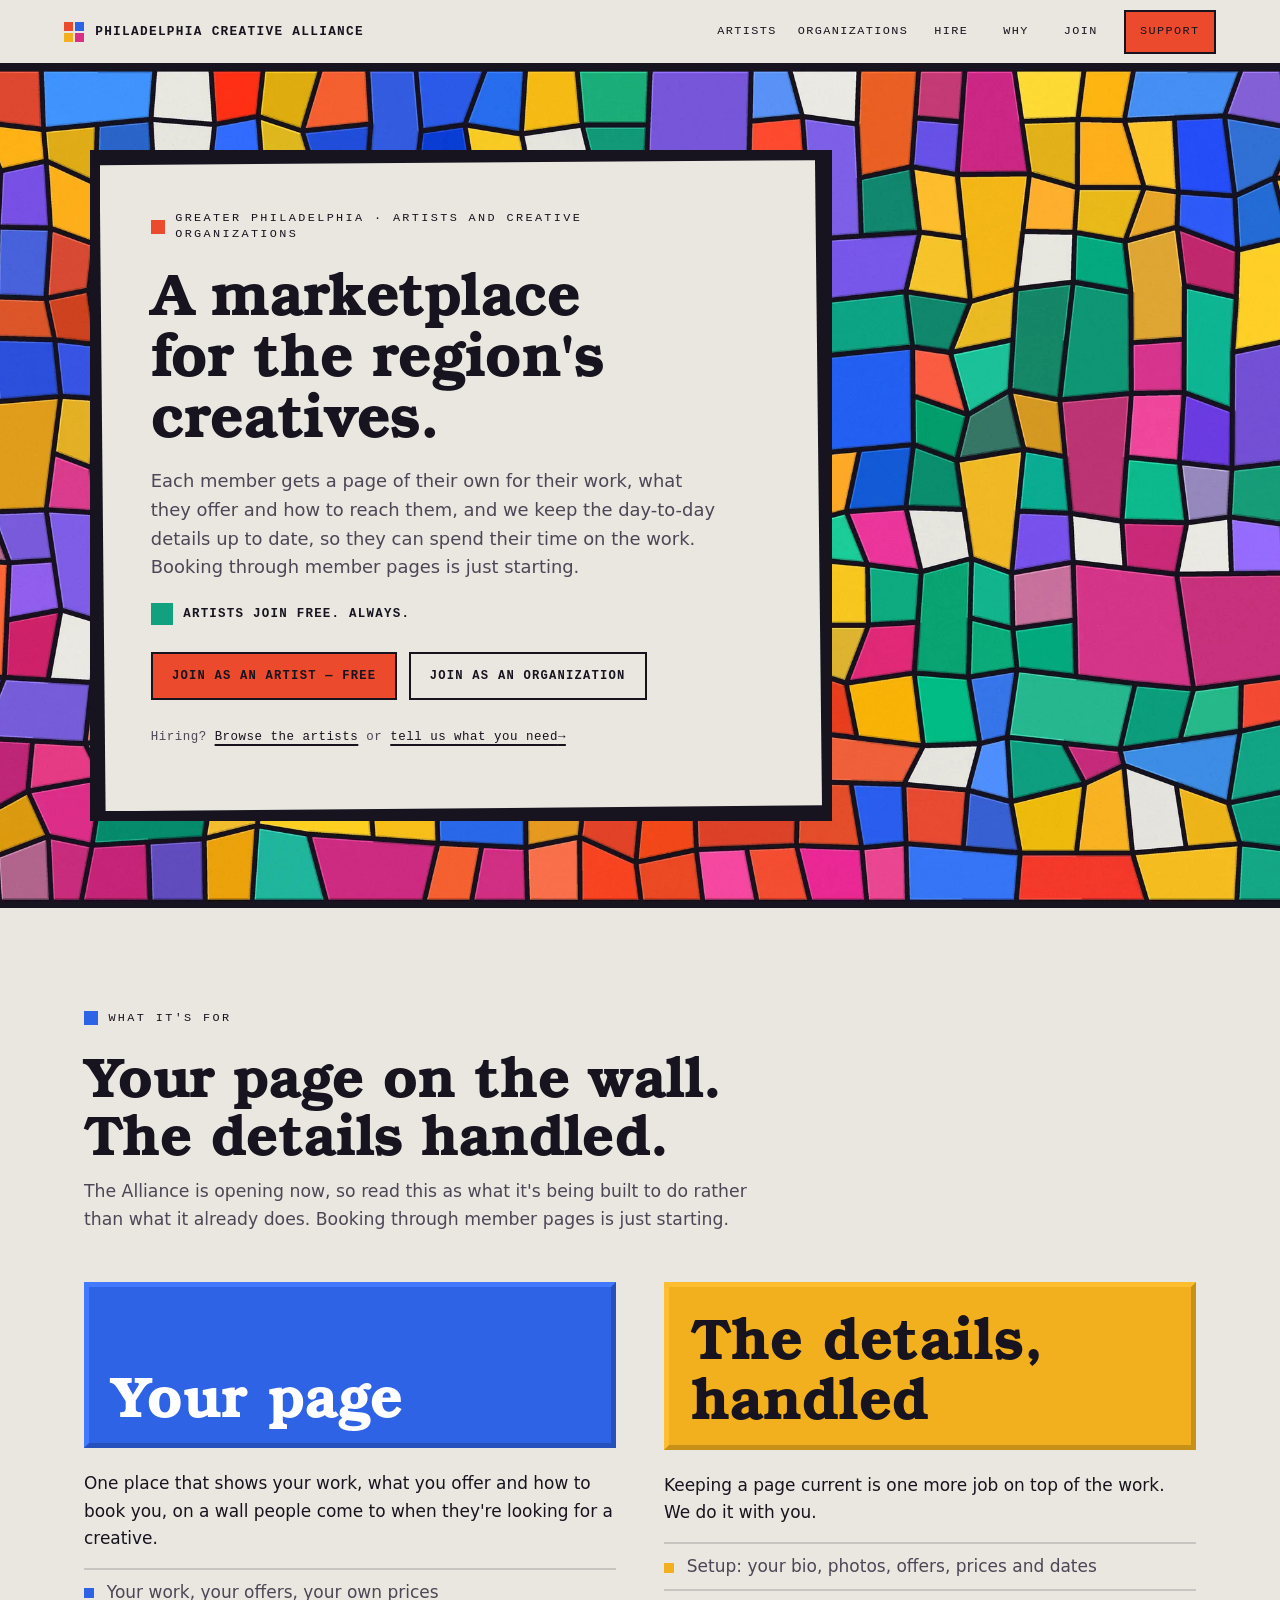
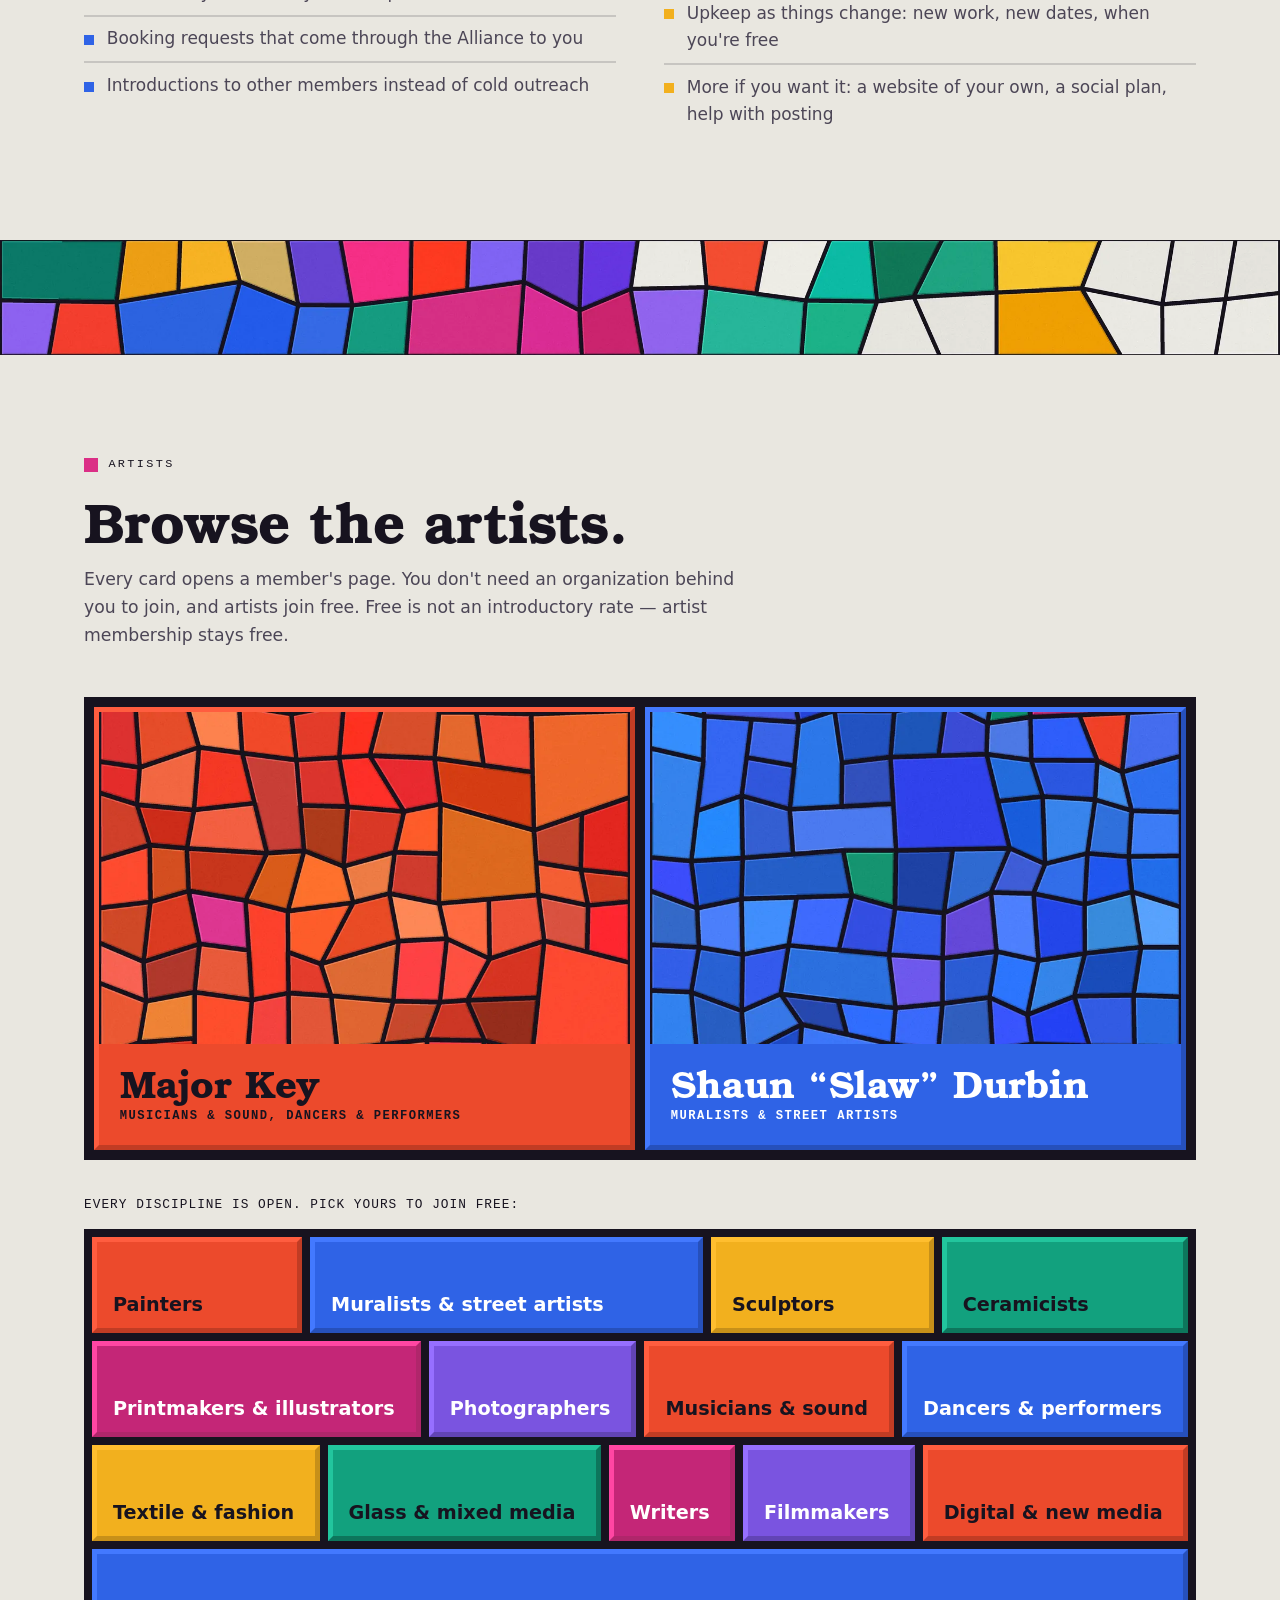
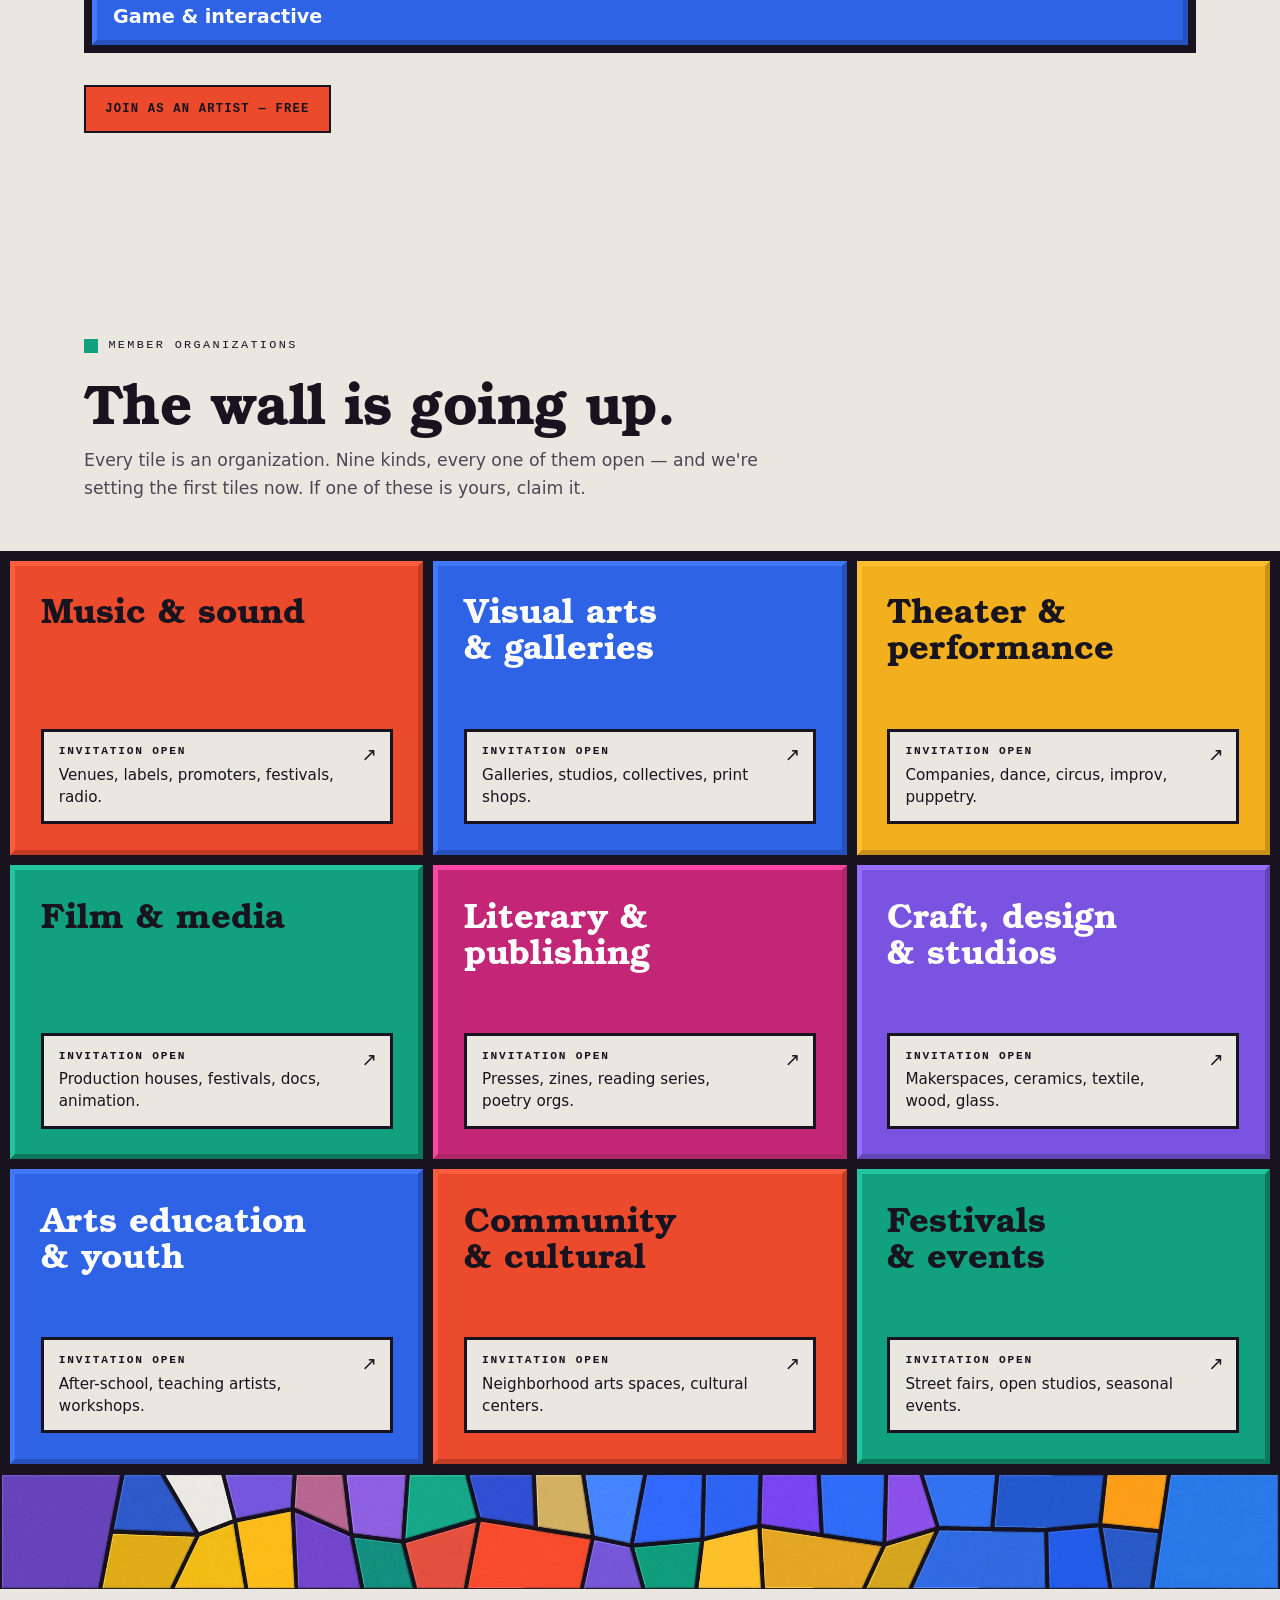
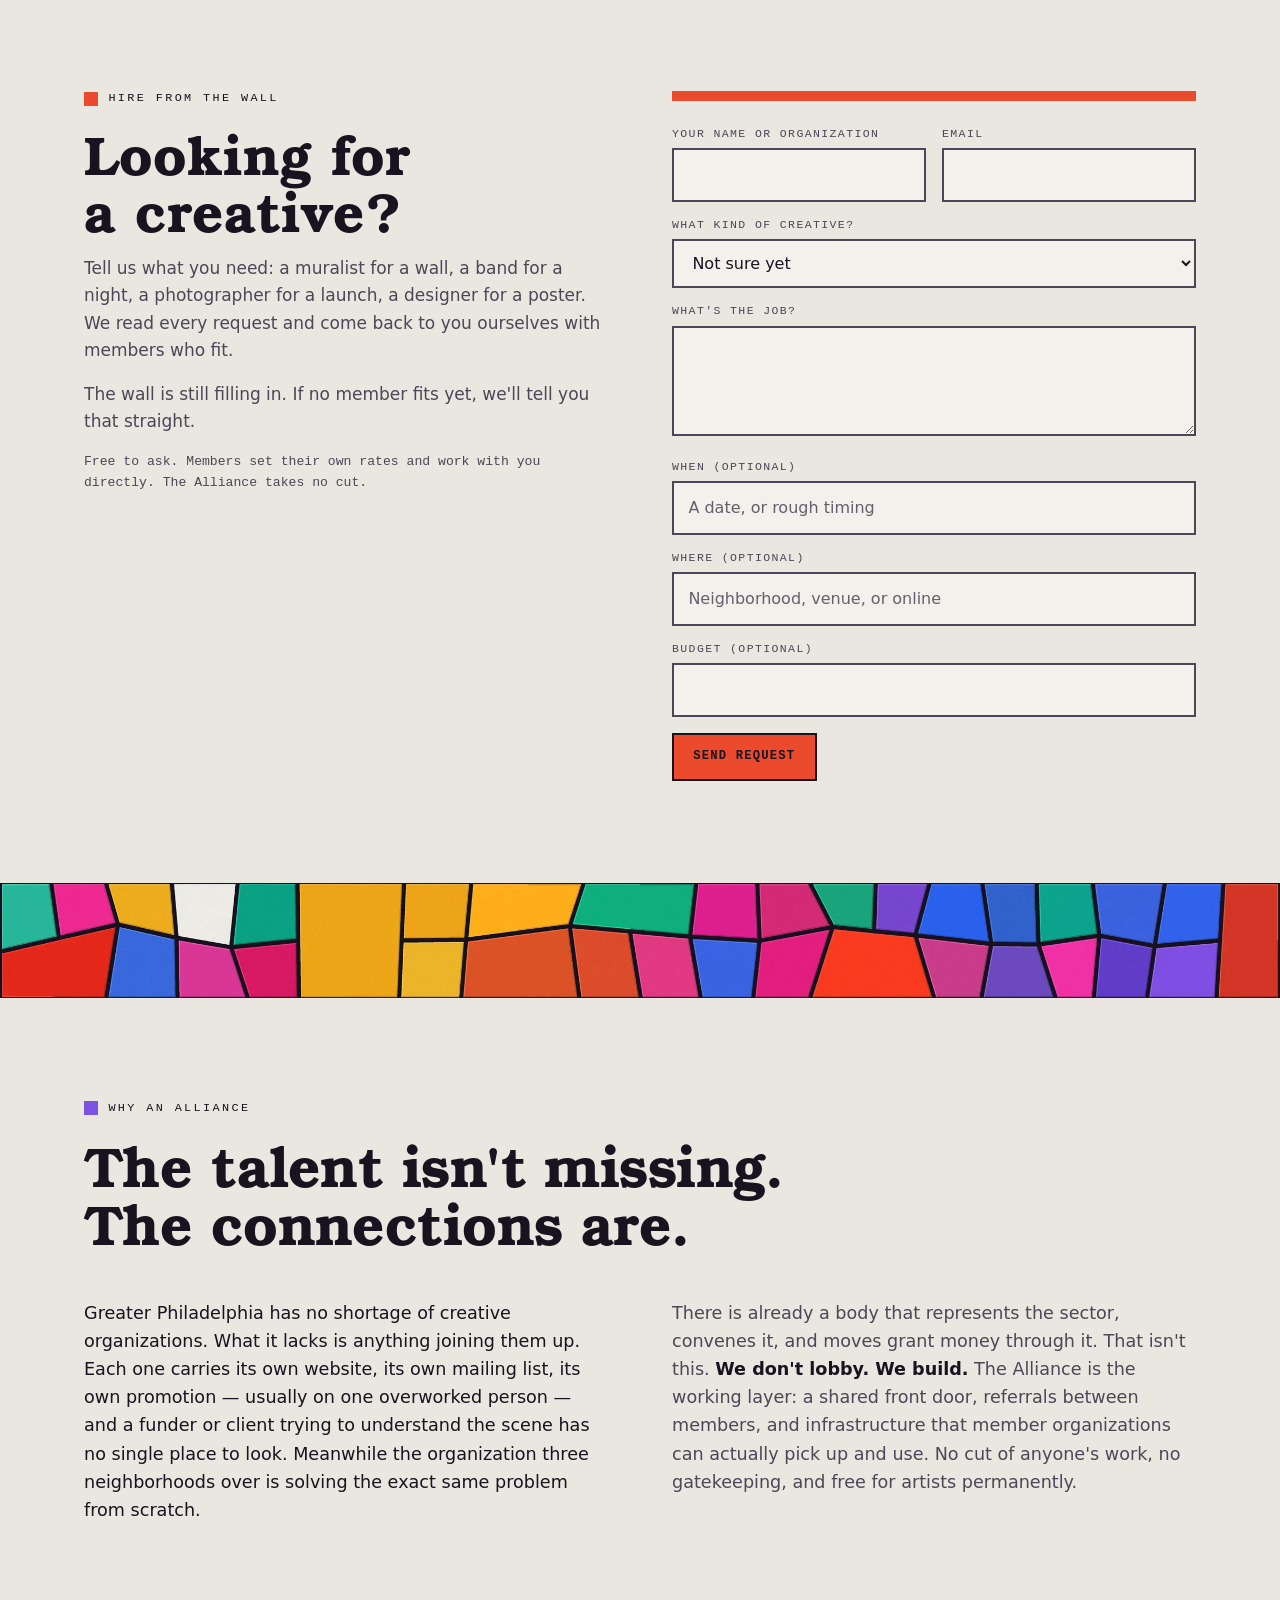
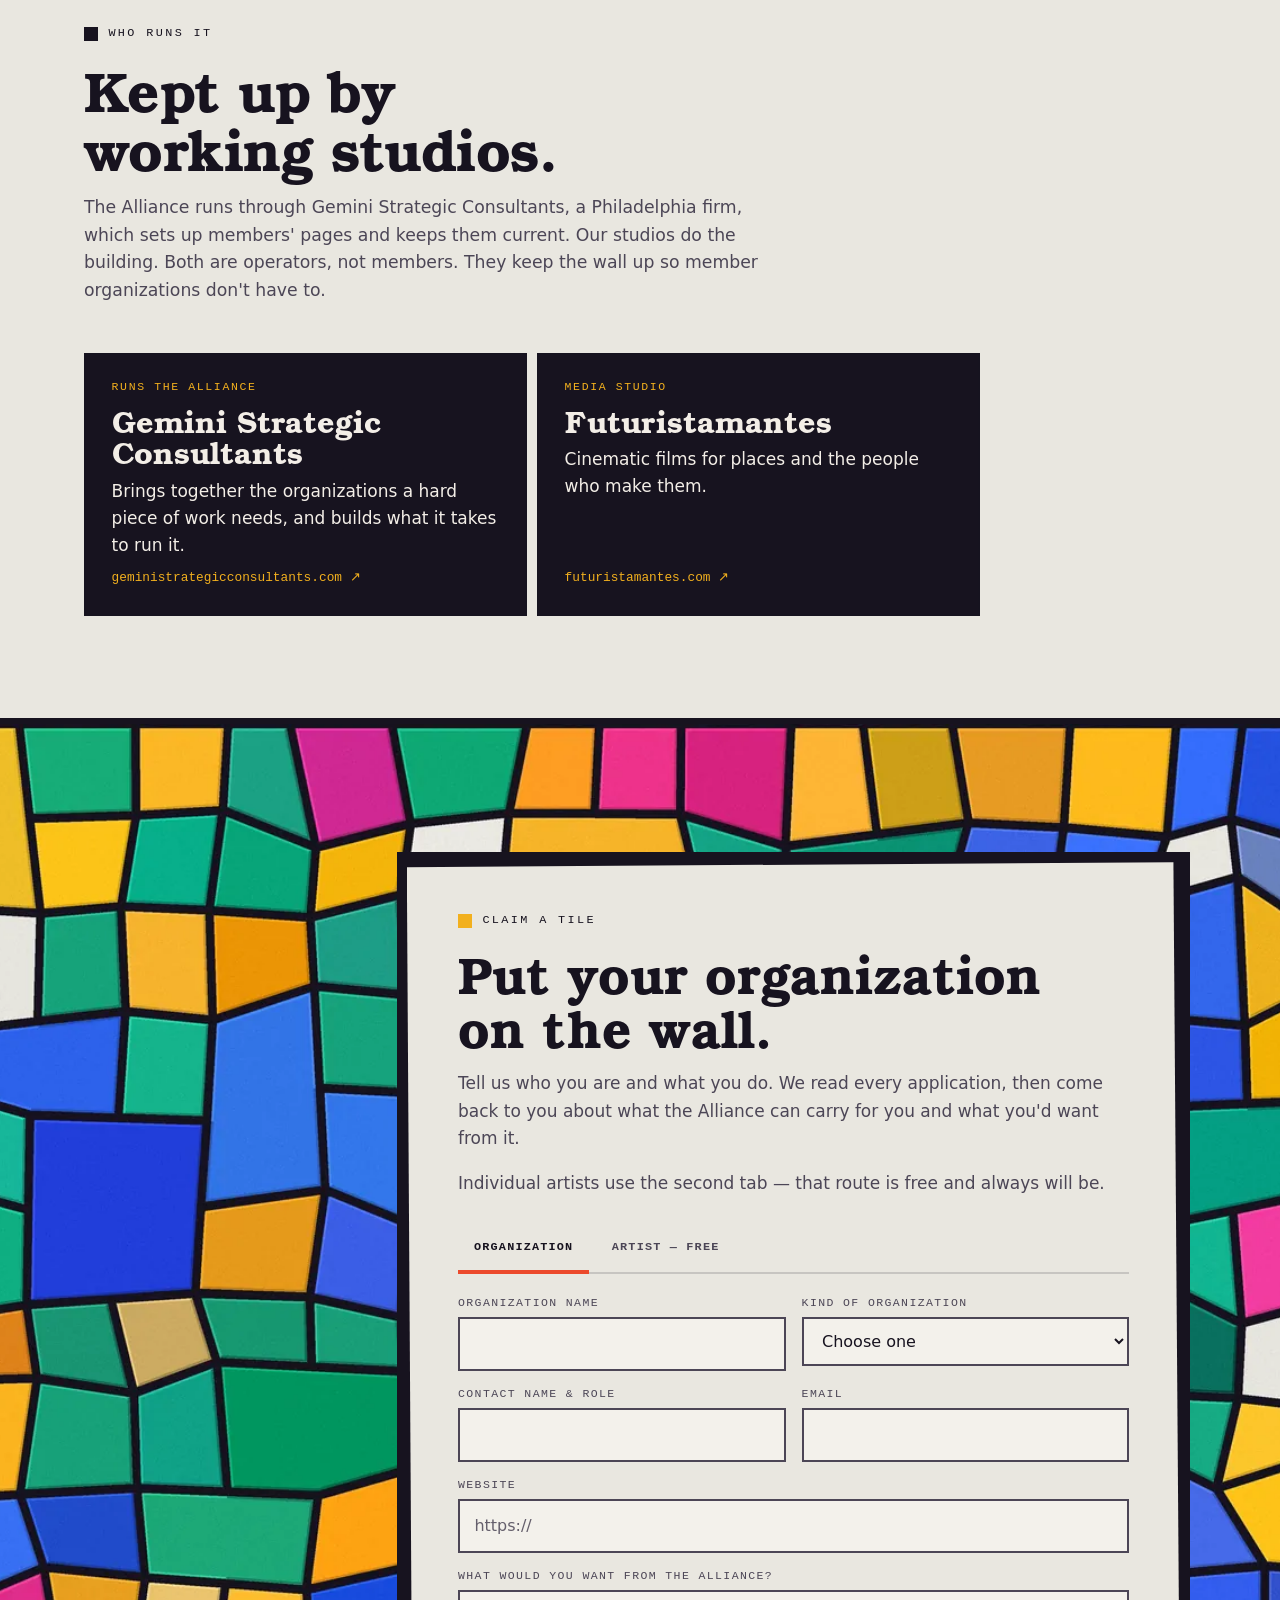
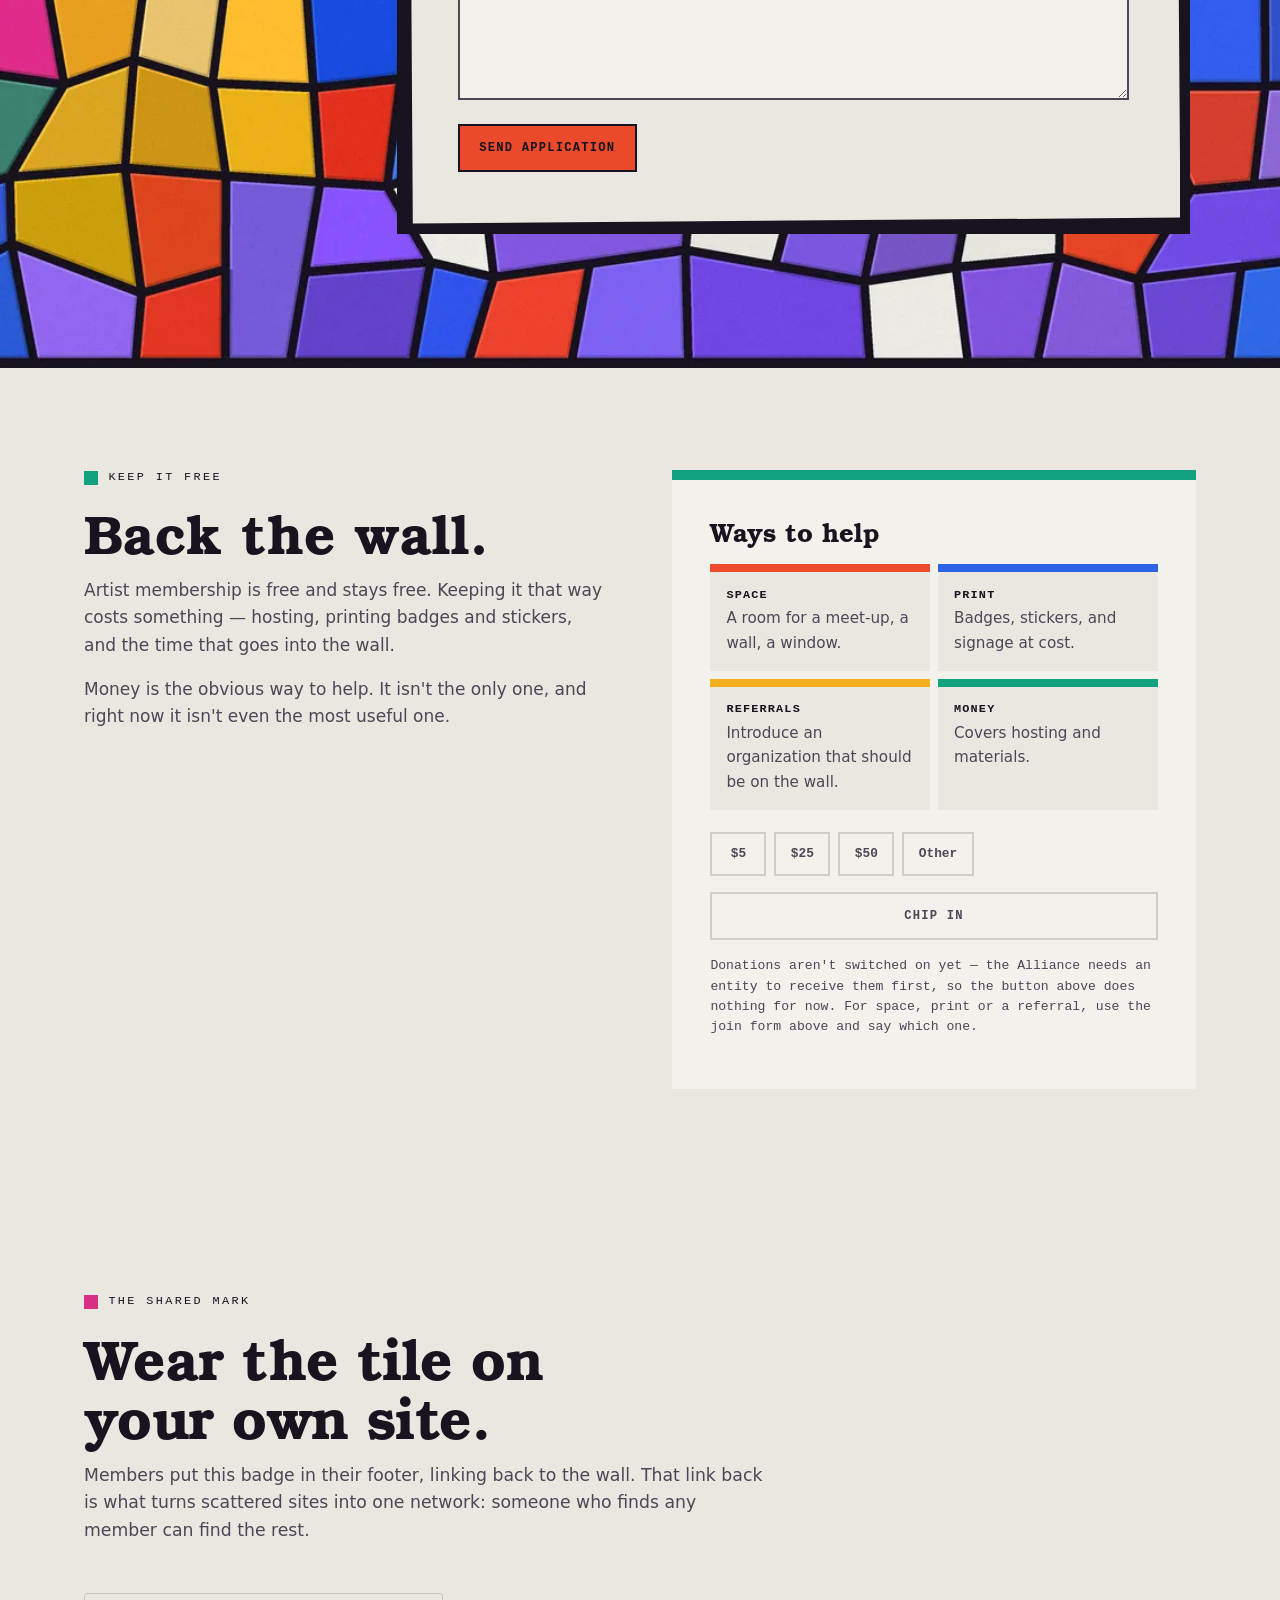
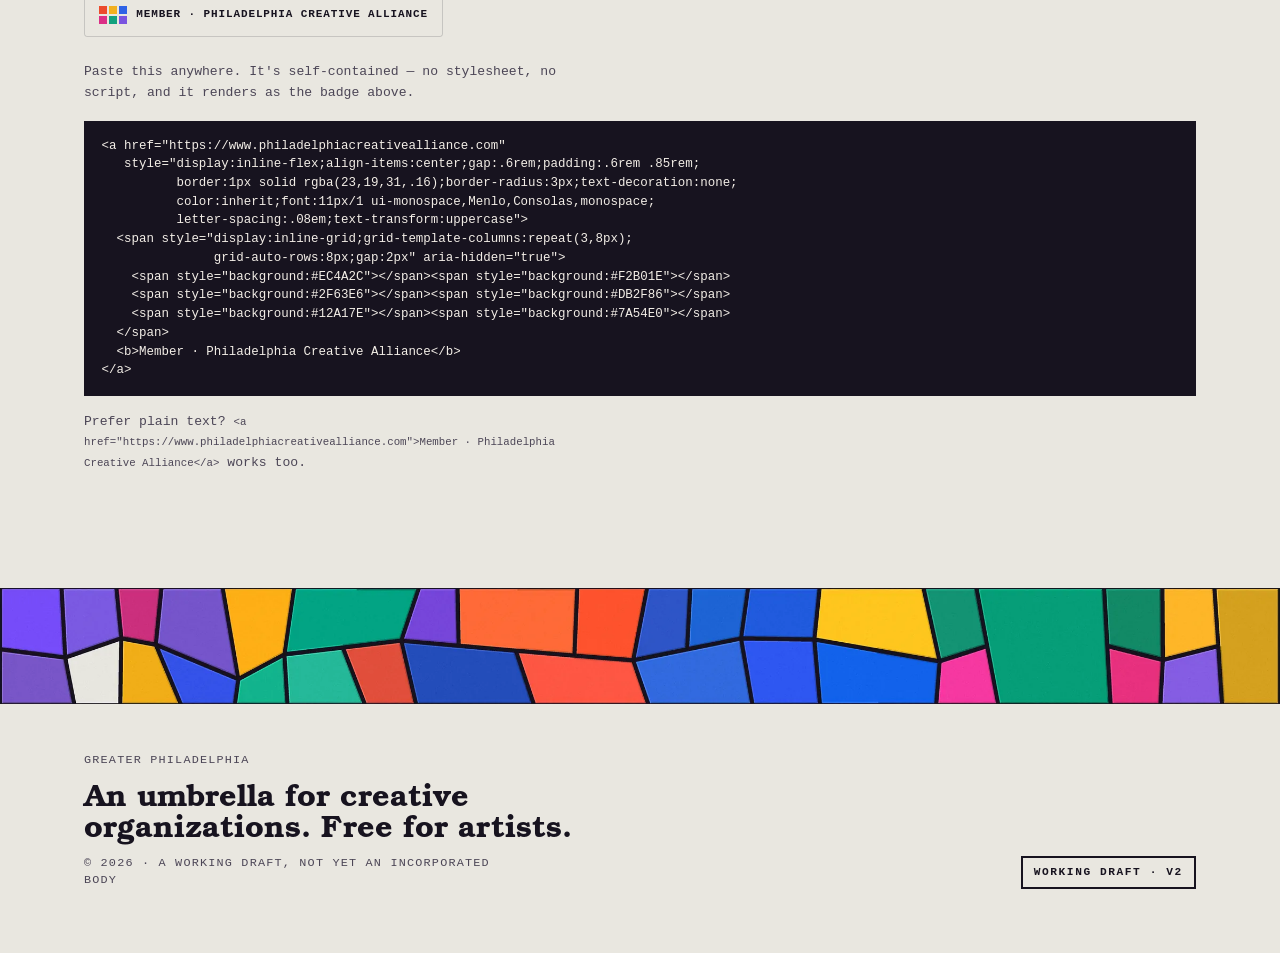
==== index.html @ 89ae6108 "Offers: no preselected offer, explicit option values, collapsed whitespace, reserved catch-all, unkn" ====
<!DOCTYPE html>
<html lang="en">
<head>
<meta charset="utf-8">
<meta name="viewport" content="width=device-width, initial-scale=1">
<meta name="robots" content="noindex, nofollow">
<title>Philadelphia Creative Alliance — a marketplace for the region's creatives</title>
<meta name="description" content="A marketplace for artists and creative organizations across Greater Philadelphia: each member's work, what they offer and how to book them, with the day-to-day details kept up for them. Artists join free.">
<link rel="canonical" href="https://www.philadelphiacreativealliance.com/">
<meta name="theme-color" content="#E9E7E0" media="(prefers-color-scheme: light)">
<meta name="theme-color" content="#141019" media="(prefers-color-scheme: dark)">
<meta property="og:type" content="website">
<meta property="og:site_name" content="Philadelphia Creative Alliance">
<meta property="og:title" content="Philadelphia Creative Alliance">
<meta property="og:description" content="A marketplace for the region's creatives: their work, what they offer and how to book them. Artists join free.">
<meta property="og:url" content="https://www.philadelphiacreativealliance.com/">
<meta property="og:image" content="https://www.philadelphiacreativealliance.com/og.png">
<meta property="og:image:width" content="1200">
<meta property="og:image:height" content="630">
<meta property="og:image:alt" content="A mosaic of irregular colored tiles set in dark grout, above the words Philadelphia Creative Alliance.">
<meta name="twitter:card" content="summary_large_image">
<meta name="twitter:title" content="Philadelphia Creative Alliance">
<meta name="twitter:description" content="A marketplace for the region's creatives: their work, what they offer and how to book them.">
<meta name="twitter:image" content="https://www.philadelphiacreativealliance.com/og.png">
<meta name="twitter:image:alt" content="A mosaic of irregular colored tiles set in dark grout, above the words Philadelphia Creative Alliance.">
<link rel="icon" href="data:image/svg+xml,%3Csvg xmlns='http://www.w3.org/2000/svg' viewBox='0 0 32 32'%3E%3Crect width='16' height='16' fill='%23EC4A2C'/%3E%3Crect x='16' width='16' height='16' fill='%232F63E6'/%3E%3Crect y='16' width='16' height='16' fill='%23F2B01E'/%3E%3Crect x='16' y='16' width='16' height='16' fill='%23DB2F86'/%3E%3C/svg%3E">
<link rel="preload" href="fonts/bonum-bold.woff2" as="font" type="font/woff2" crossorigin>
<link rel="preload" href="img/wall-hero-wide.webp" as="image" media="(min-width: 761px)">
<link rel="preload" href="img/wall-hero-tall.webp" as="image" media="(max-width: 760px)">
<style>
  /* Look B, "The wall" (10 Nov 2026). The page is a mosaic wall going up: the
     hero and the join section are full-bleed generated walls (tools/mosaic.py)
     with a plaster "missing tile" cut into them; organizations and disciplines
     are big flat tiles in ink grout; the reading sections stay on plaster. */
  @font-face { font-family: "Bonum PCA"; src: url("fonts/bonum-bold.woff2") format("woff2"); font-weight: 700; font-style: normal; font-display: swap; }
  @font-face { font-family: "Bonum PCA"; src: url("fonts/bonum-italic.woff2") format("woff2"); font-weight: 400; font-style: italic; font-display: swap; }

  :root {
    /* light is the base; dark redefines the page tokens below */
    --ground:   #E9E7E0;   /* plaster: the reading ground */
    --ground-2: #F3F1EB;   /* raised plaster: inputs, cards */
    --text:     #17131F;
    --text-soft:#4C4656;
    --rule:     rgba(23,19,31,.16);
    --grout:    #17131F;   /* the lines between tiles */
    --accent-text: #BD3822; /* vermilion, for small text on the ground: 4.5:1+ */
    --ok-text:  #0A7058;   /* jade, for small text: 4.9:1 */

    /* the six tile hues: the artwork, the same in both themes */
    --t1:#EC4A2C; --t1-lit:#FF5D3F; --t1-sh:#C13C24;   /* vermilion */
    --t2:#2F63E6; --t2-lit:#4379FF; --t2-sh:#2650BB;   /* cobalt    */
    --t3:#F2B01E; --t3-lit:#FFBE2F; --t3-sh:#C79019;   /* marigold  */
    --t4:#12A17E; --t4-lit:#22C59D; --t4-sh:#0D765C;   /* jade      */
    --t5:#DB2F86; --t5-lit:#FF46A3; --t5-sh:#B0266B;   /* fuchsia   */
    --t6:#7A54E0; --t6-lit:#966FFF; --t6-sh:#6244B5;   /* violet    */
    --ink:  #17131F;       /* fixed dark: labels on light tiles and buttons */
    --plaster: #E9E7E0;    /* fixed light: the missing-tile panel */

    --display: "Bonum PCA", "Bookman Old Style", "URW Bookman", Bookman, Georgia, serif;
    --sans: system-ui, -apple-system, "Segoe UI", Roboto, Helvetica, Arial, sans-serif;
    --mono: ui-monospace, "SF Mono", "Cascadia Code", Menlo, Consolas, monospace;

    --gap: 10px;
    --wrap: 1240px;
    --gutter: clamp(16px, 5vw, 64px);
  }
  @media (prefers-color-scheme: dark) {
    :root {
      --ground:#141019; --ground-2:#1D1826; --text:#F3EEE7; --text-soft:#B4AAC2;
      --rule:rgba(243,238,231,.15); --grout:#0B0910; --accent-text:#F5573B; --ok-text:#12A17E;
    }
  }
  :root[data-theme="dark"] {
    --ground:#141019; --ground-2:#1D1826; --text:#F3EEE7; --text-soft:#B4AAC2;
    --rule:rgba(243,238,231,.15); --grout:#0B0910; --accent-text:#F5573B; --ok-text:#12A17E;
  }
  :root[data-theme="light"] {
    --ground:#E9E7E0; --ground-2:#F3F1EB; --text:#17131F; --text-soft:#4C4656;
    --rule:rgba(23,19,31,.16); --grout:#17131F; --accent-text:#BD3822; --ok-text:#0A7058;
  }

  * { box-sizing: border-box; }
  @media (prefers-reduced-motion: no-preference) { html { scroll-behavior: smooth; } }
  body { margin: 0; background: var(--ground); color: var(--text); font: 17px/1.6 var(--sans); -webkit-font-smoothing: antialiased; overflow-wrap: break-word; }
  img { display: block; max-width: 100%; }
  a { color: inherit; }
  h1, h2, h3 { font-family: var(--display); font-weight: 700; line-height: 1.04; margin: 0; text-wrap: balance; }
  p { max-width: 62ch; }
  .wrap { max-width: var(--wrap); margin-inline: auto; padding-inline: var(--gutter); }
  :focus-visible { outline: 3px solid var(--text); outline-offset: 3px; }
  section[id] { scroll-margin-top: 72px; }

  .skip { position: absolute; left: -9999px; top: 0; z-index: 100; min-height: 44px; display: inline-flex; align-items: center; background: var(--t1); color: var(--ink); font: 700 .75rem/1 var(--mono); letter-spacing: .08em; text-transform: uppercase; padding: .7rem 1rem; text-decoration: none; }
  .skip:focus { left: 12px; top: 12px; }
  .noscript-note { background: var(--t1); color: var(--ink); padding: 1rem var(--gutter); font-size: .92rem; }
  .noscript-note a { color: inherit; }

  /* eyebrow: mono label led by one tessera in the section's hue */
  .eyebrow { display: flex; align-items: center; gap: .65rem; font: .74rem/1.3 var(--mono); letter-spacing: .2em; text-transform: uppercase; color: var(--text); margin: 0 0 1.1rem; }
  .eyebrow::before { content: ""; flex: none; width: 14px; height: 14px; background: var(--sq, var(--t1)); }
  .sq1 { --sq: var(--t1); } .sq2 { --sq: var(--t2); } .sq3 { --sq: var(--t3); }
  .sq4 { --sq: var(--t4); } .sq5 { --sq: var(--t5); } .sq6 { --sq: var(--t6); } .sq0 { --sq: var(--text); }

  /* ---------- header: the top course of grout ---------- */
  .top { position: sticky; top: 0; z-index: 40; display: flex; align-items: center; justify-content: space-between; gap: 1rem; padding: .6rem var(--gutter); background: var(--ground); border-bottom: 6px solid var(--grout); }
  .brand { display: flex; align-items: center; gap: .7rem; min-height: 44px; min-width: 0; font: 700 .8rem/1.25 var(--mono); letter-spacing: .1em; text-transform: uppercase; text-decoration: none; }
  .chips { display: inline-grid; grid-template-columns: repeat(2, 9px); grid-auto-rows: 9px; gap: 2px; flex: none; }
  .chips i { display: block; }
  .chips i:nth-child(1){background:var(--t1)} .chips i:nth-child(2){background:var(--t2)}
  .chips i:nth-child(3){background:var(--t3)} .chips i:nth-child(4){background:var(--t5)}
  .nav { display: flex; align-items: center; gap: 1.3rem; }
  .nav a { display: inline-flex; align-items: center; justify-content: center; min-height: 44px; min-width: 44px; font: .74rem/1 var(--mono); letter-spacing: .12em; text-transform: uppercase; text-decoration: none; color: var(--text); }
  .nav a:not(.btn):hover { text-decoration: underline; text-underline-offset: .35em; text-decoration-thickness: 2px; }
  @media (max-width: 900px) { .nav a.hide-sm { display: none; } }
  @media (max-width: 620px) { .brand { font-size: .68rem; } .nav { gap: .8rem; } }

  /* ---------- buttons: rectangles, never pills ---------- */
  .btn { display: inline-flex; align-items: center; justify-content: center; gap: .5rem; min-height: 48px; padding: .75rem 1.2rem; font: 700 .76rem/1.2 var(--mono); letter-spacing: .1em; text-transform: uppercase; text-decoration: none; border: 2px solid var(--text); background: transparent; color: var(--text); cursor: pointer; }
  .btn.solid { background: var(--t1); color: var(--ink); }
  .btn:hover { background: var(--text); color: var(--ground); }
  .nav .btn { min-height: 44px; padding: .55rem .9rem; }
  /* An inert control has to look inert, or "Chip in" reads like a working button. */
  .btn:disabled, .btn[aria-disabled="true"] { background: transparent; color: var(--text-soft); border-color: var(--rule); cursor: not-allowed; }
  .btn:disabled:hover, .btn[aria-disabled="true"]:hover { background: transparent; color: var(--text-soft); }

  /* ---------- the socket: a missing tile cut into the wall ---------- */
  .socket { background: var(--ink); padding: var(--gap); }
  /* bare plaster in both themes: a piece of the wall, not page chrome */
  .panel {
    --ground:#E9E7E0; --ground-2:#F3F1EB; --text:#17131F; --text-soft:#4C4656;
    --rule:rgba(23,19,31,.16); --accent-text:#BD3822; --ok-text:#0A7058;
    background: var(--plaster); color: var(--text);
    padding: clamp(1.6rem, 4vw, 3.4rem);
    /* hand-cut, not machine-square: the corners sit a few px off true */
    clip-path: polygon(0 5px, calc(100% - 7px) 0, 100% calc(100% - 6px), 6px 100%);
  }

  /* ---------- hero ---------- */
  .hero { min-height: calc(100svh - 70px); border-bottom: 6px solid var(--grout); display: grid; align-items: center; padding: clamp(48px, 9vh, 110px) 0; background: var(--ink) url("img/wall-hero-wide.webp") center / cover no-repeat; }
  .hero .socket { width: min(780px, 58vw); margin-left: clamp(16px, 7vw, 120px); }
  .hero h1 { font-size: clamp(2.35rem, 4.6vw, 4.25rem); letter-spacing: -.012em; }
  .hero .lede { font-size: 1.12rem; color: var(--text-soft); margin: 1.5rem 0 1.3rem; max-width: 50ch; }
  .free { display: flex; align-items: center; gap: .65rem; font: 700 .78rem/1.3 var(--mono); letter-spacing: .1em; text-transform: uppercase; margin: 0 0 1.7rem; }
  .free::before { content: ""; width: 22px; height: 22px; flex: none; background: var(--t4); }
  .doors { display: flex; flex-wrap: wrap; gap: .7rem; }
  .hire-door { font: .78rem/1.4 var(--mono); letter-spacing: .04em; color: var(--text-soft); margin: 1rem 0 0; }
  .hire-door a { color: var(--text); display: inline-flex; align-items: center; min-height: 44px; text-underline-offset: .3em; text-decoration-thickness: 2px; }
  @media (max-width: 760px) {
    .hero { background-image: url("img/wall-hero-tall.webp"); align-items: start; padding: 30vh 16px 64px; min-height: 0; }
    .hero .socket { width: 100%; margin: 0; }
  }

  /* ---------- mosaic bands between sections ---------- */
  .band { height: clamp(78px, 9vw, 132px); background: var(--ink) center / cover no-repeat; }
  .band-up { background-image: url("img/band-up.webp"); }
  .band-1 { background-image: url("img/band-1.webp"); }
  .band-2 { background-image: url("img/band-2.webp"); }
  .band-foot { background-image: url("img/band-foot.webp"); }

  /* ---------- reading sections on plaster ---------- */
  main > section { padding: clamp(3.5rem, 8vw, 6.5rem) 0; }
  main > section.flush-bottom { padding-bottom: 0; }
  main > section.flush-top { padding-top: 0; }
  .sec-head { max-width: 46rem; margin-bottom: clamp(2rem, 4vw, 3rem); }
  .sec-head h2 { font-size: clamp(2.1rem, 4.4vw, 3.6rem); letter-spacing: -.01em; }
  .sec-head p:not(.eyebrow) { color: var(--text-soft); font-size: 1.08rem; margin: 1.1rem 0 0; }
  .soft { color: var(--text-soft); }

  /* a flat tile: one big tessera with the generator's bevel */
  .tile { border: 5px solid; border-color: var(--lit) var(--sh) var(--sh) var(--lit); background: var(--bg); color: var(--fg); }
  .h1t { --bg:var(--t1); --lit:var(--t1-lit); --sh:var(--t1-sh); --fg:var(--ink); }
  .h2t { --bg:var(--t2); --lit:var(--t2-lit); --sh:var(--t2-sh); --fg:#FFFFFF; }
  .h3t { --bg:var(--t3); --lit:var(--t3-lit); --sh:var(--t3-sh); --fg:var(--ink); }
  .h4t { --bg:var(--t4); --lit:var(--t4-lit); --sh:var(--t4-sh); --fg:var(--ink); }
  /* fuchsia's deeper shade: white on #DB2F86 is 4.41, under AA for small text; on #C42677 it is 5.40 */
  .h5t { --bg:#C42677; --lit:var(--t5-lit); --sh:var(--t5-sh); --fg:#FFFFFF; }
  .h6t { --bg:var(--t6); --lit:var(--t6-lit); --sh:var(--t6-sh); --fg:#FFFFFF; }
  a.tile:focus-visible { outline: 4px solid var(--fg); outline-offset: -12px; }

  /* ---------- what it's for ---------- */
  .pillars { display: grid; grid-template-columns: 1fr 1fr; gap: clamp(1.5rem, 4vw, 3rem); }
  @media (max-width: 820px) { .pillars { grid-template-columns: 1fr; } }
  .pillar .cap { font-size: clamp(2.4rem, 5vw, 3.6rem); min-height: clamp(120px, 13vw, 170px); display: flex; align-items: flex-end; padding: 1.2rem 1.4rem; }
  .pillar p { margin: 1.4rem 0 0; font-size: 1.06rem; }
  .pillar ul { list-style: none; margin: 1rem 0 0; padding: 0; color: var(--text-soft); }
  .pillar li { display: flex; gap: .8rem; padding: .55rem 0; border-top: 2px solid var(--rule); }
  .pillar li::before { content: ""; flex: none; width: 10px; height: 10px; margin-top: .55em; background: var(--dot); }
  .dot2 { --dot: var(--t2); } .dot3 { --dot: var(--t3); }

  /* ---------- the organization wall: full-bleed grout grid ---------- */
  .orgwall { display: grid; grid-template-columns: repeat(3, 1fr); gap: var(--gap); padding: var(--gap); background: var(--grout); list-style: none; margin: 0; }
  .orgwall li { display: flex; }
  .otile { flex: 1; min-height: clamp(250px, 23vw, 330px); display: flex; flex-direction: column; justify-content: space-between; gap: 1.4rem; padding: clamp(1.1rem, 2vw, 1.6rem); text-decoration: none; }
  .otile h3 { font-size: clamp(1.75rem, 2.7vw, 2.5rem); max-width: 12ch; }
  .plate { position: relative; display: block; background: var(--plaster); color: var(--ink); border: 3px solid var(--ink); padding: .8rem 3.2rem .85rem .95rem; }
  .plate .k { display: block; font: 700 .7rem/1.3 var(--mono); letter-spacing: .16em; text-transform: uppercase; }
  .plate .role { display: block; font-size: .95rem; line-height: 1.45; margin-top: .3rem; }
  .plate .arrow { position: absolute; top: .55rem; right: .8rem; font-size: 1.15rem; }
  .otile:hover .plate { background: var(--ink); color: var(--plaster); }
  @media (max-width: 980px) { .orgwall { grid-template-columns: 1fr 1fr; } .orgwall li:last-child:nth-child(odd) { grid-column: 1 / -1; } }
  @media (max-width: 600px) { .orgwall { grid-template-columns: 1fr; --gap: 8px; } .otile { min-height: 0; gap: 1.8rem; } }

  /* ---------- artists ---------- */
  .disc { display: flex; flex-wrap: wrap; gap: 8px; padding: 8px; background: var(--grout); list-style: none; margin: 0; }
  .disc li { flex: 1 1 auto; display: flex; }
  /* 19.2px bold = WCAG large text */
  .disc a { flex: 1; min-height: 96px; display: flex; align-items: flex-end; padding: .8rem 1rem; font: 700 1.2rem/1.15 var(--sans); text-decoration: none; }
  .disc a:hover { text-decoration: underline; text-decoration-thickness: 2px; text-underline-offset: .2em; }
  @media (max-width: 600px) { .disc li { flex: 1 1 calc(50% - 8px); } .disc a { min-height: 84px; } }
  .roster { display: grid; grid-template-columns: repeat(auto-fit, minmax(min(100%, 300px), 1fr)); gap: var(--gap); padding: var(--gap); background: var(--grout); list-style: none; margin: var(--gap) 0 0; }
  .roster:empty { display: none; }
  .disc-lede { margin: 2.2rem 0 1rem; font: .8rem/1.4 var(--mono); letter-spacing: .08em; text-transform: uppercase; }
  .roster li { display: flex; }
  .acard { flex: 1; display: flex; flex-direction: column; text-decoration: none; }
  .acard img { width: 100%; height: auto; aspect-ratio: 16 / 10; object-fit: cover; }
  .acard .who { display: flex; flex-direction: column; gap: .35rem; padding: 1.1rem 1.3rem 1.3rem; }
  .acard .n { font: 700 clamp(1.7rem, 3vw, 2.4rem)/1.05 var(--display); }
  .acard .d { font: 700 .76rem/1.4 var(--mono); letter-spacing: .12em; text-transform: uppercase; }
  .acard:hover .n { text-decoration: underline; text-decoration-thickness: 3px; text-underline-offset: .15em; }
  .after { margin: 2rem 0 0; }

  /* ---------- two-column sections ---------- */
  .split { display: grid; grid-template-columns: 1fr 1fr; gap: clamp(2rem, 5vw, 4.5rem); align-items: start; }
  @media (max-width: 820px) { .split { grid-template-columns: 1fr; } }
  .split h2 { font-size: clamp(2.1rem, 4.4vw, 3.4rem); }
  .note { font: .82rem/1.55 var(--mono); color: var(--text-soft); }
  .why .split p { font-size: 1.1rem; margin: 0; }
  .why strong { color: var(--text); }

  /* ---------- forms ---------- */
  form { display: grid; gap: 1rem; }
  label { display: block; font: .72rem/1.3 var(--mono); letter-spacing: .12em; text-transform: uppercase; color: var(--text-soft); margin-bottom: .4rem; }
  input, select, textarea { width: 100%; min-height: 48px; padding: .75rem .9rem; font: inherit; font-size: 1rem; background: var(--ground-2); color: var(--text); border: 2px solid var(--text-soft); border-radius: 0; }
  textarea { min-height: 110px; resize: vertical; }
  ::placeholder { color: var(--text-soft); opacity: .85; }
  .row { display: grid; grid-template-columns: repeat(2, minmax(0, 1fr)); gap: 1rem; }
  @media (max-width: 560px) { .row { grid-template-columns: 1fr; } }
  .form-frame { border-top: 10px solid var(--t1); padding-top: 1.6rem; }
  .form-ok { font: .82rem/1.5 var(--mono); color: var(--ok-text); margin: 0; }
  .form-err { font: .82rem/1.5 var(--mono); color: var(--accent-text); margin: 0; }
  .hp { position: absolute; left: -9999px; }
  form .btn { justify-self: start; }

  /* ---------- who runs it: the operators are the grout ---------- */
  .founders { display: grid; grid-template-columns: 1fr 1fr; gap: var(--gap); max-width: 56rem; }
  @media (max-width: 600px) { .founders { grid-template-columns: 1fr; } }
  .studio { display: flex; flex-direction: column; gap: .6rem; padding: 1.6rem 1.6rem 1.7rem; min-height: 230px; background: var(--ink); color: #F3EEE7; text-decoration: none; border: 2px solid var(--rule); }
  .studio .k { font: .72rem/1.3 var(--mono); letter-spacing: .14em; text-transform: uppercase; color: var(--t3); }
  .studio h3 { font-size: clamp(1.5rem, 2.4vw, 1.9rem); }
  .studio .link { margin-top: auto; font: .8rem/1.4 var(--mono); color: var(--t3); }
  .studio:hover .link { text-decoration: underline; text-underline-offset: .3em; }
  .studio:focus-visible { outline: 3px solid var(--t3); outline-offset: -9px; }

  /* ---------- claim a tile: the hero's socket, mirrored, holding the join forms ---------- */
  .claim { display: grid; justify-items: end; padding: clamp(72px, 10vw, 140px) 0; background: var(--ink) url("img/wall-join-wide.webp") center / cover no-repeat; border-block: 6px solid var(--grout); }
  .claim .socket { width: min(820px, 62vw); margin-right: clamp(16px, 7vw, 120px); }
  .claim h2 { font-size: clamp(2.1rem, 4vw, 3.3rem); }
  .claim .panel > p:not(.eyebrow) { color: var(--text-soft); margin: 1.1rem 0 0; }
  .tabs { display: flex; gap: .4rem; margin: 1.8rem 0 1.4rem; border-bottom: 2px solid var(--rule); }
  .tabs button { min-height: 48px; font: 700 .74rem/1 var(--mono); letter-spacing: .1em; text-transform: uppercase; padding: .75rem 1rem; background: transparent; border: 0; border-bottom: 4px solid transparent; color: var(--text-soft); cursor: pointer; margin-bottom: -2px; }
  .tabs button[aria-selected="true"] { color: var(--text); border-bottom-color: var(--t1); }
  .tabs button:hover { color: var(--text); }
  @media (max-width: 760px) {
    .claim { background-image: url("img/wall-join-tall.webp"); padding: 18vh 16px; justify-items: stretch; }
    .claim .socket { width: 100%; margin: 0; }
  }

  /* ---------- support ---------- */
  .support-card { background: var(--ground-2); border-top: 10px solid var(--t4); padding: clamp(1.6rem, 4vw, 2.4rem); }
  .support-card h3 { font-size: 1.6rem; }
  .ways { list-style: none; padding: 0; margin: 1.2rem 0 0; display: grid; grid-template-columns: 1fr 1fr; gap: 8px; }
  .ways li { background: var(--ground); padding: .9rem 1rem 1rem; font-size: .95rem; color: var(--text-soft); border-top: 8px solid var(--c); }
  .ways b { display: block; color: var(--text); font: 700 .74rem/1.4 var(--mono); letter-spacing: .1em; text-transform: uppercase; margin-bottom: .2rem; }
  .c1 { --c: var(--t1); } .c2 { --c: var(--t2); } .c3 { --c: var(--t3); } .c4 { --c: var(--t4); }
  @media (max-width: 420px) { .ways { grid-template-columns: 1fr; } }
  .amount-row { display: flex; gap: .5rem; flex-wrap: wrap; margin: 1.4rem 0 1rem; }
  .amount { min-height: 44px; min-width: 56px; font: 700 .8rem/1 var(--mono); padding: .55rem .9rem; border: 2px solid var(--text); cursor: pointer; background: transparent; color: var(--text); }
  .amount[aria-pressed="true"] { background: var(--text); color: var(--ground); }
  .amount:disabled { cursor: not-allowed; border-color: var(--rule); color: var(--text-soft); background: transparent; }
  #donate { width: 100%; }

  /* ---------- badge ---------- */
  /* The demo must look like what the embed code below renders (the note says so),
     so it keeps the embed's own measurements rather than the wall's. */
  .badge-demo { display: inline-flex; align-items: center; gap: .6rem; min-height: 44px; padding: .6rem .85rem; border: 1px solid var(--rule); border-radius: 3px; text-decoration: none; color: inherit; }
  .badge-demo .bchips { display: inline-grid; grid-template-columns: repeat(3, 8px); grid-auto-rows: 8px; gap: 2px; }
  .badge-demo .bchips i { display: block; width: 8px; height: 8px; }
  .badge-demo .bchips i:nth-child(1){background:var(--t1)} .badge-demo .bchips i:nth-child(2){background:var(--t3)} .badge-demo .bchips i:nth-child(3){background:var(--t2)}
  .badge-demo .bchips i:nth-child(4){background:var(--t5)} .badge-demo .bchips i:nth-child(5){background:var(--t4)} .badge-demo .bchips i:nth-child(6){background:var(--t6)}
  .badge-demo b { font: 700 11px/1 var(--mono); letter-spacing: .08em; text-transform: uppercase; }
  pre { overflow-x: auto; max-width: 100%; background: var(--ink); color: #F3EEE7; padding: 1rem 1.1rem; font: .78rem/1.5 var(--mono); margin: 1.1rem 0 0; }
  pre:focus-visible { outline: 3px solid var(--t3); }
  /* long URLs in inline code must wrap, or they push the page sideways on a phone */
  code { font-family: var(--mono); font-size: .82em; overflow-wrap: anywhere; word-break: break-word; }

  /* ---------- footer ---------- */
  footer { padding: 3rem 0 4rem; }
  .foot { display: flex; justify-content: space-between; gap: 1.5rem; flex-wrap: wrap; align-items: flex-end; }
  .foot .k { font: .74rem/1.4 var(--mono); letter-spacing: .1em; text-transform: uppercase; color: var(--text-soft); margin: 0 0 .6rem; }
  .foot h3 { font-size: clamp(1.4rem, 2.6vw, 1.9rem); max-width: 26ch; }
  .foot .k.end { margin: .9rem 0 0; }
  .draft-tag { font: 700 .7rem/1 var(--mono); letter-spacing: .14em; text-transform: uppercase; border: 2px solid var(--text); padding: .55rem .7rem; }
</style>
</head>
<body>

<a class="skip" href="#top">Skip to content</a>

<noscript>
  <div class="noscript-note">
    <b>JavaScript is off.</b> The member wall and the join forms need it. To reach us directly,
    email <a href="mailto:contact@iswain.dev">contact@iswain.dev</a> with who you are, what you
    make or run, and a link to your site.
  </div>
</noscript>

<header class="top">
  <a class="brand" href="#top">
    <span class="chips" aria-hidden="true"><i></i><i></i><i></i><i></i></span>
    <span>Philadelphia Creative Alliance</span>
  </a>
  <nav class="nav" aria-label="Primary">
    <a class="hide-sm" href="#artists">Artists</a>
    <a class="hide-sm" href="#organisations">Organizations</a>
    <a class="hide-sm" href="#hire">Hire</a>
    <a class="hide-sm" href="#why">Why</a>
    <a href="#join">Join</a>
    <a class="btn solid" href="#support">Support</a>
  </nav>
</header>

<main id="top">
  <section class="hero" aria-labelledby="hero-h">
    <div class="socket">
      <div class="panel">
        <p class="eyebrow sq1">Greater Philadelphia · Artists and creative organizations</p>
        <h1 id="hero-h">A marketplace for the region's creatives.</h1>
        <p class="lede">Each member gets a page of their own for their work, what they offer and how to reach them, and we keep the day-to-day details up to date, so they can spend their time on the work. Booking through member pages is just starting.</p>
        <p class="free">Artists join free. Always.</p>
        <div class="doors">
          <a class="btn solid" href="#join-artist">Join as an artist — free</a>
          <a class="btn" href="#join">Join as an organization</a>
        </div>
        <p class="hire-door">Hiring? <a href="#artists">Browse the artists</a> or <a href="#hire">tell us what you need <span aria-hidden="true">→</span></a></p>
      </div>
    </div>
  </section>

  <section id="what" aria-labelledby="what-h">
    <div class="wrap">
      <div class="sec-head">
        <p class="eyebrow sq2">What it's for</p>
        <h2 id="what-h">Your page on the wall. The details handled.</h2>
        <p>The Alliance is opening now, so read this as what it's being built to do rather than what it already does. Booking through member pages is just starting.</p>
      </div>
      <div class="pillars">
        <div class="pillar dot2">
          <h3 class="cap tile h2t">Your page</h3>
          <p>One place that shows your work, what you offer and how to book you, on a wall people come to when they're looking for a creative.</p>
          <ul>
            <li>Your work, your offers, your own prices</li>
            <li>Booking requests that come through the Alliance to you</li>
            <li>Introductions to other members instead of cold outreach</li>
          </ul>
        </div>
        <div class="pillar dot3">
          <h3 class="cap tile h3t">The details, handled</h3>
          <p>Keeping a page current is one more job on top of the work. We do it with you.</p>
          <ul>
            <li>Setup: your bio, photos, offers, prices and dates</li>
            <li>Upkeep as things change: new work, new dates, when you're free</li>
            <li>More if you want it: a website of your own, a social plan, help with posting</li>
          </ul>
        </div>
      </div>
    </div>
  </section>

  <div class="band band-up" aria-hidden="true"></div>

  <section id="artists" aria-labelledby="artists-h">
    <div class="wrap">
      <div class="sec-head">
        <p class="eyebrow sq5">Artists</p>
        <h2 id="artists-h">Browse the artists.</h2>
        <p>Every card opens a member's page. You don't need an organization behind you to join, and artists join free. Free is not an introductory rate — artist membership stays free.</p>
      </div>
      <ul class="roster" id="roster"></ul>
      <p class="disc-lede" id="disc-lede" hidden>Every discipline is open. Pick yours to join free:</p>
      <ul class="disc" id="disciplines"></ul>
      <p class="after"><a class="btn solid" href="#join-artist">Join as an artist — free</a></p>
    </div>
  </section>

  <section id="organisations" class="flush-bottom" aria-labelledby="orgs-h">
    <div class="wrap">
      <div class="sec-head">
        <p class="eyebrow sq4">Member organizations</p>
        <h2 id="orgs-h">The wall is going up.</h2>
        <p>Every tile is an organization. Nine kinds, every one of them open — and we're setting the first tiles now. If one of these is yours, claim it.</p>
      </div>
    </div>
    <ul class="orgwall" id="orgwall"></ul>
  </section>


  <div class="band band-1" aria-hidden="true"></div>

  <section id="hire" aria-labelledby="hire-h">
    <div class="wrap split">
      <div>
        <p class="eyebrow sq1">Hire from the wall</p>
        <h2 id="hire-h">Looking for a creative?</h2>
        <p class="soft" style="margin-top:1.1rem">Tell us what you need: a muralist for a wall, a band for a night, a photographer for a launch, a designer for a poster. We read every request and come back to you ourselves with members who fit.</p>
        <p class="soft">The wall is still filling in. If no member fits yet, we'll tell you that straight.</p>
        <p class="note">Free to ask. Members set their own rates and work with you directly. The Alliance takes no cut.</p>
      </div>
      <div class="form-frame">
        <form id="hireform" novalidate>
          <input type="hidden" name="type" value="request">
          <div class="row">
            <div><label for="hn">Your name or organization</label><input id="hn" name="name" autocomplete="name" required></div>
            <div><label for="he">Email</label><input id="he" type="email" name="email" autocomplete="email" required></div>
          </div>
          <div><label for="hd">What kind of creative?</label>
            <select id="hd" name="discipline"></select>
          </div>
          <div><label for="hj">What's the job?</label><textarea id="hj" name="job" required></textarea></div>
          <div><label for="hw">When (optional)</label><input id="hw" name="when" placeholder="A date, or rough timing"></div>
          <div><label for="hl">Where (optional)</label><input id="hl" name="where" placeholder="Neighborhood, venue, or online"></div>
          <div><label for="hb">Budget (optional)</label><input id="hb" name="budget"></div>
          <input type="hidden" name="_subject" value="PCA — request for a creative">
          <input type="text" name="_gotcha" class="hp" tabindex="-1" autocomplete="off" aria-hidden="true">
          <button class="btn solid" type="submit" disabled>Send request</button>
          <p class="form-ok" id="hireok" role="status" hidden>Thanks — your request is in. We'll come back to you.</p>
          <p class="form-err" id="hireerr" role="alert" hidden></p>
        </form>
      </div>
    </div>
  </section>

  <div class="band band-2" aria-hidden="true"></div>

  <section id="why" class="why" aria-labelledby="why-h">
    <div class="wrap">
      <div class="sec-head">
        <p class="eyebrow sq6">Why an alliance</p>
        <h2 id="why-h">The talent isn't missing. The connections are.</h2>
      </div>
      <div class="split">
        <p>Greater Philadelphia has no shortage of creative organizations. What it lacks is anything joining them up. Each one carries its own website, its own mailing list, its own promotion — usually on one overworked person — and a funder or client trying to understand the scene has no single place to look. Meanwhile the organization three neighborhoods over is solving the exact same problem from scratch.</p>
        <p class="soft">There is already a body that represents the sector, convenes it, and moves grant money through it. That isn't this. <strong>We don't lobby. We build.</strong> The Alliance is the working layer: a shared front door, referrals between members, and infrastructure that member organizations can actually pick up and use. No cut of anyone's work, no gatekeeping, and free for artists permanently.</p>
      </div>
    </div>
  </section>

  <section id="behind" class="flush-top" aria-labelledby="behind-h">
    <div class="wrap">
      <div class="sec-head">
        <p class="eyebrow sq0">Who runs it</p>
        <h2 id="behind-h">Kept up by working studios.</h2>
        <p>The Alliance runs through Gemini Strategic Consultants, a Philadelphia firm, which sets up members' pages and keeps them current. Our studios do the building. Both are operators, not members. They keep the wall up so member organizations don't have to.</p>
      </div>
      <div class="founders">
        <a class="studio" href="https://www.geministrategicconsultants.com/" target="_blank" rel="noopener">
          <span class="k">Runs the Alliance</span>
          <h3>Gemini Strategic Consultants</h3>
          <span>Brings together the organizations a hard piece of work needs, and builds what it takes to run it.</span>
          <span class="link">geministrategic<wbr>consultants.com&nbsp;<span aria-hidden="true">↗</span></span>
        </a>
        <a class="studio" href="https://futuristamantes.com" target="_blank" rel="noopener">
          <span class="k">Media studio</span>
          <h3>Futuristamantes</h3>
          <span>Cinematic films for places and the people who make them.</span>
          <span class="link">futuristamantes.com <span aria-hidden="true">↗</span></span>
        </a>
      </div>
    </div>
  </section>

  <section id="join" class="claim" aria-labelledby="join-h">
    <div class="socket">
      <div class="panel">
        <p class="eyebrow sq3">Claim a tile</p>
        <h2 id="join-h">Put your organization on the wall.</h2>
        <p>Tell us who you are and what you do. We read every application, then come back to you about what the Alliance can carry for you and what you'd want from it.</p>
        <p>Individual artists use the second tab — that route is free and always will be.</p>

        <div class="tabs" role="tablist" aria-label="Membership type">
          <button type="button" role="tab" id="tab-org" aria-controls="panel-org" aria-selected="true">Organization</button>
          <button type="button" role="tab" id="tab-artist" aria-controls="panel-artist" aria-selected="false" tabindex="-1">Artist — free</button>
        </div>

        <div id="panel-org" role="tabpanel" aria-labelledby="tab-org">
          <form id="orgform" novalidate>
            <input type="hidden" name="type" value="organisation">
            <div class="row">
              <div><label for="on">Organization name</label><input id="on" name="organisation" autocomplete="organization" required></div>
              <div><label for="ok">Kind of organization</label>
                <select id="ok" name="kind"></select>
              </div>
            </div>
            <div class="row">
              <div><label for="oc">Contact name &amp; role</label><input id="oc" name="contact" autocomplete="name" required></div>
              <div><label for="oe">Email</label><input id="oe" type="email" name="email" autocomplete="email" required></div>
            </div>
            <div><label for="ow">Website</label><input id="ow" name="site" placeholder="https://" autocomplete="url"></div>
            <div><label for="od">What would you want from the Alliance?</label><textarea id="od" name="needs"></textarea></div>
            <input type="hidden" name="_subject" value="PCA — organisation application">
            <input type="text" name="_gotcha" class="hp" tabindex="-1" autocomplete="off" aria-hidden="true">
            <button class="btn solid" type="submit" disabled>Send application</button>
            <p class="form-ok" id="orgok" role="status" hidden>Thanks — your application is in. We'll come back to you.</p>
            <p class="form-err" id="orgerr" role="alert" hidden></p>
          </form>
        </div>

        <div id="panel-artist" role="tabpanel" aria-labelledby="tab-artist" hidden>
          <form id="artistform" novalidate>
            <input type="hidden" name="type" value="artist">
            <div class="row">
              <div><label for="an">Name / studio</label><input id="an" name="name" autocomplete="name" required></div>
              <div><label for="ae">Email</label><input id="ae" type="email" name="email" autocomplete="email" required></div>
            </div>
            <div><label for="aw">Website or portfolio</label><input id="aw" name="site" placeholder="https://" autocomplete="url"></div>
            <div><label for="ad">Discipline</label>
              <select id="ad" name="discipline"></select>
            </div>
            <input type="hidden" name="_subject" value="PCA — artist join request">
            <input type="text" name="_gotcha" class="hp" tabindex="-1" autocomplete="off" aria-hidden="true">
            <button class="btn solid" type="submit" disabled>Join free</button>
            <p class="form-ok" id="artistok" role="status" hidden>Thanks — you're in the queue. We'll be in touch to set your tile.</p>
            <p class="form-err" id="artisterr" role="alert" hidden></p>
          </form>
        </div>
      </div>
    </div>
  </section>

  <section id="support" aria-labelledby="support-h">
    <div class="wrap split">
      <div>
        <p class="eyebrow sq4">Keep it free</p>
        <h2 id="support-h">Back the wall.</h2>
        <p class="soft" style="margin-top:1.1rem">Artist membership is free and stays free. Keeping it that way costs something — hosting, printing badges and stickers, and the time that goes into the wall.</p>
        <p class="soft">Money is the obvious way to help. It isn't the only one, and right now it isn't even the most useful one.</p>
      </div>
      <div class="support-card">
        <h3>Ways to help</h3>
        <ul class="ways">
          <li class="c1"><b>Space</b> A room for a meet-up, a wall, a window.</li>
          <li class="c2"><b>Print</b> Badges, stickers, and signage at cost.</li>
          <li class="c3"><b>Referrals</b> Introduce an organization that should be on the wall.</li>
          <li class="c4"><b>Money</b> Covers hosting and materials.</li>
        </ul>
        <div class="amount-row" role="group" aria-label="Donation amount">
          <button type="button" class="amount" aria-pressed="false">$5</button>
          <button type="button" class="amount" aria-pressed="true">$25</button>
          <button type="button" class="amount" aria-pressed="false">$50</button>
          <button type="button" class="amount" aria-pressed="false">Other</button>
        </div>
        <a class="btn solid" href="#" id="donate">Chip in</a>
        <p class="note" style="margin-top:1rem;">Donations aren't switched on yet — the Alliance needs an entity to receive them first, so the button above does nothing for now. For space, print or a referral, use the join form above and say which one.</p>
      </div>
    </div>
  </section>

  <section id="badge" aria-labelledby="badge-h">
    <div class="wrap">
      <div class="sec-head">
        <p class="eyebrow sq5">The shared mark</p>
        <h2 id="badge-h">Wear the tile on your own site.</h2>
        <p>Members put this badge in their footer, linking back to the wall. That link back is what turns scattered sites into one network: someone who finds any member can find the rest.</p>
      </div>
      <a class="badge-demo" href="#top">
        <span class="bchips" aria-hidden="true"><i></i><i></i><i></i><i></i><i></i><i></i></span>
        <b>Member · Philadelphia Creative Alliance</b>
      </a>
      <p class="note" style="margin-top:1.6rem;">Paste this anywhere. It's self-contained — no stylesheet, no script, and it renders as the badge above.</p>
<pre tabindex="0" role="region" aria-label="Badge embed code">&lt;a href="https://www.philadelphiacreativealliance.com"
   style="display:inline-flex;align-items:center;gap:.6rem;padding:.6rem .85rem;
          border:1px solid rgba(23,19,31,.16);border-radius:3px;text-decoration:none;
          color:inherit;font:11px/1 ui-monospace,Menlo,Consolas,monospace;
          letter-spacing:.08em;text-transform:uppercase"&gt;
  &lt;span style="display:inline-grid;grid-template-columns:repeat(3,8px);
               grid-auto-rows:8px;gap:2px" aria-hidden="true"&gt;
    &lt;span style="background:#EC4A2C"&gt;&lt;/span&gt;&lt;span style="background:#F2B01E"&gt;&lt;/span&gt;
    &lt;span style="background:#2F63E6"&gt;&lt;/span&gt;&lt;span style="background:#DB2F86"&gt;&lt;/span&gt;
    &lt;span style="background:#12A17E"&gt;&lt;/span&gt;&lt;span style="background:#7A54E0"&gt;&lt;/span&gt;
  &lt;/span&gt;
  &lt;b&gt;Member · Philadelphia Creative Alliance&lt;/b&gt;
&lt;/a&gt;</pre>
      <p class="note" style="margin-top:1rem;">Prefer plain text? <code>&lt;a href="https://www.philadelphiacreativealliance.com"&gt;Member · Philadelphia Creative Alliance&lt;/a&gt;</code> works too.</p>
    </div>
  </section>
</main>

<div class="band band-foot" aria-hidden="true"></div>
<footer>
  <div class="wrap foot">
    <div>
      <p class="k">Greater Philadelphia</p>
      <h3>An umbrella for creative organizations. Free for artists.</h3>
      <p class="k end">© 2026 · A working draft, not yet an incorporated body</p>
    </div>
    <span class="draft-tag">Working draft · v2</span>
  </div>
</footer>

<script>
  /* -------------------------------------------------------------------------
     LAUNCH PANEL — the site goes live from this block.
     Fill it in, commit, point DNS. Nothing else needs to change.

     orgs / artists start empty on purpose: nothing public may claim a member
     who has not agreed in writing to be listed. Adding one is a single object.
     ------------------------------------------------------------------------- */
  var PCA = {
    formspreeId: 'mbdnqlvo',            // Formspree form id. Empty = forms fall back to a mailto draft.
    donateUrl:   '',                    // Ko-fi / PayPal / Stripe link. Empty = Support button stays inactive.
    joinEmail:   'contact@iswain.dev',  // Fallback inbox. Swap to hello@philadelphiacreativealliance.com when it exists.
    live:        false,                 // Set true at launch to drop the "Working draft" tag.

    // Kinds of member organisation. `t` is the tile hue (1-6, the --t1..--t6 colours).
    orgTypes: [
      { slug:'music-sound',         t:1, label:'Music & sound',            blurb:'Venues, labels, promoters, festivals, radio.' },
      { slug:'visual-arts',         t:2, label:'Visual arts & galleries',  blurb:'Galleries, studios, collectives, print shops.' },
      { slug:'theatre-performance', t:3, label:'Theater & performance',    blurb:'Companies, dance, circus, improv, puppetry.' },
      { slug:'film-media',          t:4, label:'Film & media',             blurb:'Production houses, festivals, docs, animation.' },
      { slug:'literary-publishing', t:5, label:'Literary & publishing',    blurb:'Presses, zines, reading series, poetry orgs.' },
      { slug:'craft-design',        t:6, label:'Craft, design & studios',  blurb:'Makerspaces, ceramics, textile, wood, glass.' },
      { slug:'arts-education',      t:2, label:'Arts education & youth',   blurb:'After-school, teaching artists, workshops.' },
      { slug:'community-spaces',    t:1, label:'Community & cultural',     blurb:'Neighborhood arts spaces, cultural centers.' },
      { slug:'festivals-events',    t:4, label:'Festivals & events',       blurb:'Street fairs, open studios, seasonal events.' }
    ],

    // Member organisations. { name, type (a slug above), url, blurb }
    orgs: [],

    // GENERATED disciplines — tools/profiles.py rewrites this block, do not hand-edit
    disciplines: [
      { slug:"painters", label:"Painters", t:1 },
      { slug:"muralists-street", label:"Muralists \u0026 street artists", t:2 },
      { slug:"sculptors", label:"Sculptors", t:3 },
      { slug:"ceramicists", label:"Ceramicists", t:4 },
      { slug:"printmakers-illustrators", label:"Printmakers \u0026 illustrators", t:5 },
      { slug:"photographers", label:"Photographers", t:6 },
      { slug:"musicians-sound", label:"Musicians \u0026 sound", t:1 },
      { slug:"dancers-performers", label:"Dancers \u0026 performers", t:2 },
      { slug:"textile-fashion", label:"Textile \u0026 fashion", t:3 },
      { slug:"glass-mixed-media", label:"Glass \u0026 mixed media", t:4 },
      { slug:"writers", label:"Writers", t:5 },
      { slug:"filmmakers", label:"Filmmakers", t:6 },
      { slug:"digital-new-media", label:"Digital \u0026 new media", t:1 },
      { slug:"game-interactive", label:"Game \u0026 interactive", t:2 }
    ],
    // END GENERATED disciplines

    // GENERATED artists — tools/profiles.py rewrites this block, do not hand-edit
    artists: [
      { slug:"major-key", name:"Major Key", disciplines:["musicians-sound", "dancers-performers"], url:"\/artists\/major-key\/", img:"\/img\/artists\/major-key\/tile.webp" },
      { slug:"slaw", name:"Shaun \u201cSlaw\u201d Durbin", disciplines:["muralists-street"], url:"\/artists\/slaw\/", img:"\/img\/artists\/slaw\/tile.webp" }
    ],
    // END GENERATED artists
  };

  // --- small helpers ---------------------------------------------------------
  function el(tag, cls, text) {
    var n = document.createElement(tag);
    if (cls) n.className = cls;
    if (text != null) n.textContent = text;
    return n;
  }
  function byId(id) { return document.getElementById(id); }

  // Only ever emit http/https. Member sites are pasted in by hand from what an
  // applicant typed, so a hostile `javascript:` value would otherwise run on
  // this origin the moment someone clicked the tile.
  function safeUrl(raw) {
    if (!raw) return '';
    try {
      var u = new URL(raw, window.location.href);
      return (u.protocol === 'http:' || u.protocol === 'https:') ? u.href : '';
    } catch (e) { return ''; }
  }

  // Tile hue class, h1t..h6t. Anything that isn't 1-6 falls back to vermilion
  // rather than producing a class the stylesheet doesn't know.
  function hueClass(t) {
    var n = Number(t);
    return 'h' + (n >= 1 && n <= 6 && Math.floor(n) === n ? n : 1) + 't';
  }

  // Roster pictures come from tools/profiles.py (a generated tile or the
  // member's portrait, both under /img/artists/<slug>/). Anything else is
  // dropped rather than put into an <img src>.
  function safeImg(path) {
    return /^\/img\/artists\/[a-z0-9-]+\/[A-Za-z0-9._-]+\.webp$/.test(path || '') ? path : '';
  }

  // One tile on the wall: a big flat tessera with a plaster plate on it.
  function wallTile(href, external, t, heading, k, role) {
    var li = el('li');
    var a = el('a', 'otile tile ' + hueClass(t));
    a.href = href;
    if (external) { a.target = '_blank'; a.rel = 'noopener noreferrer'; }
    a.appendChild(el('h3', null, heading));
    var plate = el('span', 'plate');
    plate.appendChild(el('span', 'k', k));
    plate.appendChild(el('span', 'role', role));
    var ar = el('span', 'arrow', '↗'); ar.setAttribute('aria-hidden', 'true');
    plate.appendChild(ar);
    a.appendChild(plate);
    li.appendChild(a);
    return li;
  }

  // --- the organisation wall -------------------------------------------------
  // One tile per member organisation, then an invitation slot for every kind
  // that has no member yet. The wall fills in as organisations join.
  function renderOrgWall() {
    var wall = byId('orgwall');
    if (!wall) return;
    var typeOf = {};
    PCA.orgTypes.forEach(function (t) { typeOf[t.slug] = t; });
    var claimed = {};

    PCA.orgs.forEach(function (org) {
      var t = typeOf[org.type];
      if (!t) return;                       // unknown slug: skip rather than render a broken tile
      claimed[org.type] = true;
      var href = safeUrl(org.url);
      wall.appendChild(wallTile(href || '#join', !!href, t.t, org.name, t.label, org.blurb || t.blurb));
    });

    PCA.orgTypes.forEach(function (t) {
      if (claimed[t.slug]) return;
      wall.appendChild(wallTile('#join', false, t.t, t.label, 'Invitation open', t.blurb));
    });
  }

  // --- artist disciplines + roster -------------------------------------------
  // Generated artist objects carry `disciplines` as an array of taxonomy
  // slugs (see tools/profiles.py's render_config_blocks); this maps them to
  // their current labels via PCA.disciplines for display, joined for the
  // roster chip. A slug the current taxonomy has no entry for is left out
  // entirely rather than rendering "undefined".
  function disciplineLabels(slugs) {
    var out = [];
    (slugs || []).forEach(function (slug) {
      for (var i = 0; i < PCA.disciplines.length; i++) {
        if (PCA.disciplines[i].slug === slug) { out.push(PCA.disciplines[i].label); break; }
      }
    });
    return out.join(', ');
  }

  function renderArtists() {
    var grid = byId('disciplines');
    if (grid) {
      var lede = byId('disc-lede'); if (lede) lede.hidden = false;   // only once the list it introduces exists
      PCA.disciplines.forEach(function (d) {
        var li = el('li');
        var a = el('a', 'tile ' + hueClass(d.t), d.label);
        a.href = '#join-artist';   // opens the free artist form, not the org one
        a.addEventListener('click', function () {
          var sel = byId('ad'); if (sel) sel.value = d.label;   // carry the tile's discipline into the form
        });
        li.appendChild(a);
        grid.appendChild(li);
      });
    }
    var roster = byId('roster');
    if (roster) {
      var hueOf = {};
      PCA.disciplines.forEach(function (d) { hueOf[d.slug] = d.t; });
      PCA.artists.forEach(function (m) {
        var li = el('li');
        // The card takes the member's colour: their first discipline's hue.
        var a = el('a', 'acard tile ' + hueClass(hueOf[(m.disciplines || [])[0]]));
        var href = safeUrl(m.url);
        a.href = href || '#join-artist';
        // Member profiles live on this site: only another site opens a new tab.
        if (href && new URL(href).origin !== window.location.origin) { a.target = '_blank'; a.rel = 'noopener noreferrer'; }
        var src = safeImg(m.img);
        if (src) {
          var img = el('img');
          img.src = src; img.alt = ''; img.width = 900; img.height = 900; img.loading = 'lazy';
          a.appendChild(img);
        }
        var who = el('span', 'who');
        who.appendChild(el('span', 'n', m.name));
        who.appendChild(el('span', 'd', disciplineLabels(m.disciplines)));
        a.appendChild(who);
        li.appendChild(a);
        roster.appendChild(li);
      });
    }
  }

  // --- populate the two form dropdowns from the same data as the wall --------
  function fillSelects() {
    var kind = byId('ok');
    if (kind) {
      // No silent default: without this every organization is filed as "Music & sound".
      var ph = new Option('Choose one', ''); ph.disabled = true; ph.selected = true;
      kind.appendChild(ph); kind.required = true;
      PCA.orgTypes.forEach(function (t) {
        kind.appendChild(new Option(t.label, t.label));
      });
      kind.appendChild(new Option('Other', 'Other'));
    }
    var want = byId('hd');
    if (want) {
      var any = new Option('Not sure yet', 'Not sure yet'); any.selected = true;
      want.appendChild(any);
      PCA.disciplines.forEach(function (d) {
        want.appendChild(new Option(d.label, d.label));
      });
    }
    var disc = byId('ad');
    if (disc) {
      PCA.disciplines.forEach(function (d) {
        disc.appendChild(new Option(d.label, d.label));
      });
      disc.appendChild(new Option('Other', 'Other'));
    }
  }

  // --- join/apply tabs (WAI-ARIA tab pattern, arrow keys included) -----------
  function initTabs() {
    var tabs = [byId('tab-org'), byId('tab-artist')].filter(Boolean);
    if (tabs.length !== 2) return;
    function select(i, moveFocus) {
      tabs.forEach(function (t, j) {
        var on = i === j;
        t.setAttribute('aria-selected', on ? 'true' : 'false');
        t.tabIndex = on ? 0 : -1;
        var panel = byId(t.getAttribute('aria-controls'));
        if (panel) panel.hidden = !on;   // a renamed panel id must not throw mid-loop
      });
      if (moveFocus !== false) tabs[i].focus();
    }
    tabs.forEach(function (t, i) {
      t.addEventListener('click', function () { select(i); });
      t.addEventListener('keydown', function (e) {
        if (e.key === 'ArrowRight' || e.key === 'ArrowLeft') {
          e.preventDefault();
          select((i + (e.key === 'ArrowRight' ? 1 : tabs.length - 1)) % tabs.length);
        } else if (e.key === 'Home' || e.key === 'End') {
          e.preventDefault();
          select(e.key === 'Home' ? 0 : tabs.length - 1);
        }
      });
    });

    // Route the artist funnel to the artist form. Every discipline chip and the
    // hero's "Join as an artist" point at #join-artist; without this they land
    // on the Organisation tab, which is the wrong door for a free signup.
    // No `behavior` on the scroll: it follows html's scroll-behavior, so it is smooth, or instant
    // under reduced motion. A click also puts focus on the artist tab: preventDefault cancels the
    // #link's own move of the keyboard position, and without it the next Tab went back up the page.
    function openArtistTab(moveFocus) {
      select(1, false);
      var panel = byId('join');
      if (panel) panel.scrollIntoView({ block: 'start' });
      if (moveFocus) tabs[1].focus({ preventScroll: true });
    }
    document.querySelectorAll('a[href="#join-artist"]').forEach(function (a) {
      a.addEventListener('click', function (e) { e.preventDefault(); openArtistTab(true); });
    });
    // Arriving from another page (a profile's Join link) must also move focus,
    // or Firefox and Safari start the next Tab from the top of the page.
    if (window.location.hash === '#join-artist') openArtistTab(true);
    window.addEventListener('hashchange', function () {
      if (window.location.hash === '#join-artist') openArtistTab(true);
      else if (window.location.hash === '#join') select(0, false);
    });
    // Every organization door (hero, header Join, wall tiles) points at #join.
    // Without this, a visitor who opened the artist tab first gets the artist form.
    document.querySelectorAll('a[href="#join"]').forEach(function (a) {
      a.addEventListener('click', function () { select(0, false); });
    });
  }

  // --- forms -----------------------------------------------------------------
  // Both forms POST to one Formspree endpoint, told apart by the hidden `type`
  // field. With no id configured they fall back to a prefilled mailto, so the
  // button is never dead pre-launch.
  var formEndpoint = PCA.formspreeId ? 'https://formspree.io/f/' + PCA.formspreeId : '';

  function wireForm(formId, okId, errId, subject) {
    var f = byId(formId);
    if (!f) return;
    if (formEndpoint) f.setAttribute('action', formEndpoint);
    var ok = byId(okId), err = byId(errId);
    var submit = f.querySelector('button[type=submit]');
    submit.disabled = false;   // ships disabled; only JS can make it work

    function mailtoFallback() {
      var lines = [];
      Array.prototype.forEach.call(f.elements, function (i) {
        if (!i.name || i.name.charAt(0) === '_' || i.type === 'hidden' || !i.value) return;
        lines.push(i.name + ': ' + i.value);
      });
      window.location.href = 'mailto:' + PCA.joinEmail +
        '?subject=' + encodeURIComponent(subject) +
        '&body=' + encodeURIComponent(lines.join('\n'));
    }
    function succeeded() {
      ok.hidden = false; err.hidden = true;
      submit.textContent = 'Sent';
      submit.disabled = true;
    }
    // The mailto path has NOT delivered anything — it hands a draft to the
    // user's mail client, which they still have to send, and which silently
    // no-ops when no mail handler is registered. Saying "your application is
    // in" here would be a lie that also loses the submission.
    function handedToEmailClient() {
      ok.hidden = true;
      err.textContent = 'Your email client should now be open with this filled in — '
        + 'press send there to reach us. Nothing has been sent yet. '
        + 'If nothing opened, write to ' + PCA.joinEmail + '.';
      err.hidden = false;
      submit.textContent = 'Finish in your email client';
    }

    f.addEventListener('submit', function (e) {
      e.preventDefault();
      if (!f.checkValidity()) { f.reportValidity(); return; }
      err.hidden = true;
      if (!formEndpoint) { mailtoFallback(); handedToEmailClient(); return; }
      submit.disabled = true;
      fetch(formEndpoint, {
        method: 'POST',
        body: new FormData(f),
        headers: { 'Accept': 'application/json' }
      }).then(function (r) {
        if (!r.ok) throw new Error('bad status ' + r.status);
        succeeded();
      }).catch(function () {
        // Never swallow it, and never claim it landed: the mailto is a draft
        // the user still has to send.
        submit.disabled = false;
        mailtoFallback();
        handedToEmailClient();
      });
    });
  }

  // --- donation --------------------------------------------------------------
  function initDonate() {
    document.querySelectorAll('.amount').forEach(function (b) {
      // With no donation link the amounts can't matter; don't let them look live.
      if (!PCA.donateUrl) { b.disabled = true; return; }
      b.addEventListener('click', function () {
        document.querySelectorAll('.amount').forEach(function (x) { x.setAttribute('aria-pressed', 'false'); });
        b.setAttribute('aria-pressed', 'true');
      });
    });
    var d = byId('donate');
    if (!d) return;
    if (PCA.donateUrl) { d.href = PCA.donateUrl; d.target = '_blank'; d.rel = 'noopener'; }
    else { d.setAttribute('aria-disabled', 'true'); d.addEventListener('click', function (e) { e.preventDefault(); }); }
  }

  // --- go --------------------------------------------------------------------
  renderOrgWall();
  renderArtists();
  fillSelects();
  initTabs();
  wireForm('orgform', 'orgok', 'orgerr', 'PCA — organisation application');
  wireForm('artistform', 'artistok', 'artisterr', 'PCA — artist join request');
  wireForm('hireform', 'hireok', 'hireerr', 'PCA — request for a creative');
  initDonate();
  if (PCA.live) { var dt = document.querySelector('.draft-tag'); if (dt) dt.remove(); }
</script>
<script data-goatcounter="https://stats.iswain.dev/s/pca/count" async src="https://stats.iswain.dev/count.js"></script>
</body>
</html>
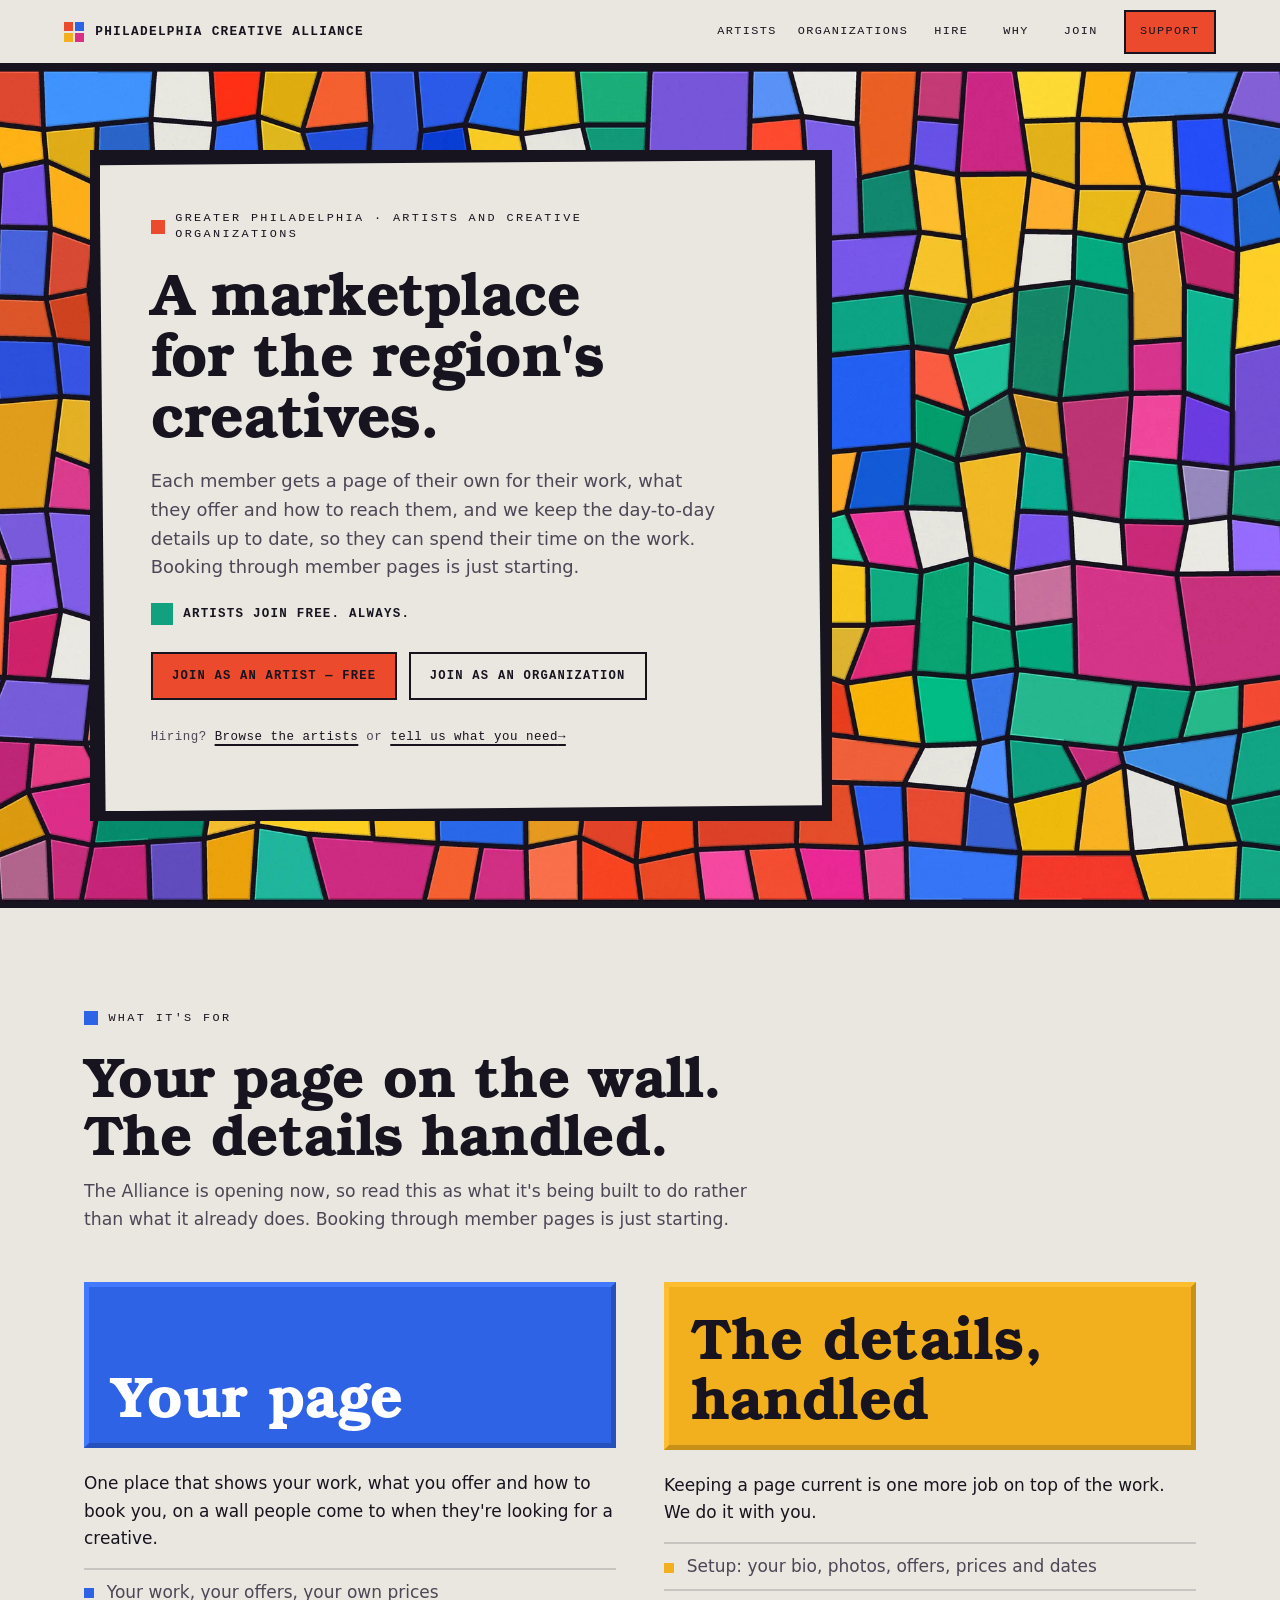
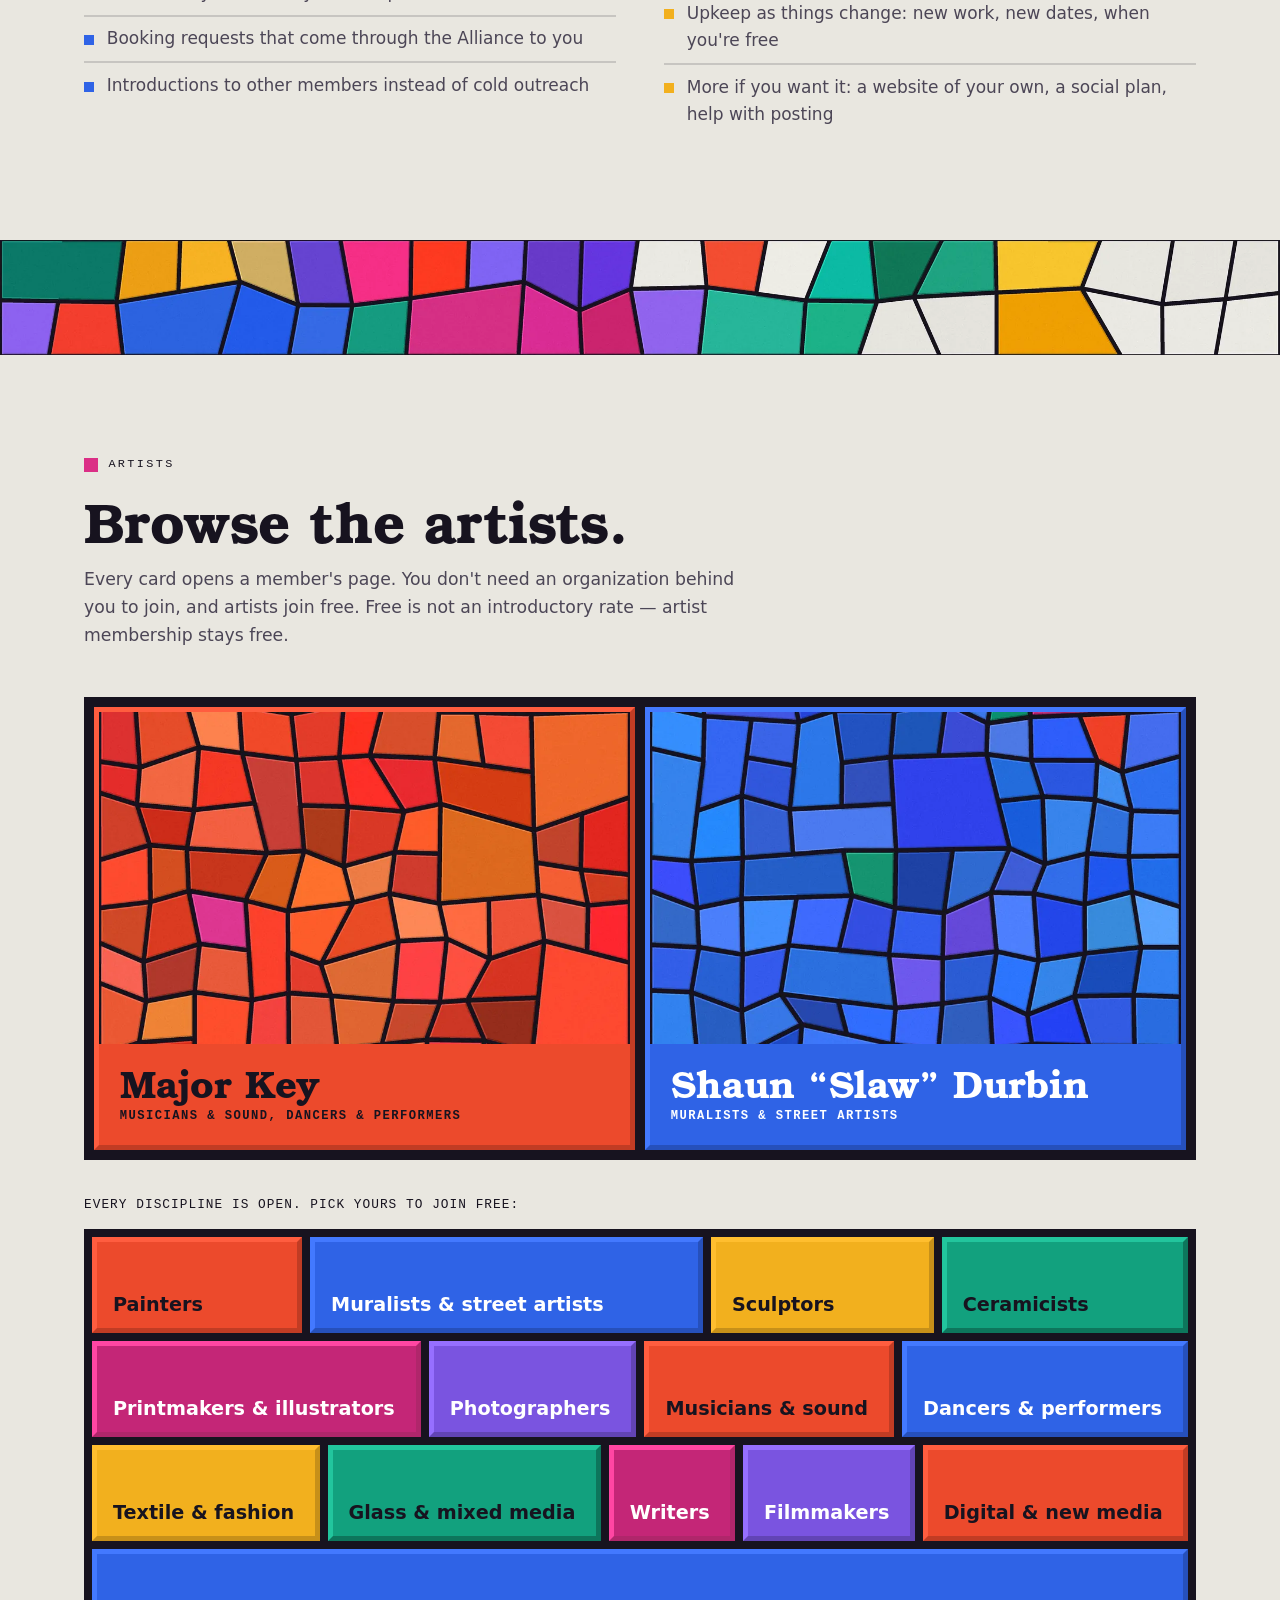
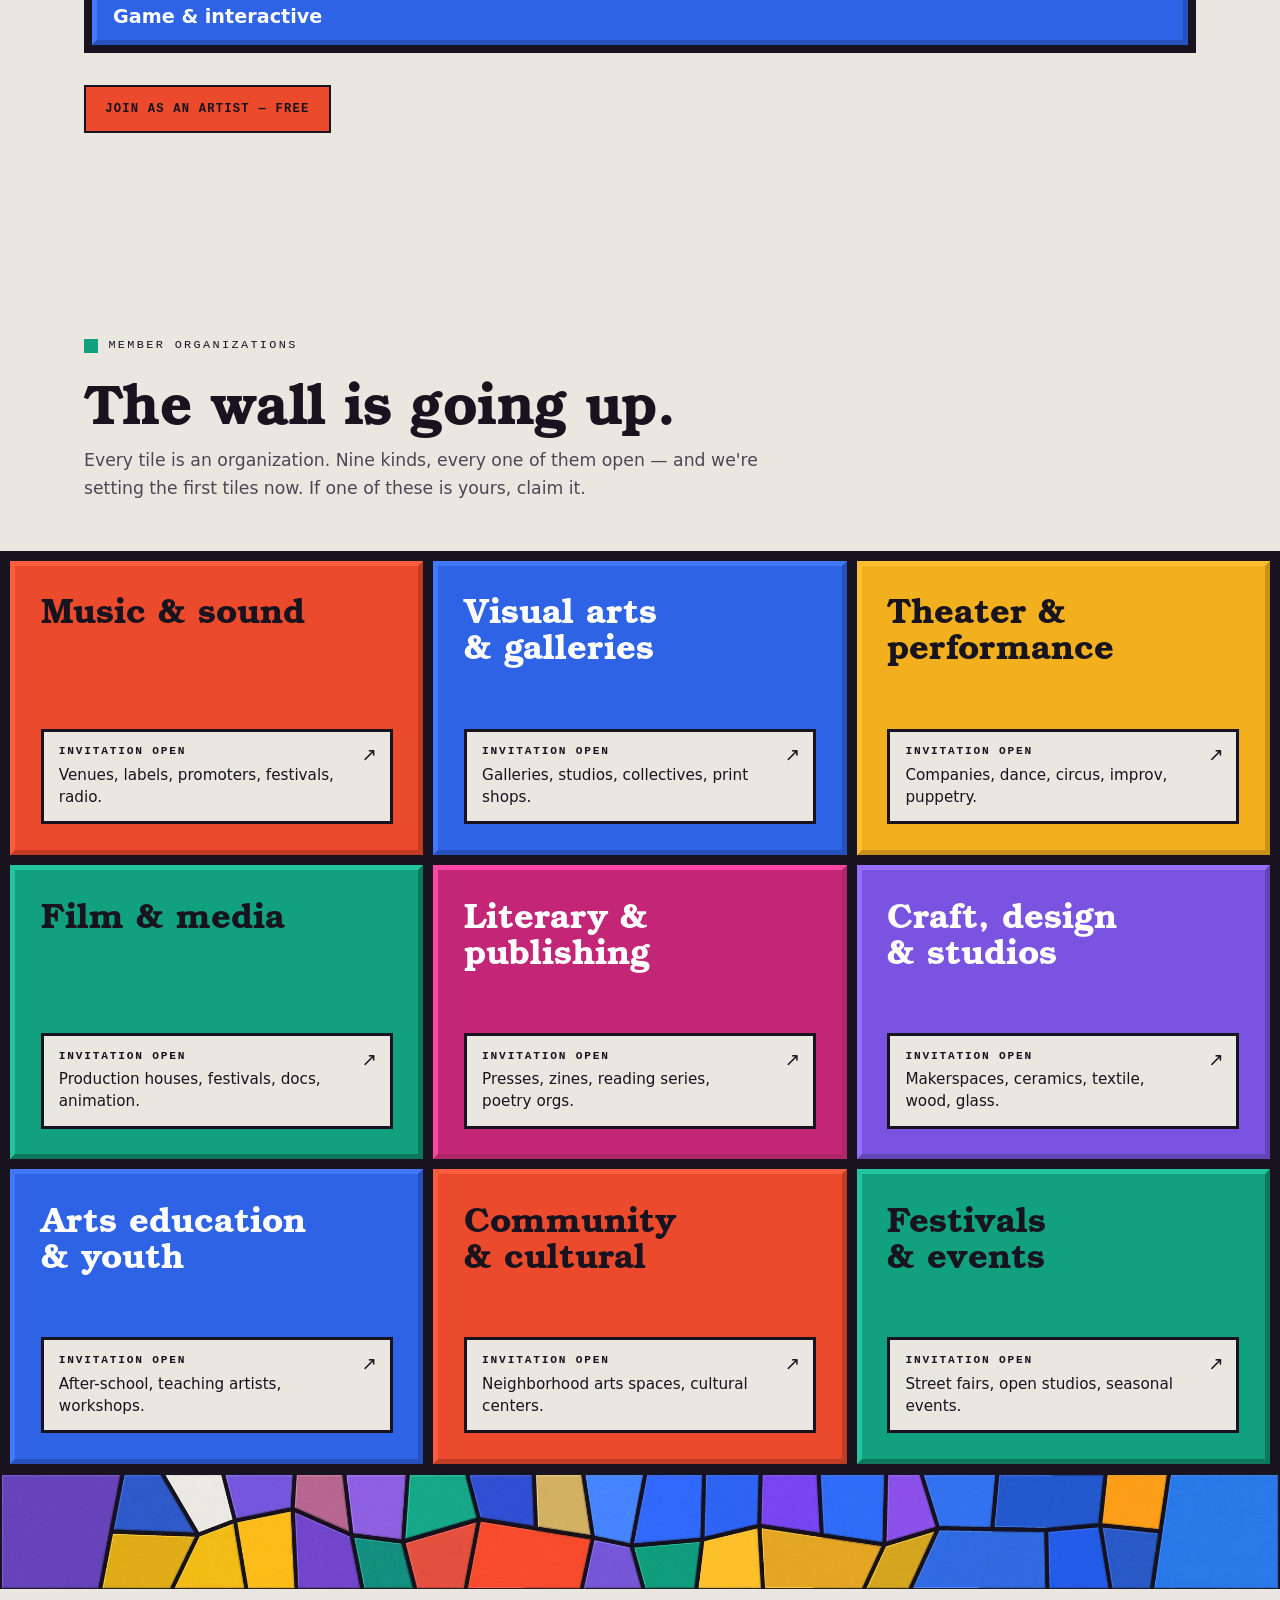
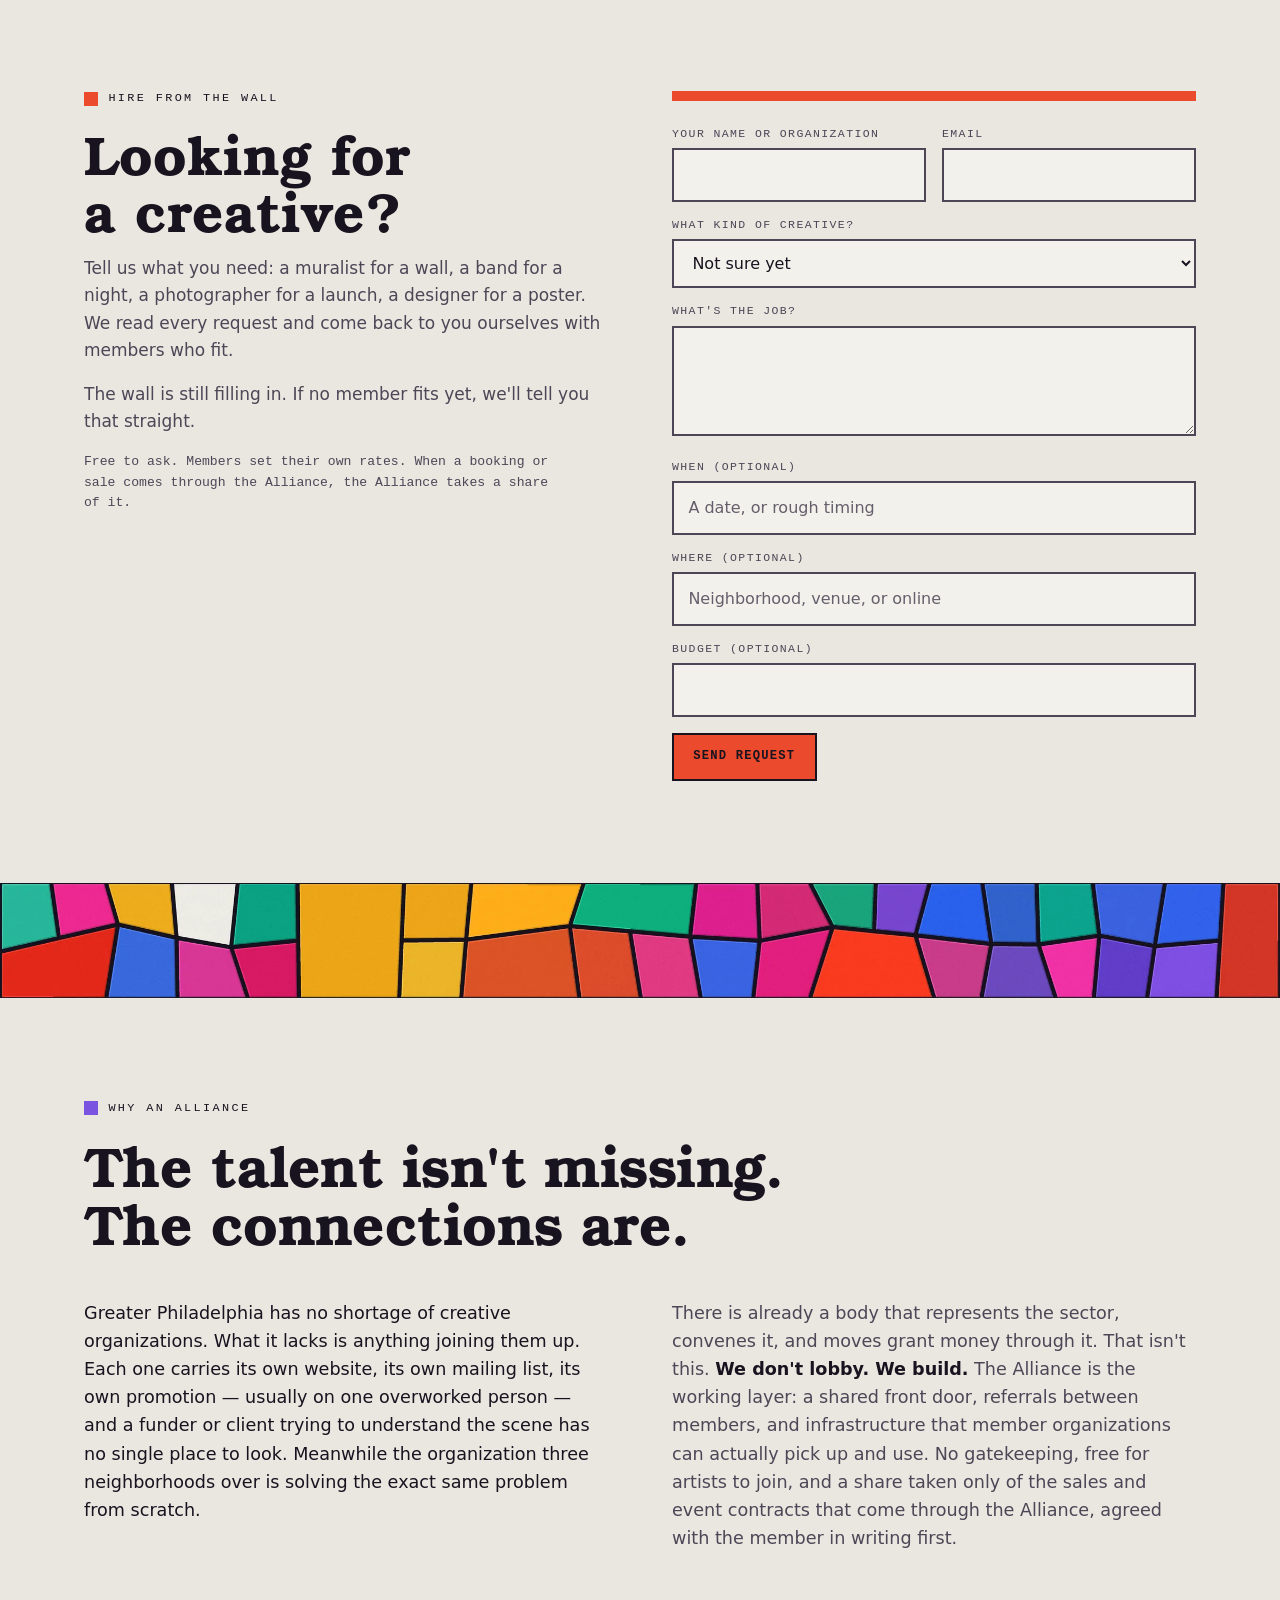
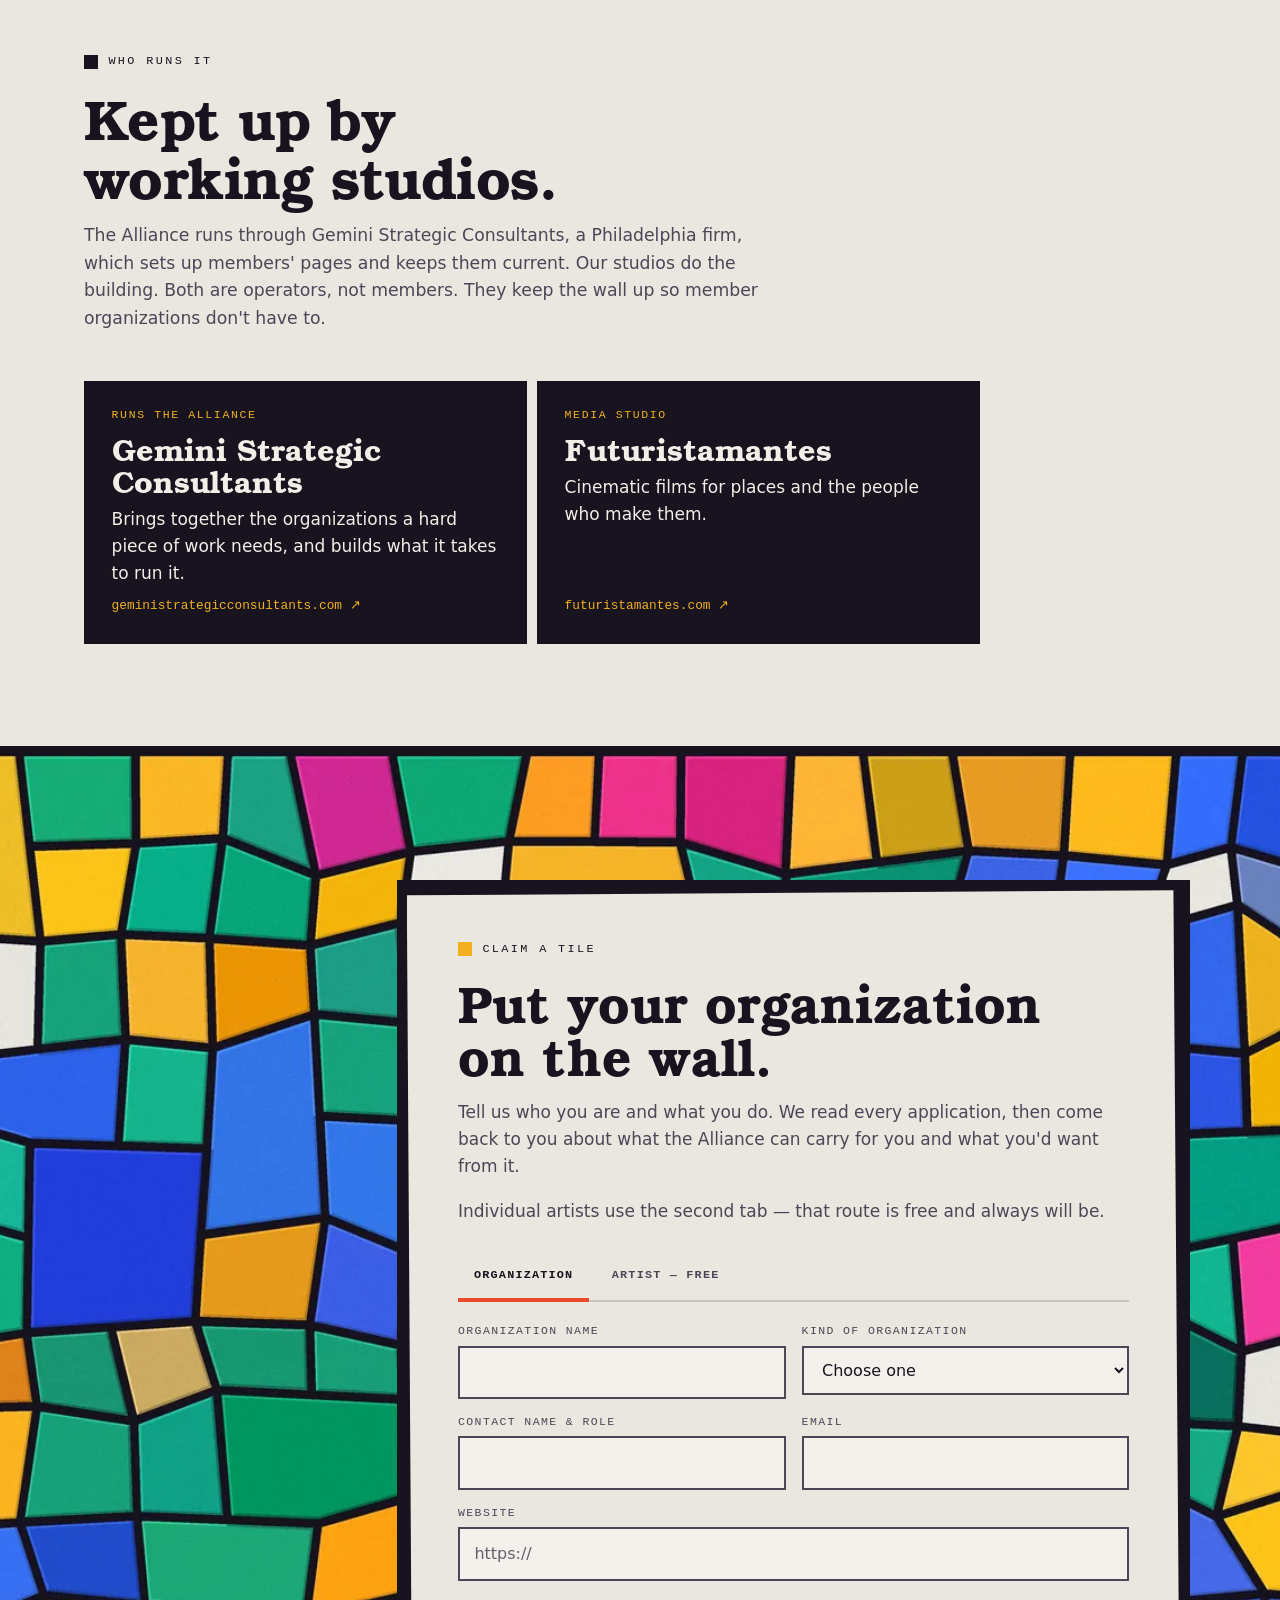
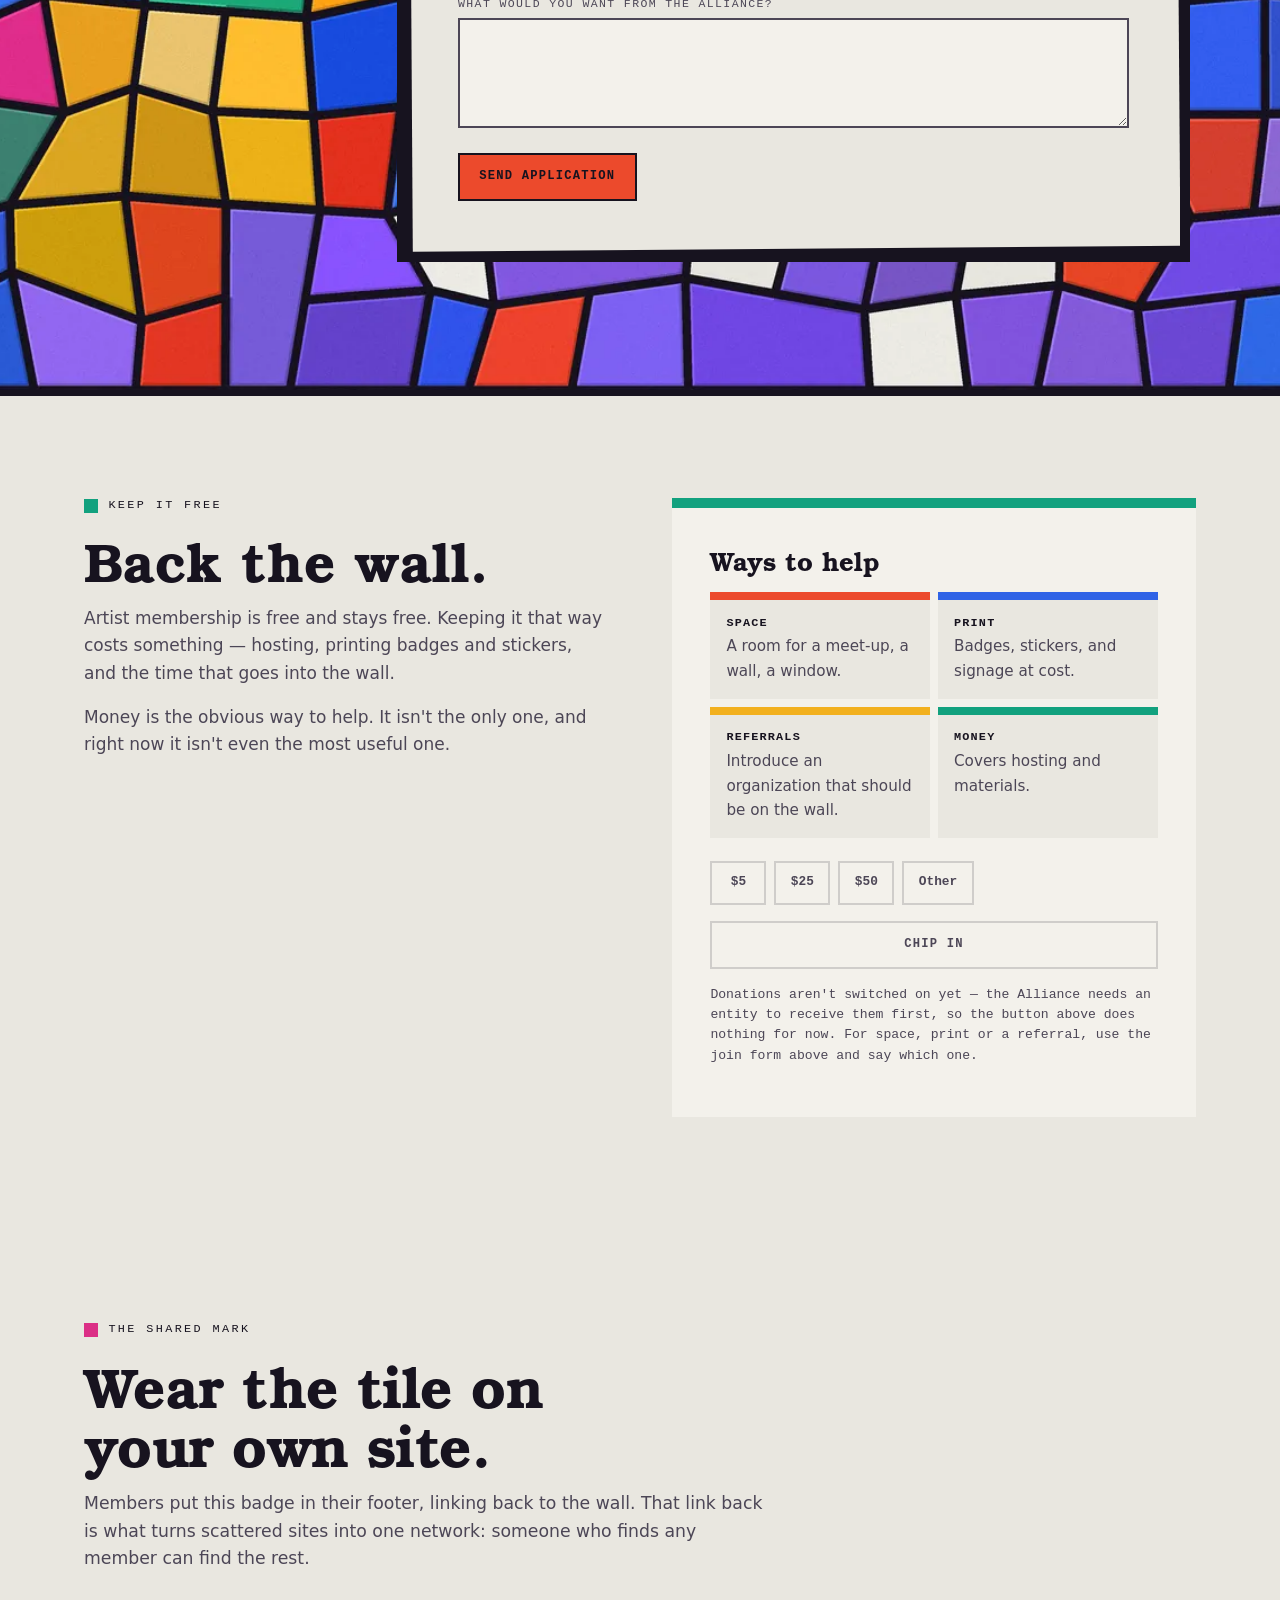
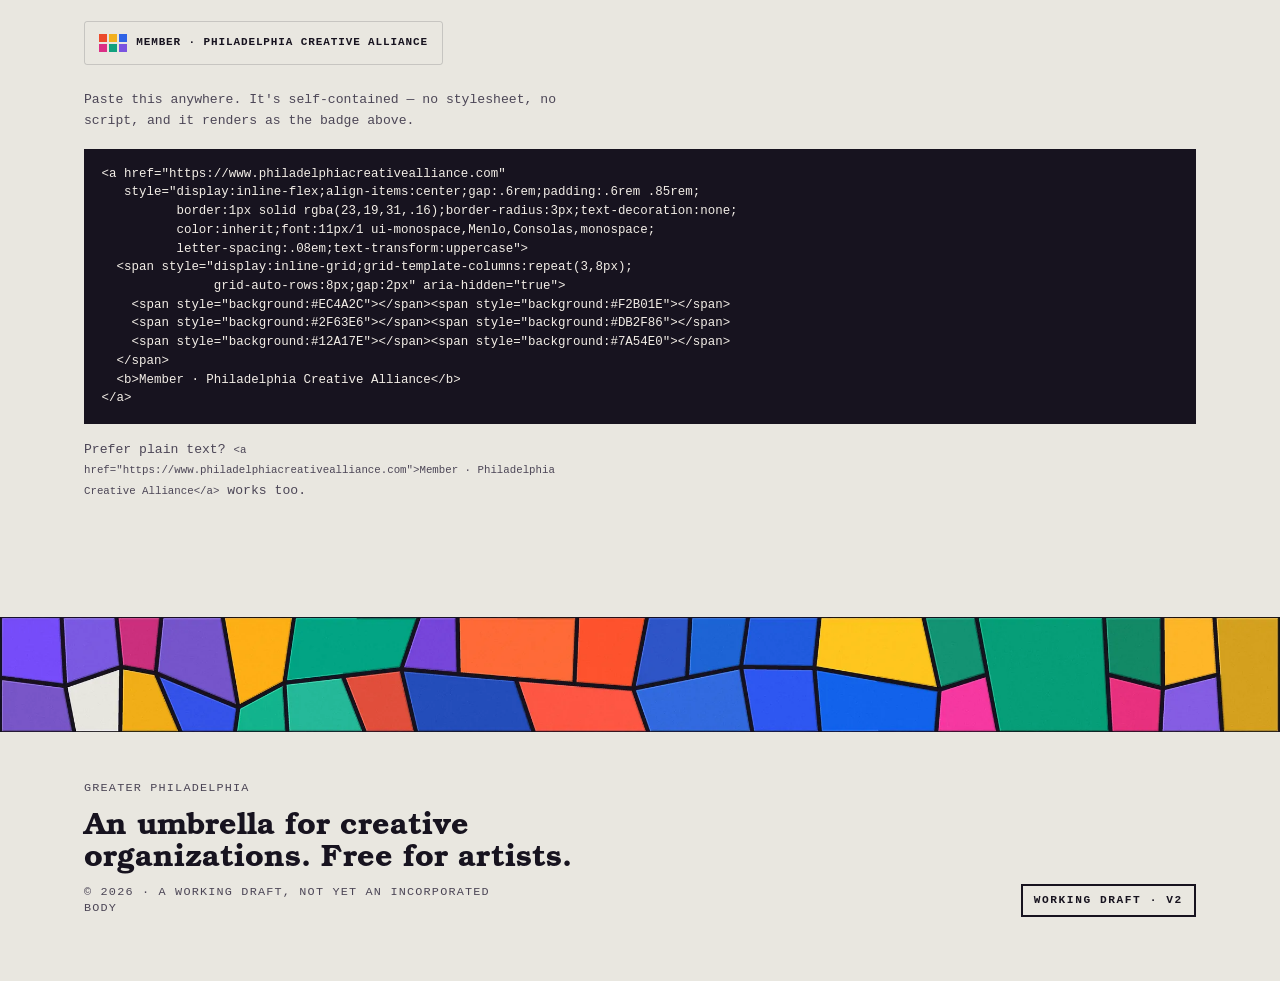
==== commit 21a7a090: "The Alliance takes a share of sales and event contracts that come through it (Ian, 13 Nov): hire not" ====
--- a/index.html
+++ b/index.html
@@ -5,14 +5,14 @@
 <meta name="viewport" content="width=device-width, initial-scale=1">
 <meta name="robots" content="noindex, nofollow">
 <title>Philadelphia Creative Alliance — a marketplace for the region's creatives</title>
-<meta name="description" content="A marketplace for artists and creative organizations across Greater Philadelphia: each member's work, what they offer and how to book them, with the day-to-day details kept up for them. Artists join free.">
+<meta name="description" content="A marketplace for artists and creative organizations across Greater Philadelphia: each member's work, what they offer and how to reach them, with the day-to-day details kept up for them. Booking is just starting. Artists join free.">
 <link rel="canonical" href="https://www.philadelphiacreativealliance.com/">
 <meta name="theme-color" content="#E9E7E0" media="(prefers-color-scheme: light)">
 <meta name="theme-color" content="#141019" media="(prefers-color-scheme: dark)">
 <meta property="og:type" content="website">
 <meta property="og:site_name" content="Philadelphia Creative Alliance">
 <meta property="og:title" content="Philadelphia Creative Alliance">
-<meta property="og:description" content="A marketplace for the region's creatives: their work, what they offer and how to book them. Artists join free.">
+<meta property="og:description" content="A marketplace for the region's creatives: their work, what they offer and how to reach them. Artists join free.">
 <meta property="og:url" content="https://www.philadelphiacreativealliance.com/">
 <meta property="og:image" content="https://www.philadelphiacreativealliance.com/og.png">
 <meta property="og:image:width" content="1200">
@@ -20,7 +20,7 @@
 <meta property="og:image:alt" content="A mosaic of irregular colored tiles set in dark grout, above the words Philadelphia Creative Alliance.">
 <meta name="twitter:card" content="summary_large_image">
 <meta name="twitter:title" content="Philadelphia Creative Alliance">
-<meta name="twitter:description" content="A marketplace for the region's creatives: their work, what they offer and how to book them.">
+<meta name="twitter:description" content="A marketplace for the region's creatives: their work, what they offer and how to reach them.">
 <meta name="twitter:image" content="https://www.philadelphiacreativealliance.com/og.png">
 <meta name="twitter:image:alt" content="A mosaic of irregular colored tiles set in dark grout, above the words Philadelphia Creative Alliance.">
 <link rel="icon" href="data:image/svg+xml,%3Csvg xmlns='http://www.w3.org/2000/svg' viewBox='0 0 32 32'%3E%3Crect width='16' height='16' fill='%23EC4A2C'/%3E%3Crect x='16' width='16' height='16' fill='%232F63E6'/%3E%3Crect y='16' width='16' height='16' fill='%23F2B01E'/%3E%3Crect x='16' y='16' width='16' height='16' fill='%23DB2F86'/%3E%3C/svg%3E">
@@ -403,7 +403,6 @@
     <ul class="orgwall" id="orgwall"></ul>
   </section>
 
-
   <div class="band band-1" aria-hidden="true"></div>
 
   <section id="hire" aria-labelledby="hire-h">
@@ -413,7 +412,7 @@
         <h2 id="hire-h">Looking for a creative?</h2>
         <p class="soft" style="margin-top:1.1rem">Tell us what you need: a muralist for a wall, a band for a night, a photographer for a launch, a designer for a poster. We read every request and come back to you ourselves with members who fit.</p>
         <p class="soft">The wall is still filling in. If no member fits yet, we'll tell you that straight.</p>
-        <p class="note">Free to ask. Members set their own rates and work with you directly. The Alliance takes no cut.</p>
+        <p class="note">Free to ask. Members set their own rates. When a booking or sale comes through the Alliance, the Alliance takes a share of it.</p>
       </div>
       <div class="form-frame">
         <form id="hireform" novalidate>
@@ -449,7 +448,7 @@
       </div>
       <div class="split">
         <p>Greater Philadelphia has no shortage of creative organizations. What it lacks is anything joining them up. Each one carries its own website, its own mailing list, its own promotion — usually on one overworked person — and a funder or client trying to understand the scene has no single place to look. Meanwhile the organization three neighborhoods over is solving the exact same problem from scratch.</p>
-        <p class="soft">There is already a body that represents the sector, convenes it, and moves grant money through it. That isn't this. <strong>We don't lobby. We build.</strong> The Alliance is the working layer: a shared front door, referrals between members, and infrastructure that member organizations can actually pick up and use. No cut of anyone's work, no gatekeeping, and free for artists permanently.</p>
+        <p class="soft">There is already a body that represents the sector, convenes it, and moves grant money through it. That isn't this. <strong>We don't lobby. We build.</strong> The Alliance is the working layer: a shared front door, referrals between members, and infrastructure that member organizations can actually pick up and use. No gatekeeping, free for artists to join, and a share taken only of the sales and event contracts that come through the Alliance, agreed with the member in writing first.</p>
       </div>
     </div>
   </section>
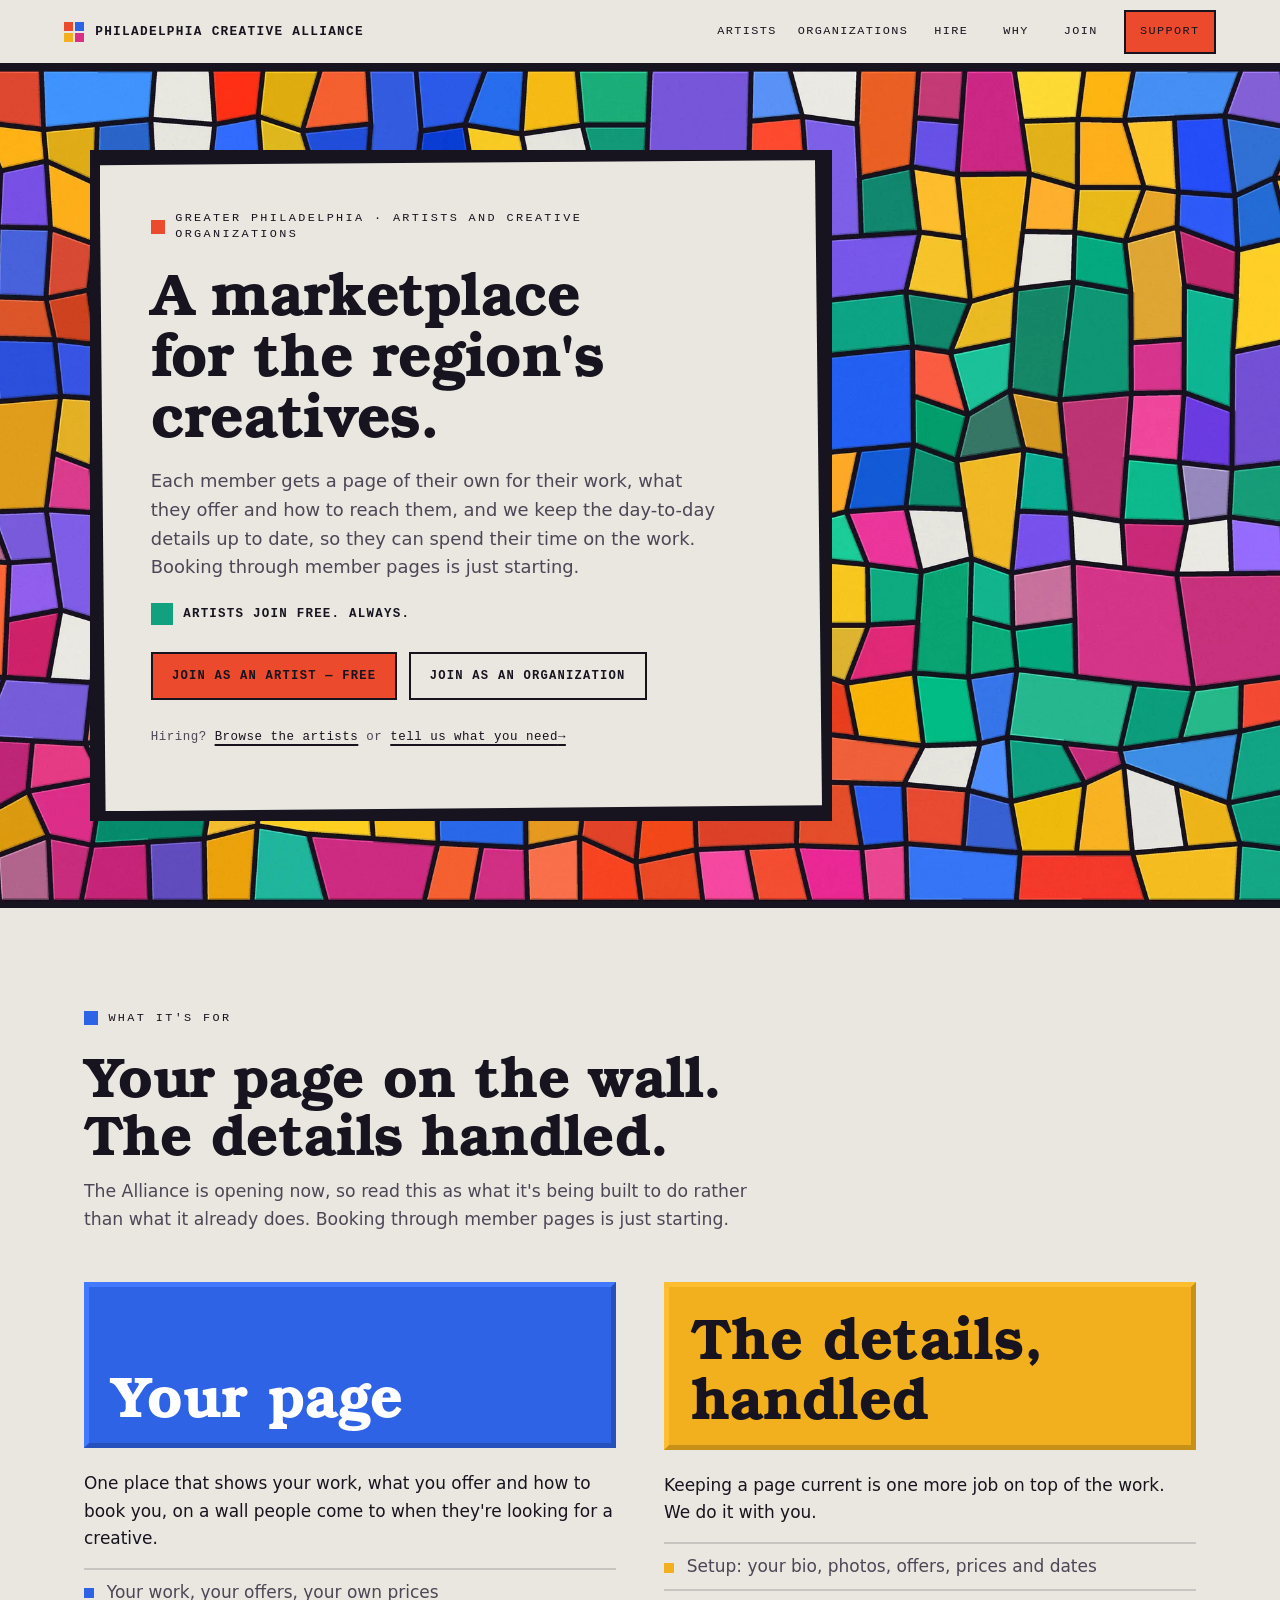
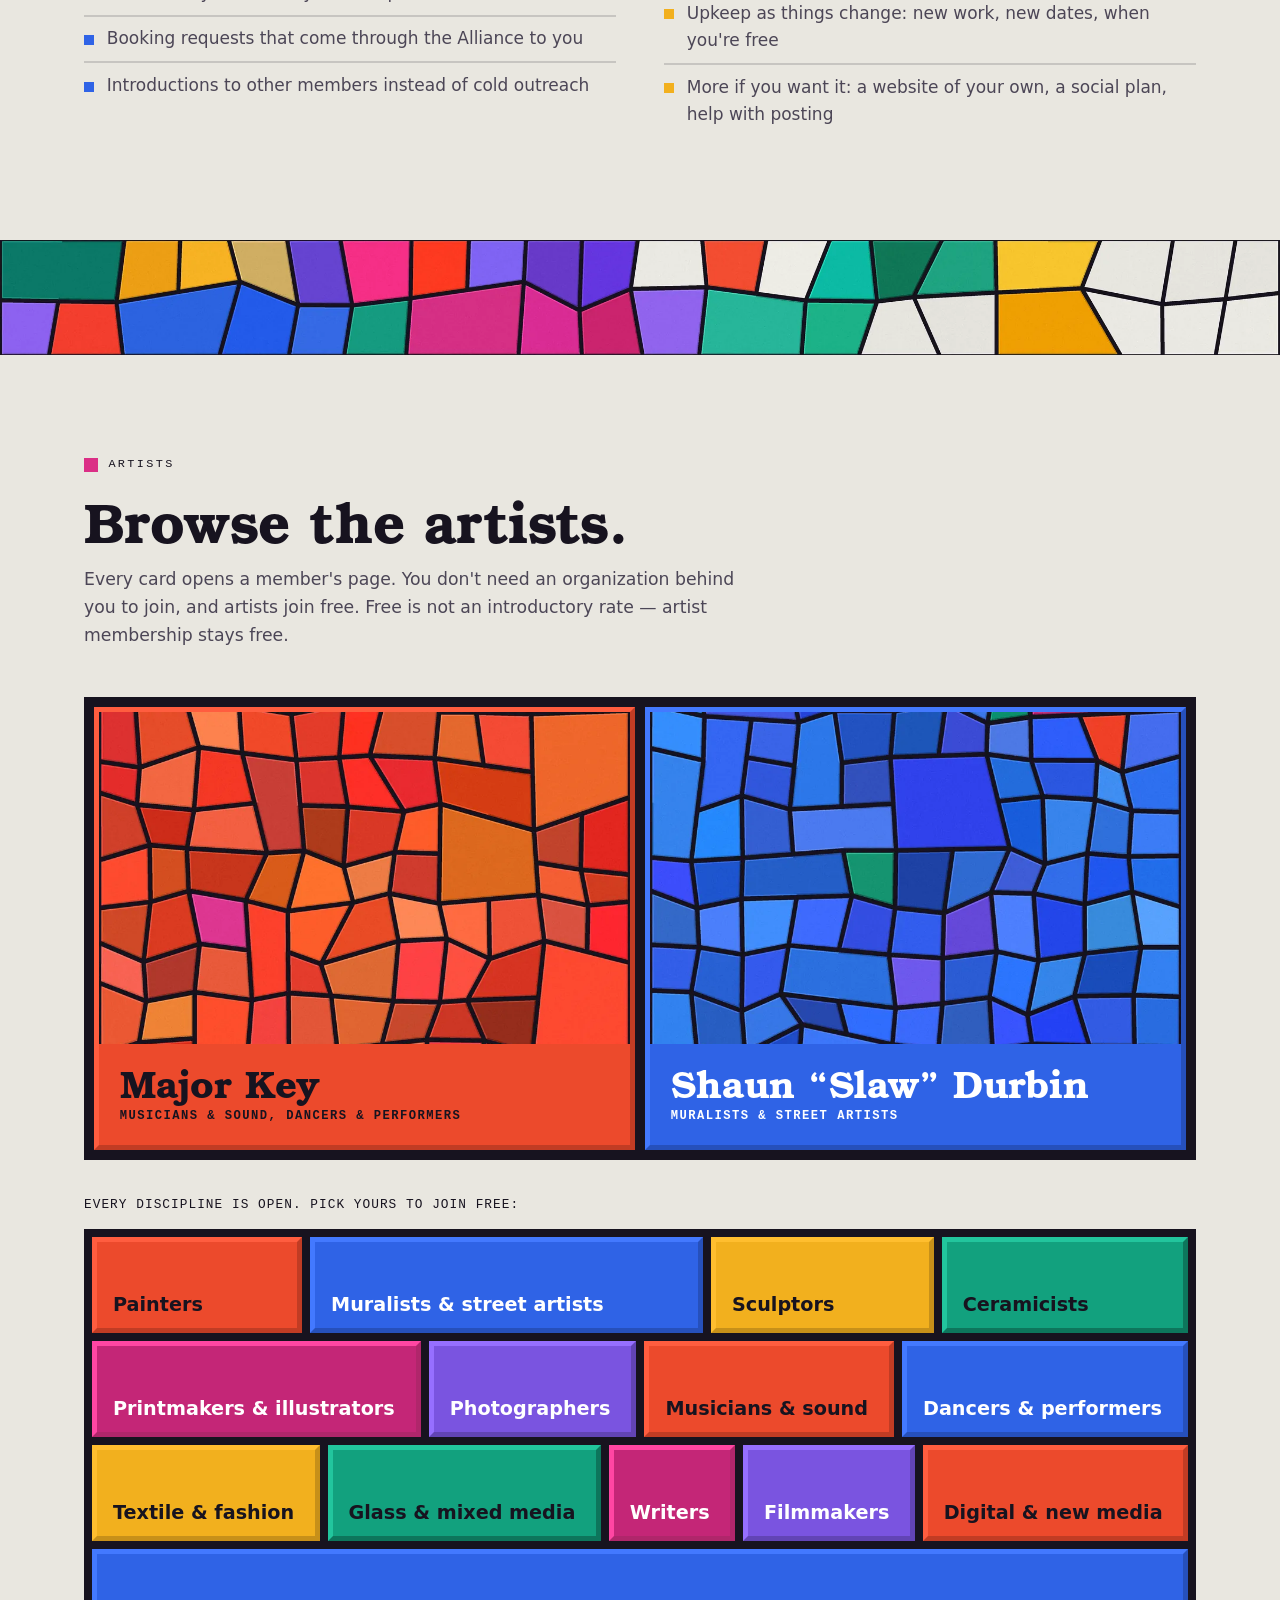
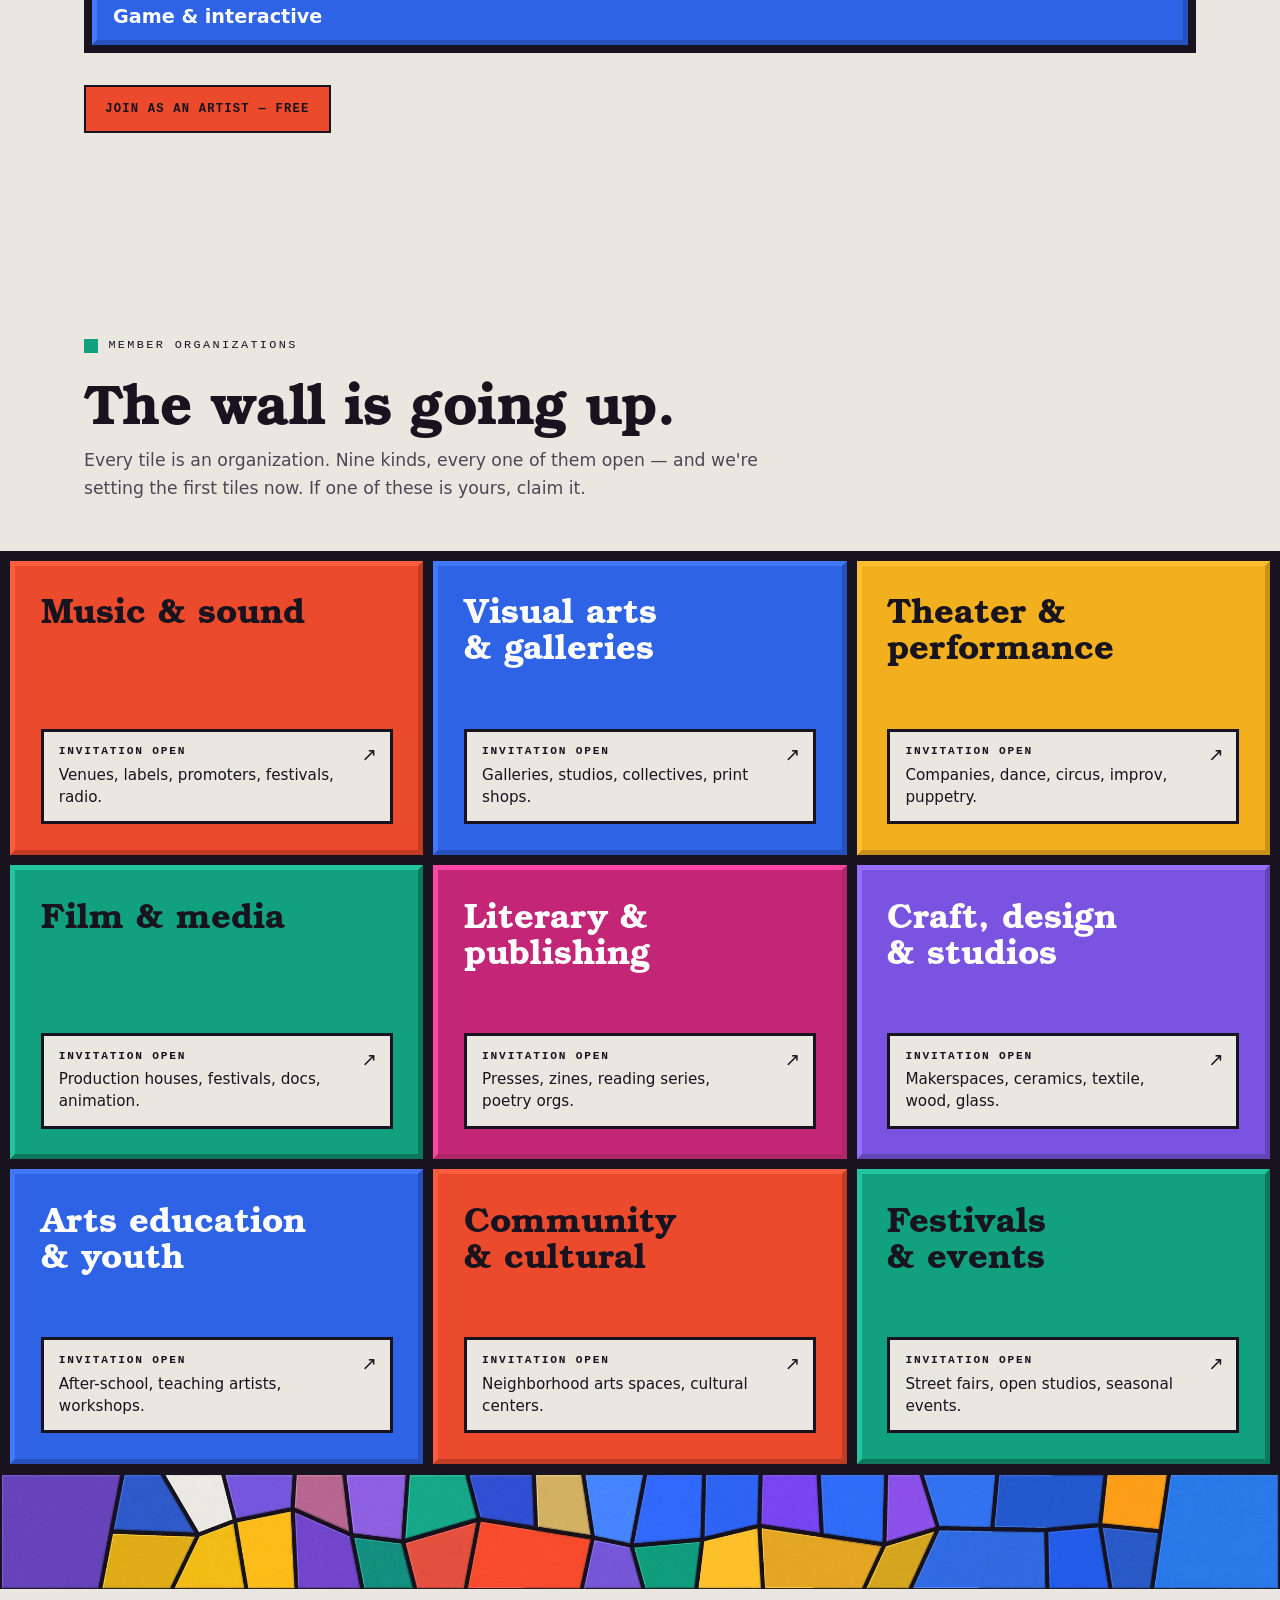
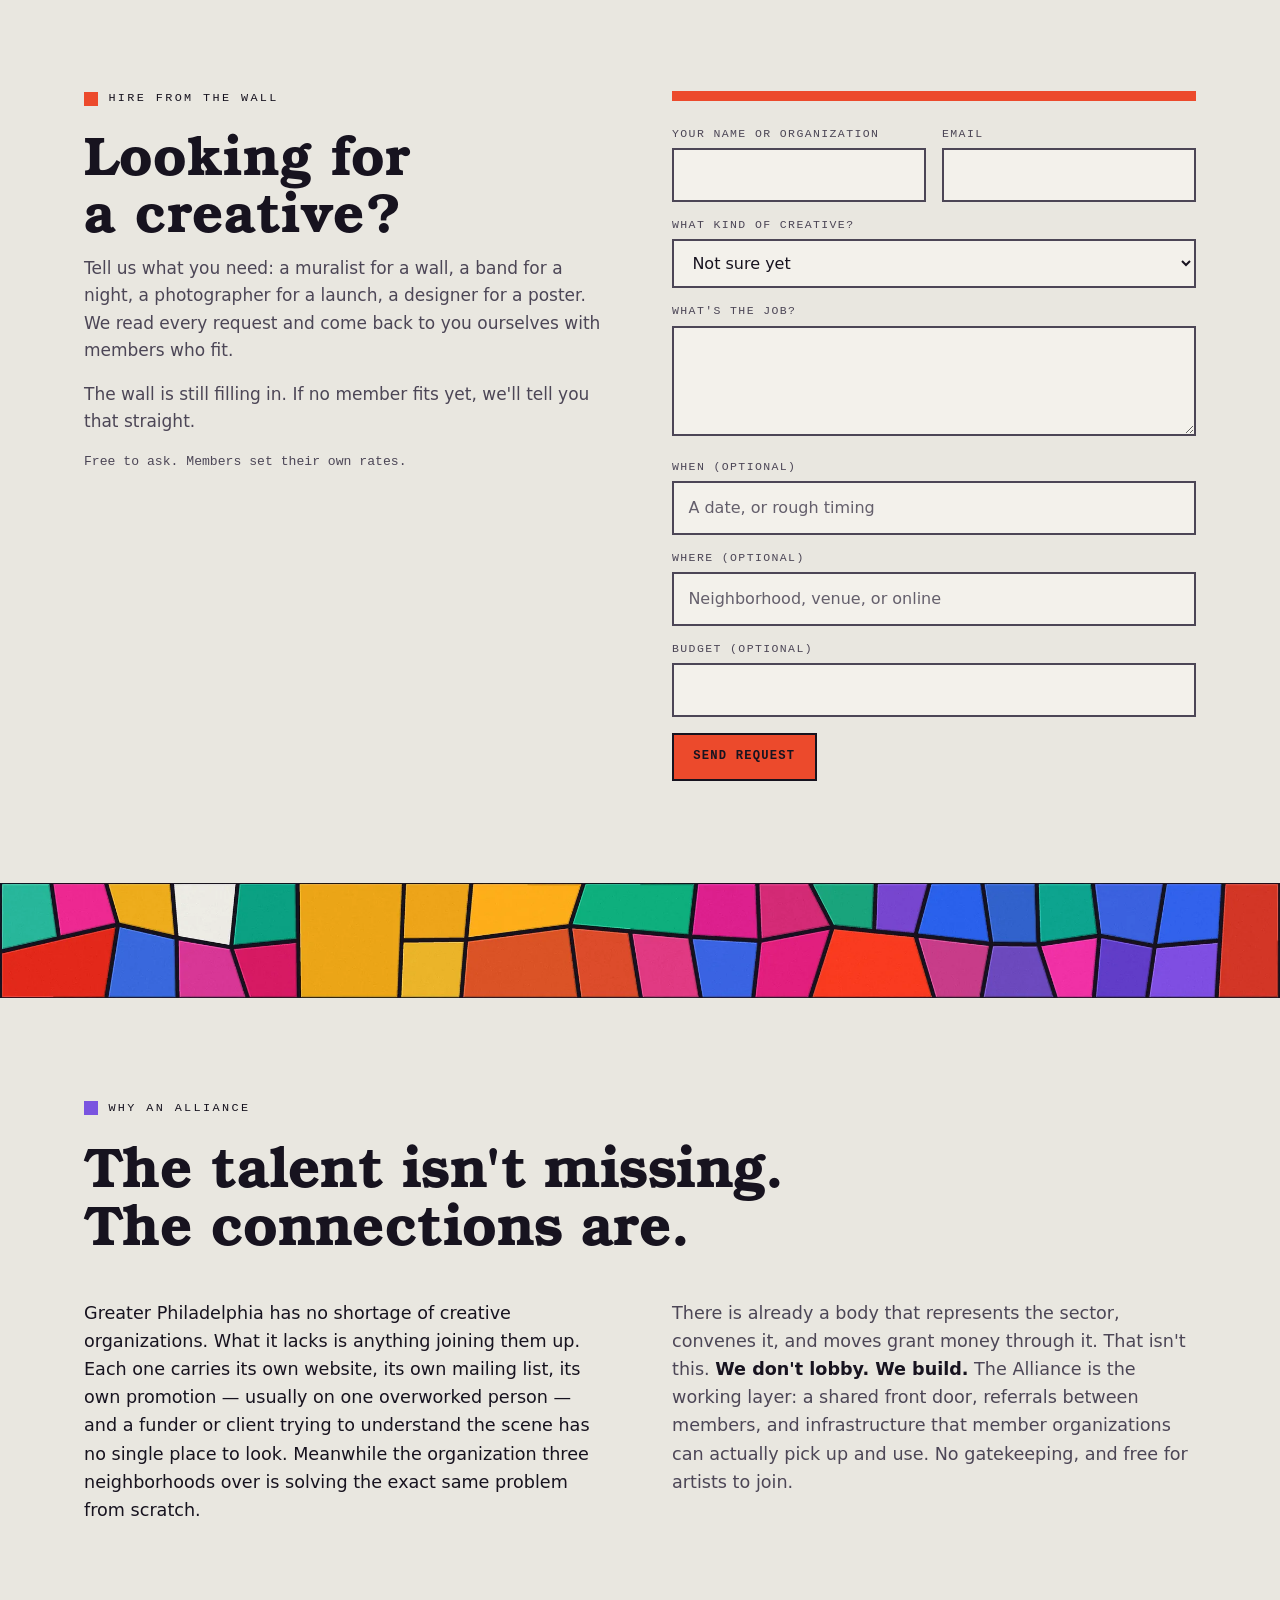
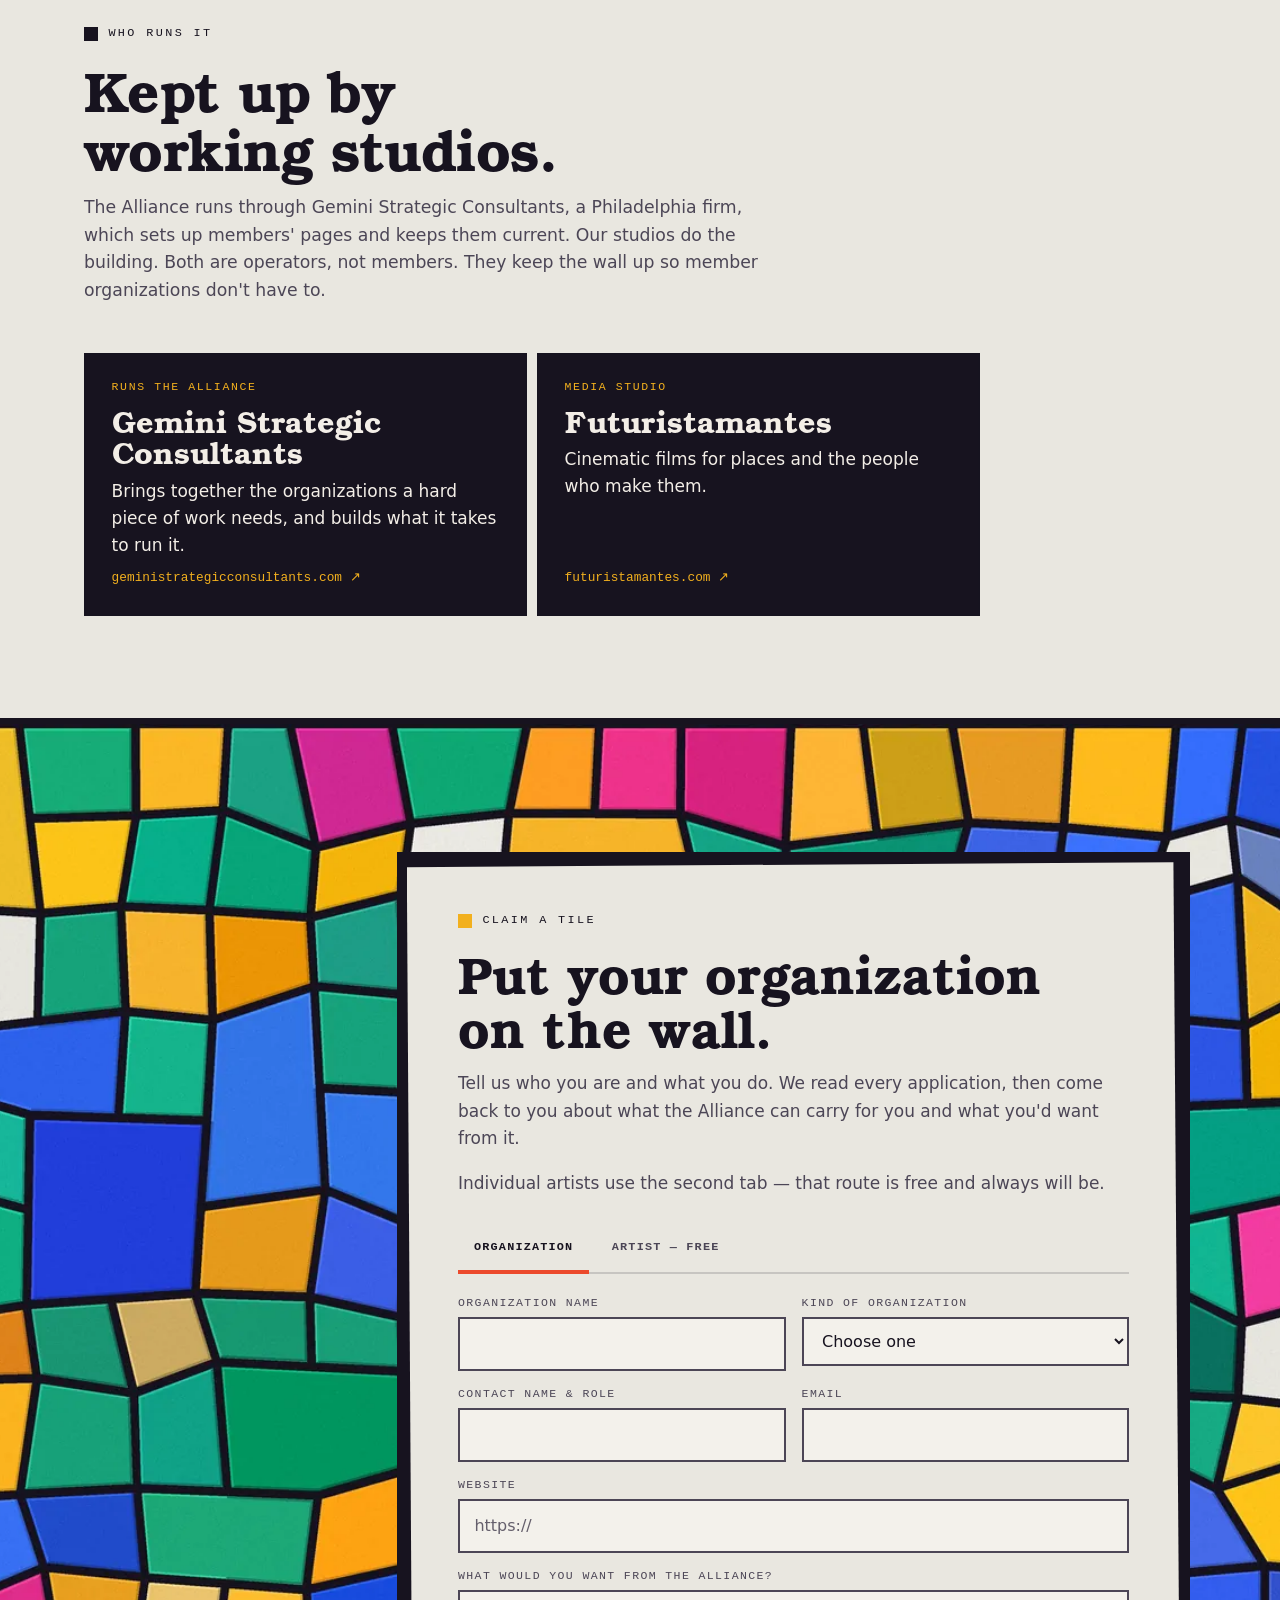
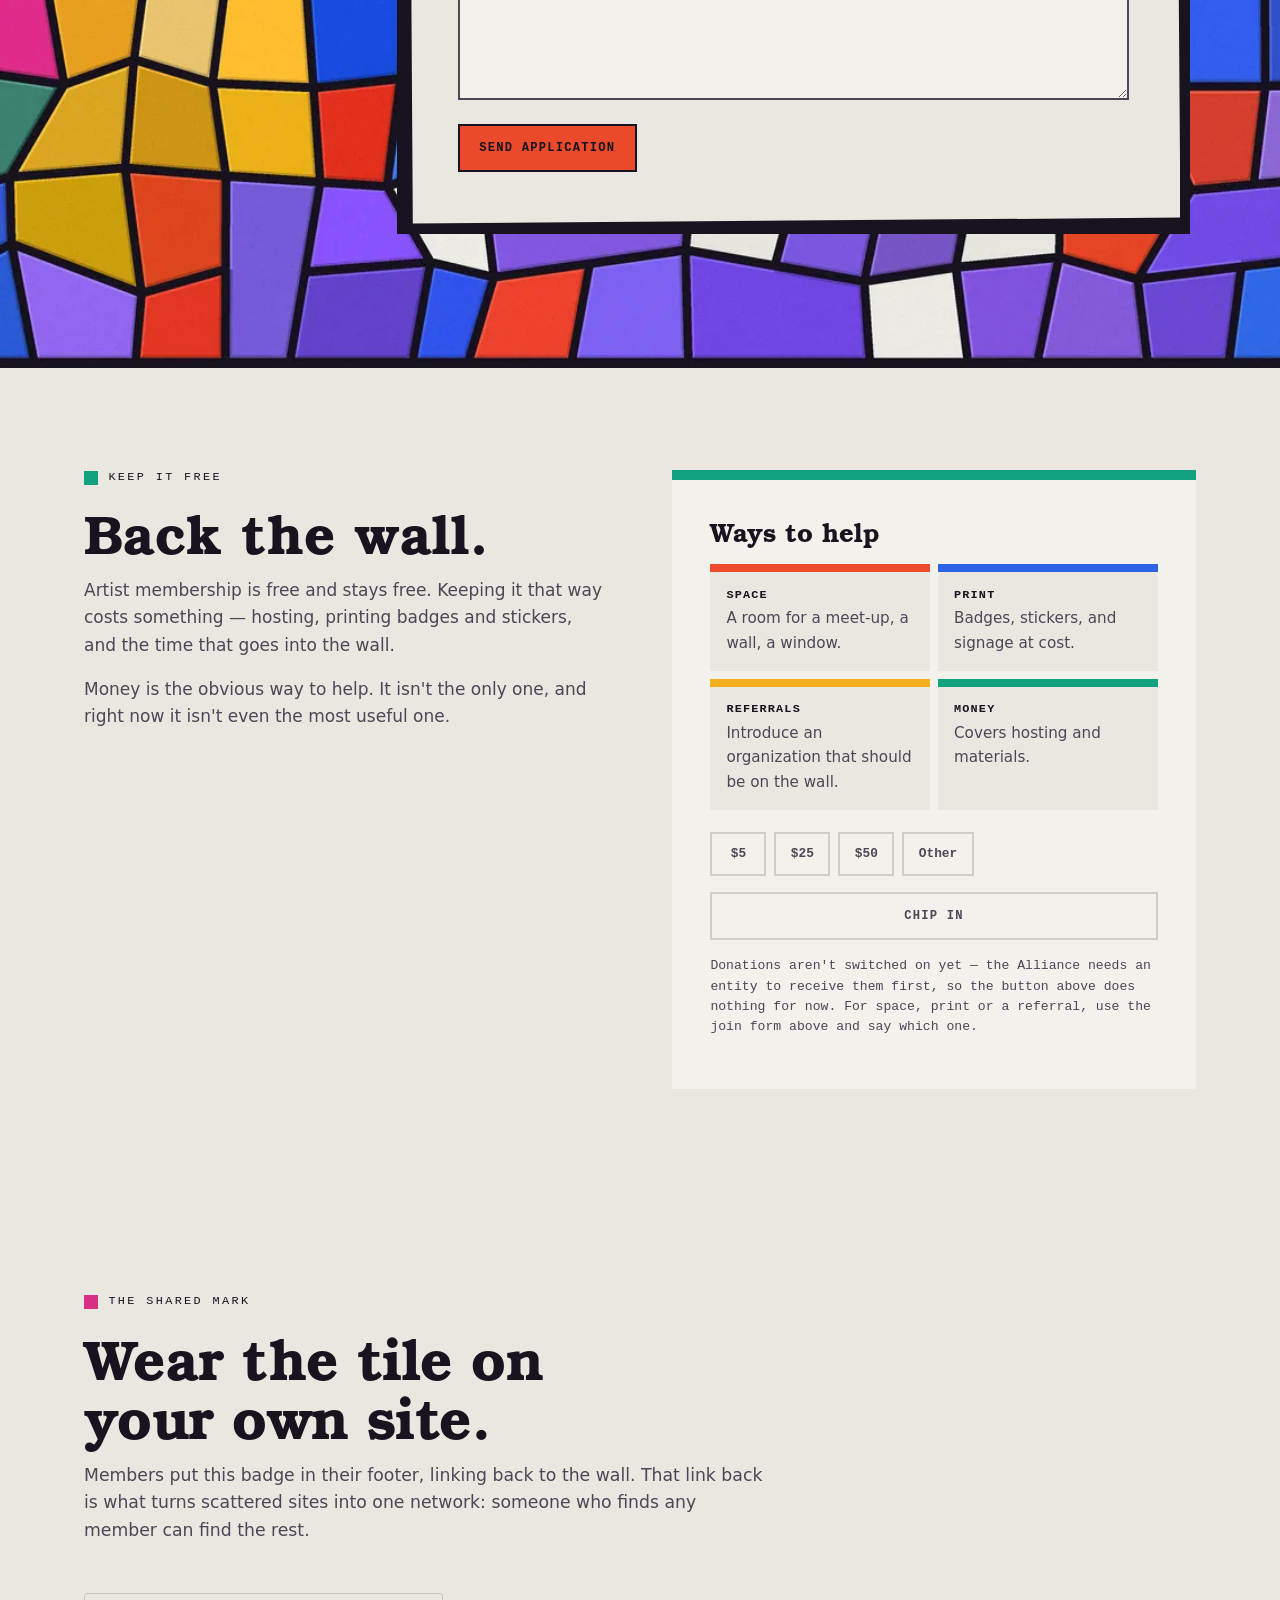
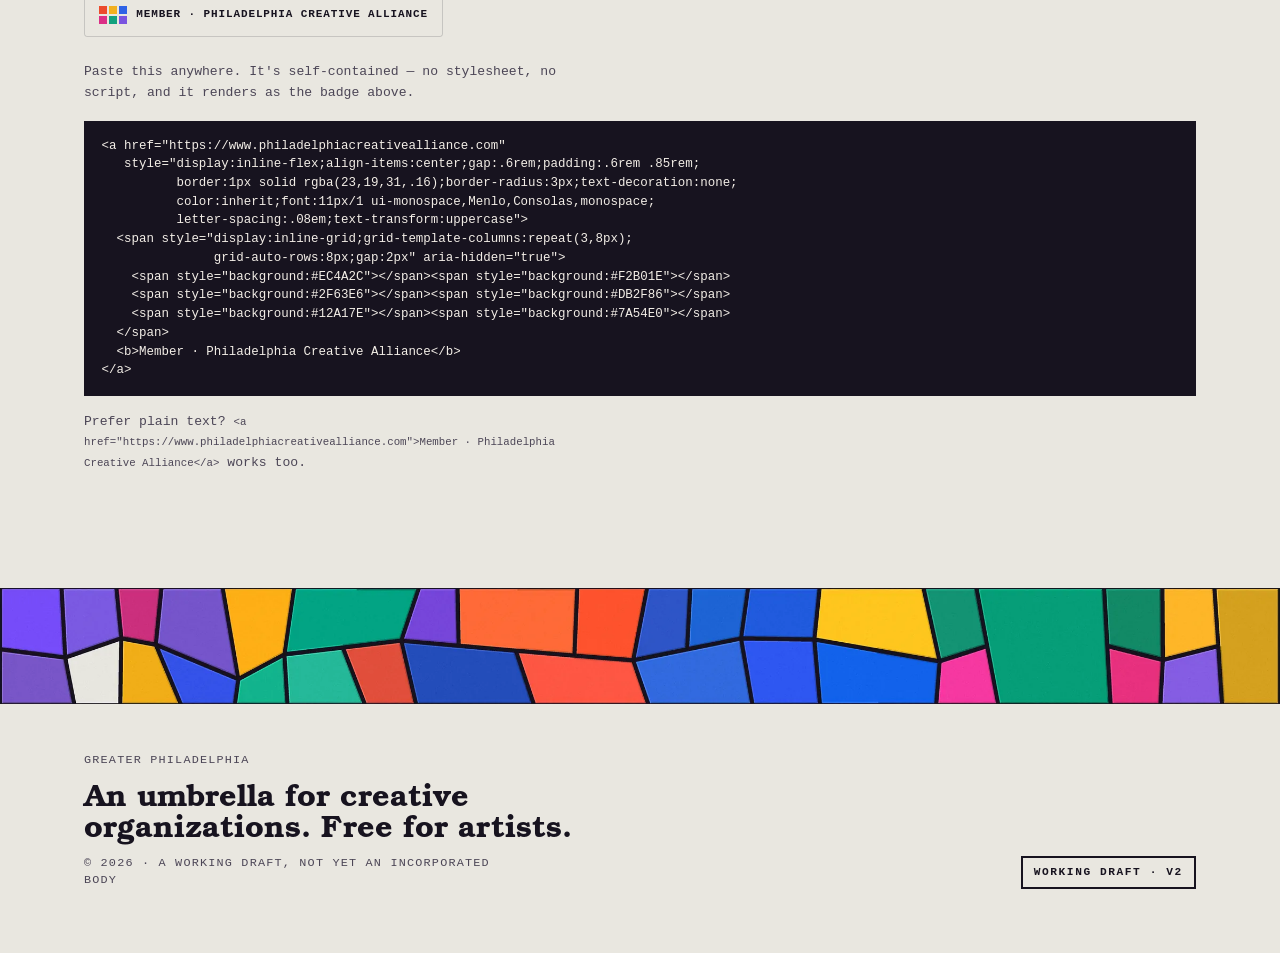
==== commit ccd9e376: "Alliance revenue is event organizing and development, not a cut of artists' sales (Ian, 13 Nov): sha" ====
--- a/index.html
+++ b/index.html
@@ -412,7 +412,7 @@
         <h2 id="hire-h">Looking for a creative?</h2>
         <p class="soft" style="margin-top:1.1rem">Tell us what you need: a muralist for a wall, a band for a night, a photographer for a launch, a designer for a poster. We read every request and come back to you ourselves with members who fit.</p>
         <p class="soft">The wall is still filling in. If no member fits yet, we'll tell you that straight.</p>
-        <p class="note">Free to ask. Members set their own rates. When a booking or sale comes through the Alliance, the Alliance takes a share of it.</p>
+        <p class="note">Free to ask. Members set their own rates.</p>
       </div>
       <div class="form-frame">
         <form id="hireform" novalidate>
@@ -448,7 +448,7 @@
       </div>
       <div class="split">
         <p>Greater Philadelphia has no shortage of creative organizations. What it lacks is anything joining them up. Each one carries its own website, its own mailing list, its own promotion — usually on one overworked person — and a funder or client trying to understand the scene has no single place to look. Meanwhile the organization three neighborhoods over is solving the exact same problem from scratch.</p>
-        <p class="soft">There is already a body that represents the sector, convenes it, and moves grant money through it. That isn't this. <strong>We don't lobby. We build.</strong> The Alliance is the working layer: a shared front door, referrals between members, and infrastructure that member organizations can actually pick up and use. No gatekeeping, free for artists to join, and a share taken only of the sales and event contracts that come through the Alliance, agreed with the member in writing first.</p>
+        <p class="soft">There is already a body that represents the sector, convenes it, and moves grant money through it. That isn't this. <strong>We don't lobby. We build.</strong> The Alliance is the working layer: a shared front door, referrals between members, and infrastructure that member organizations can actually pick up and use. No gatekeeping, and free for artists to join.</p>
       </div>
     </div>
   </section>
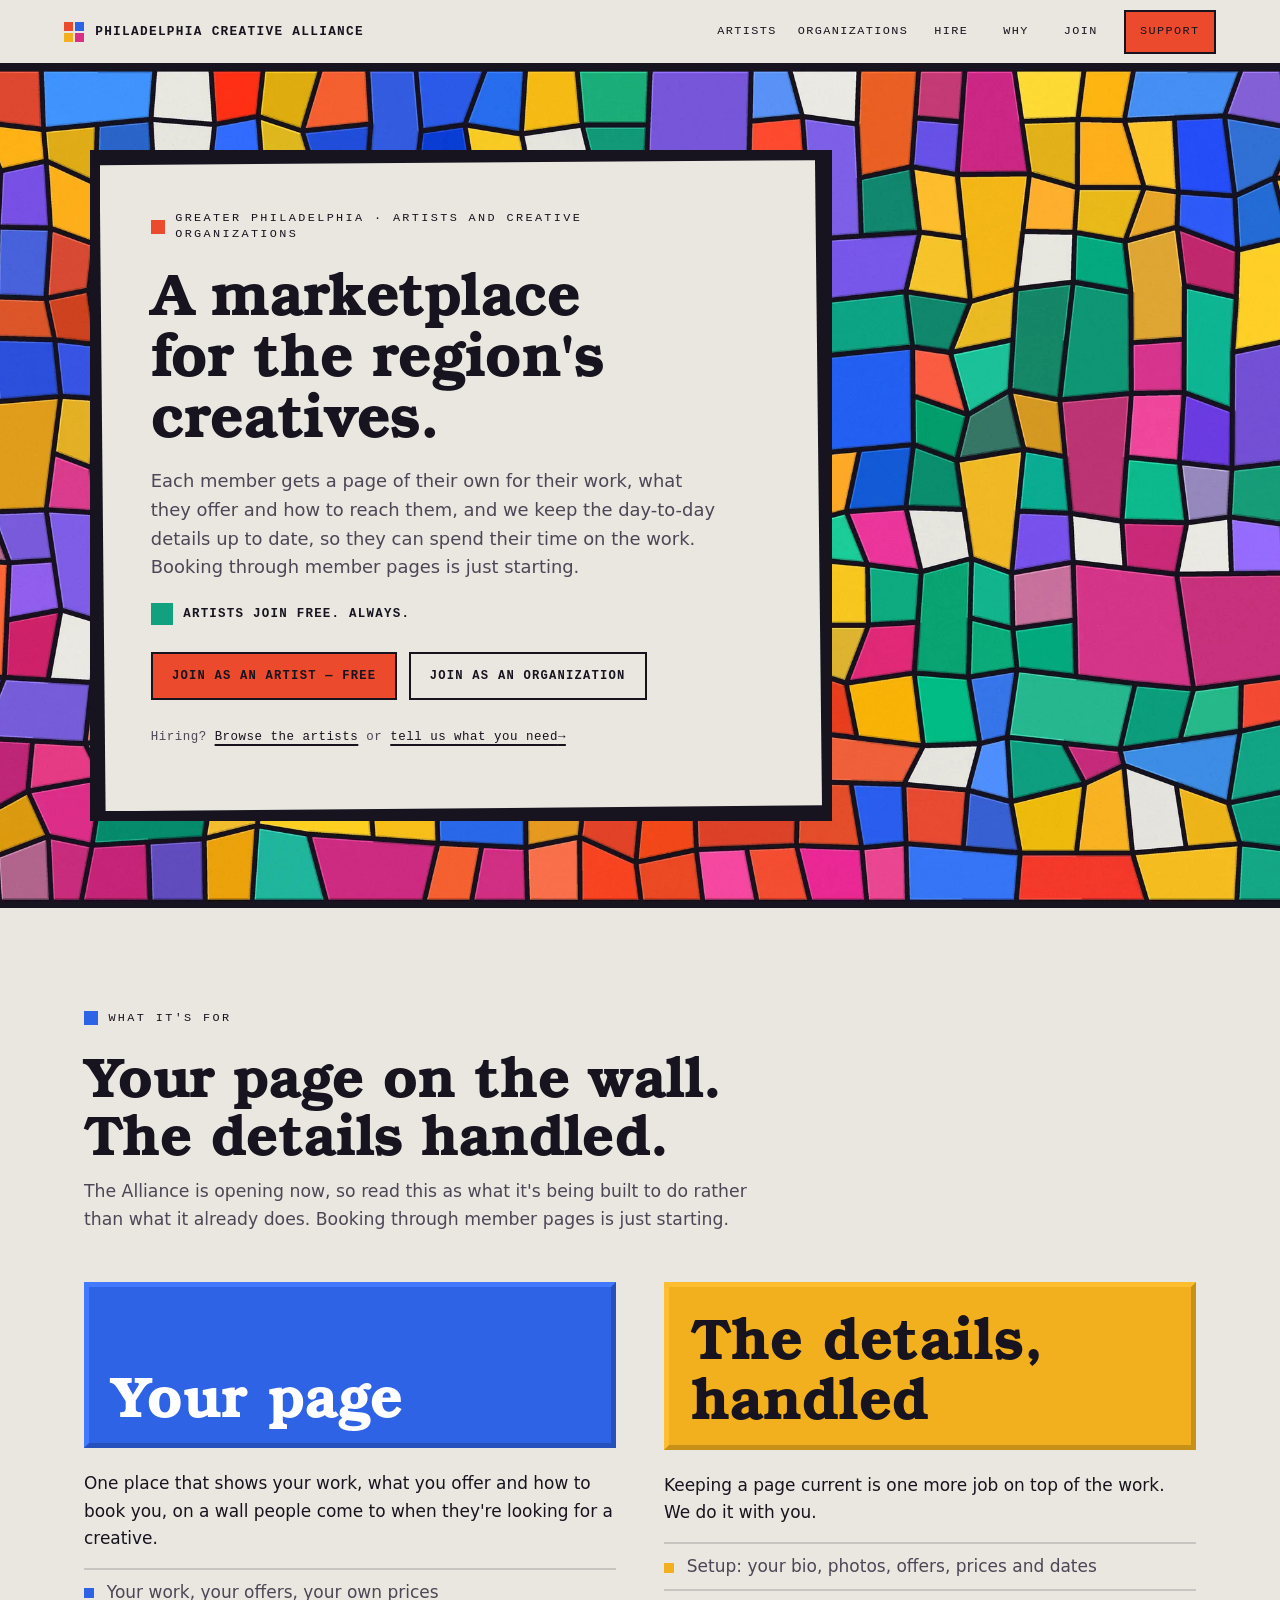
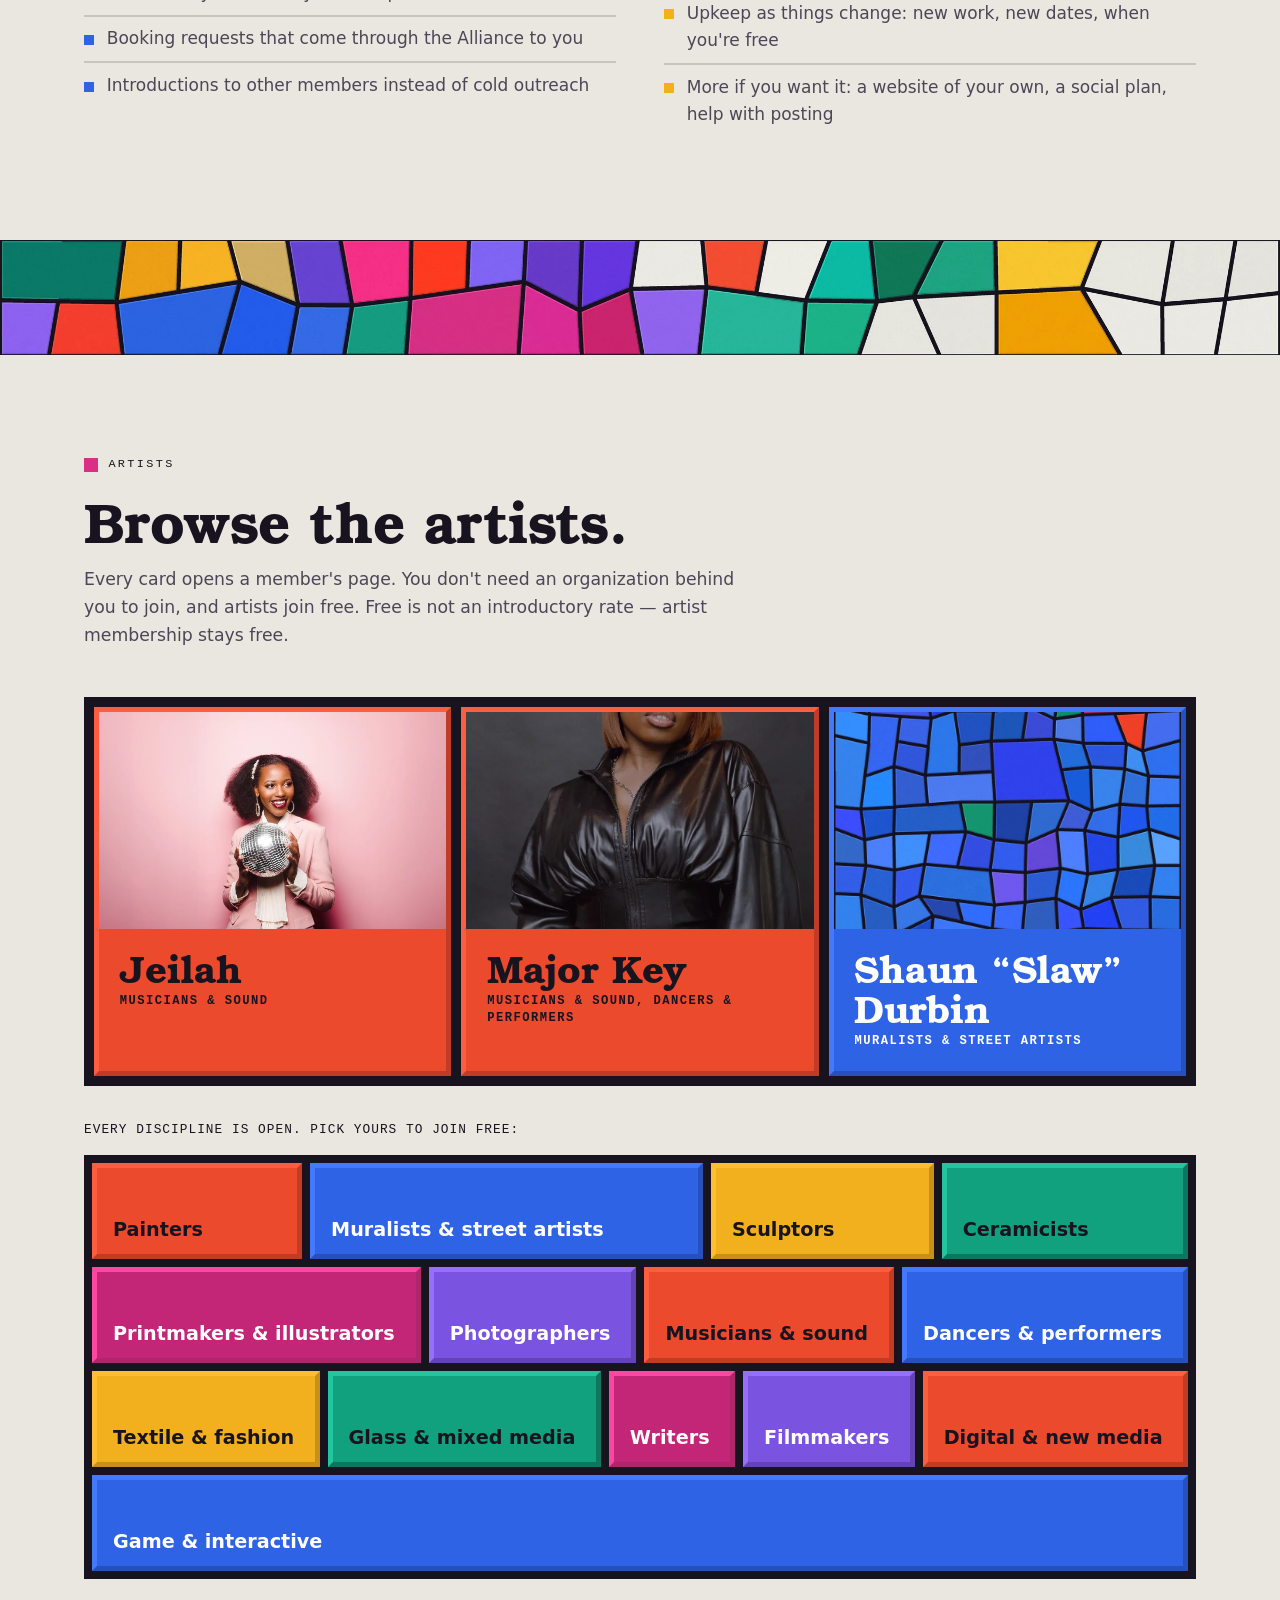
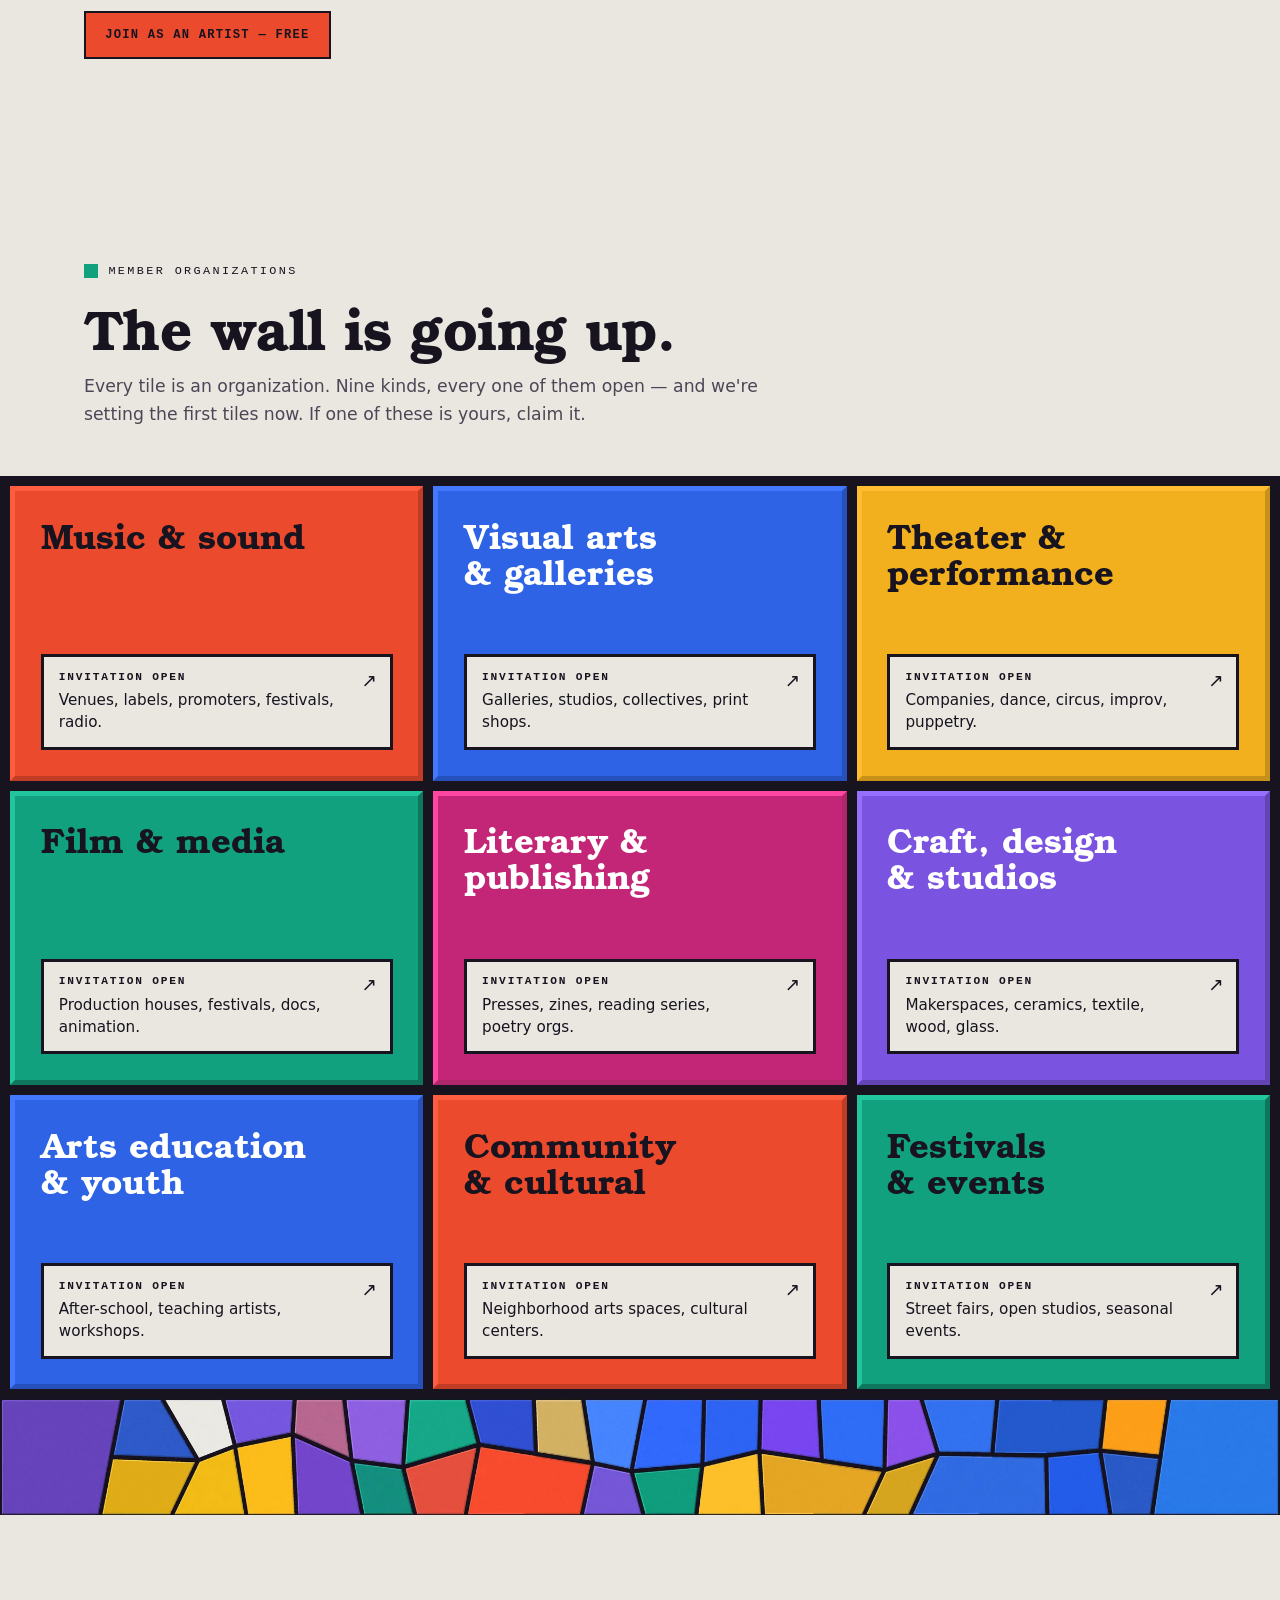
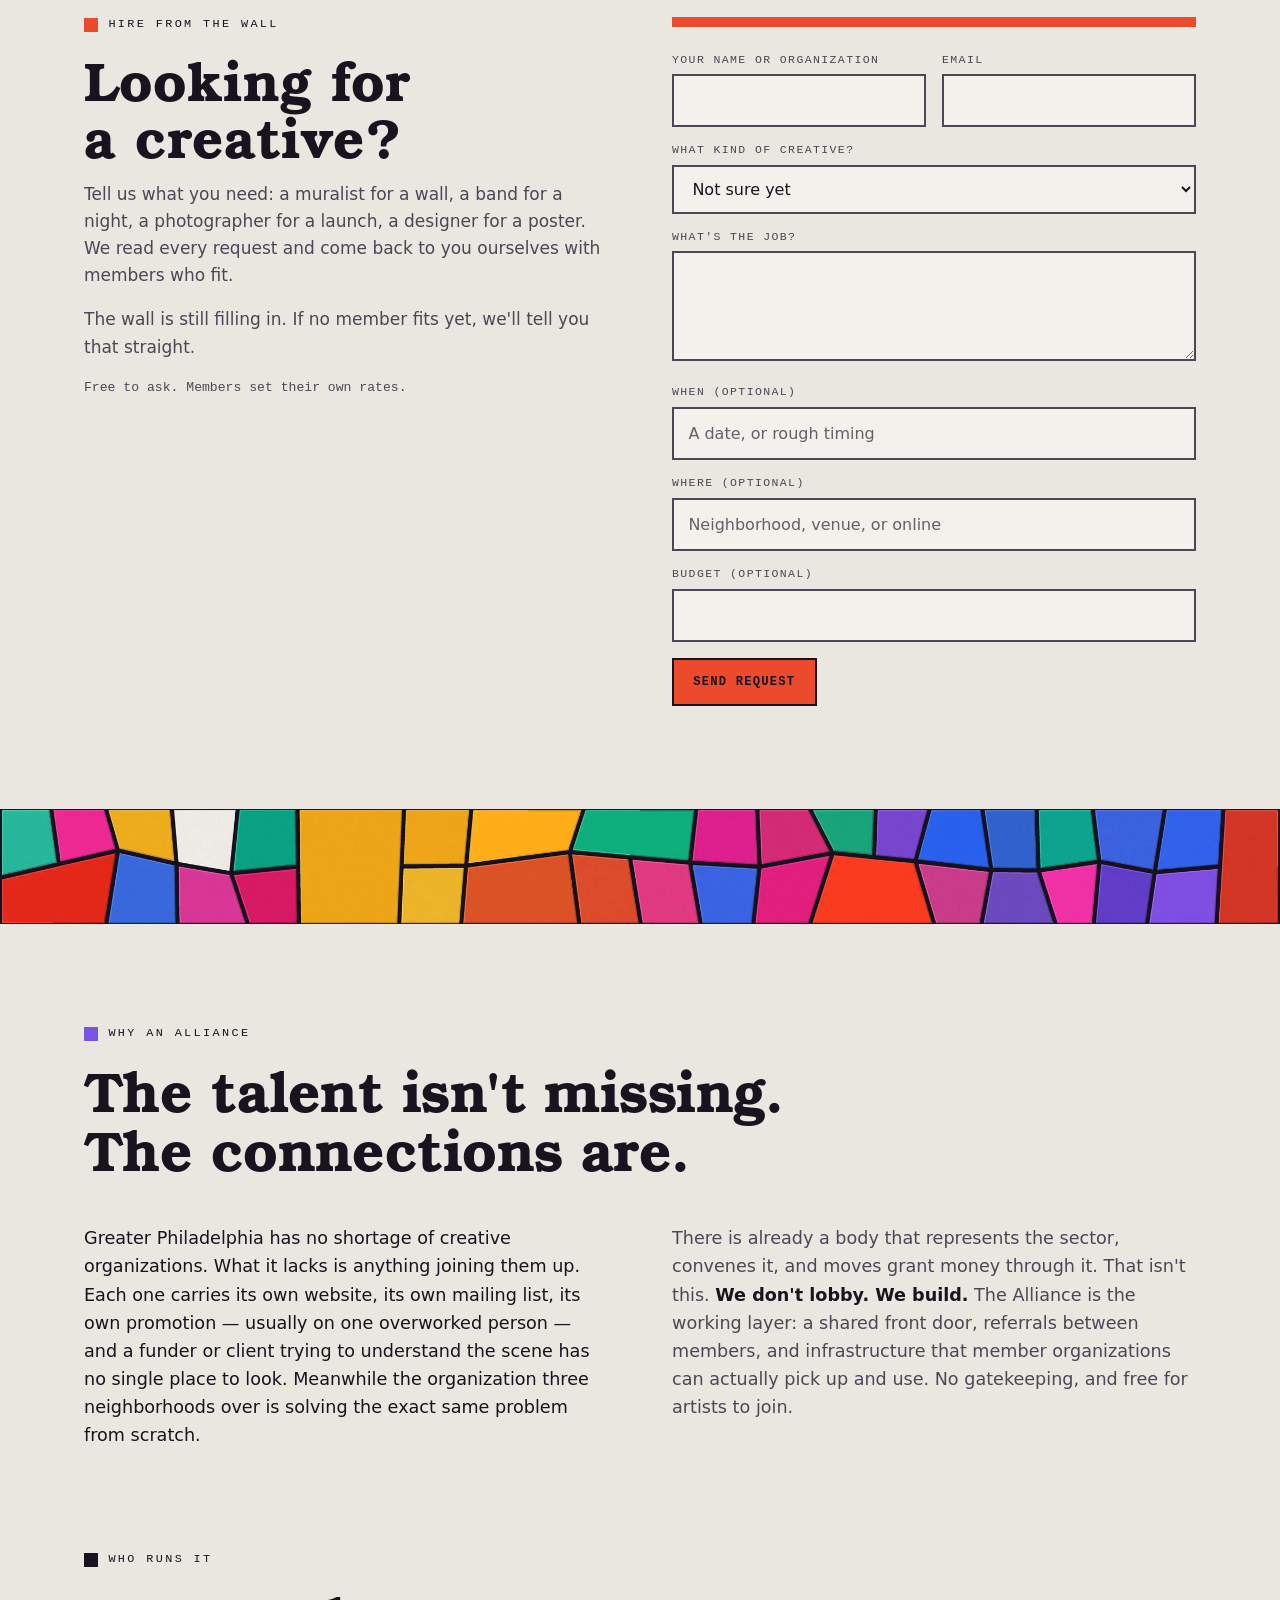
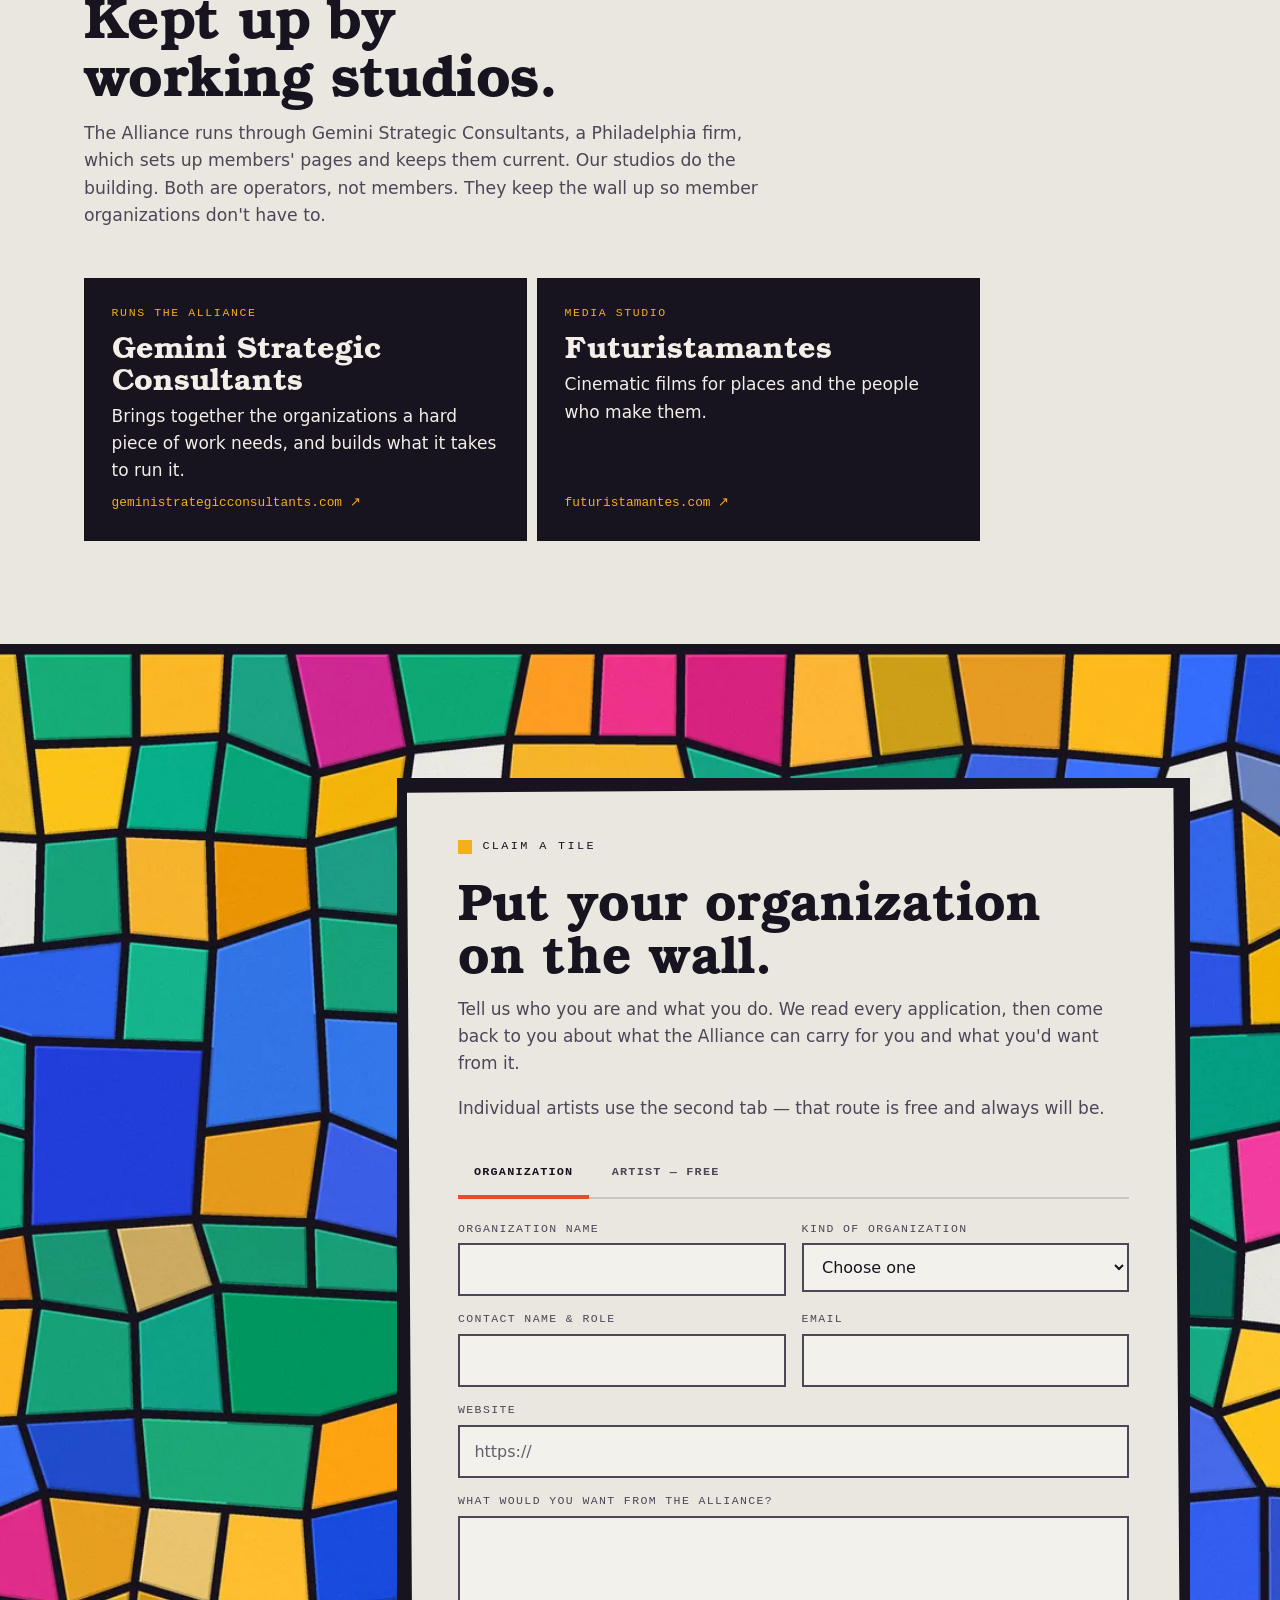
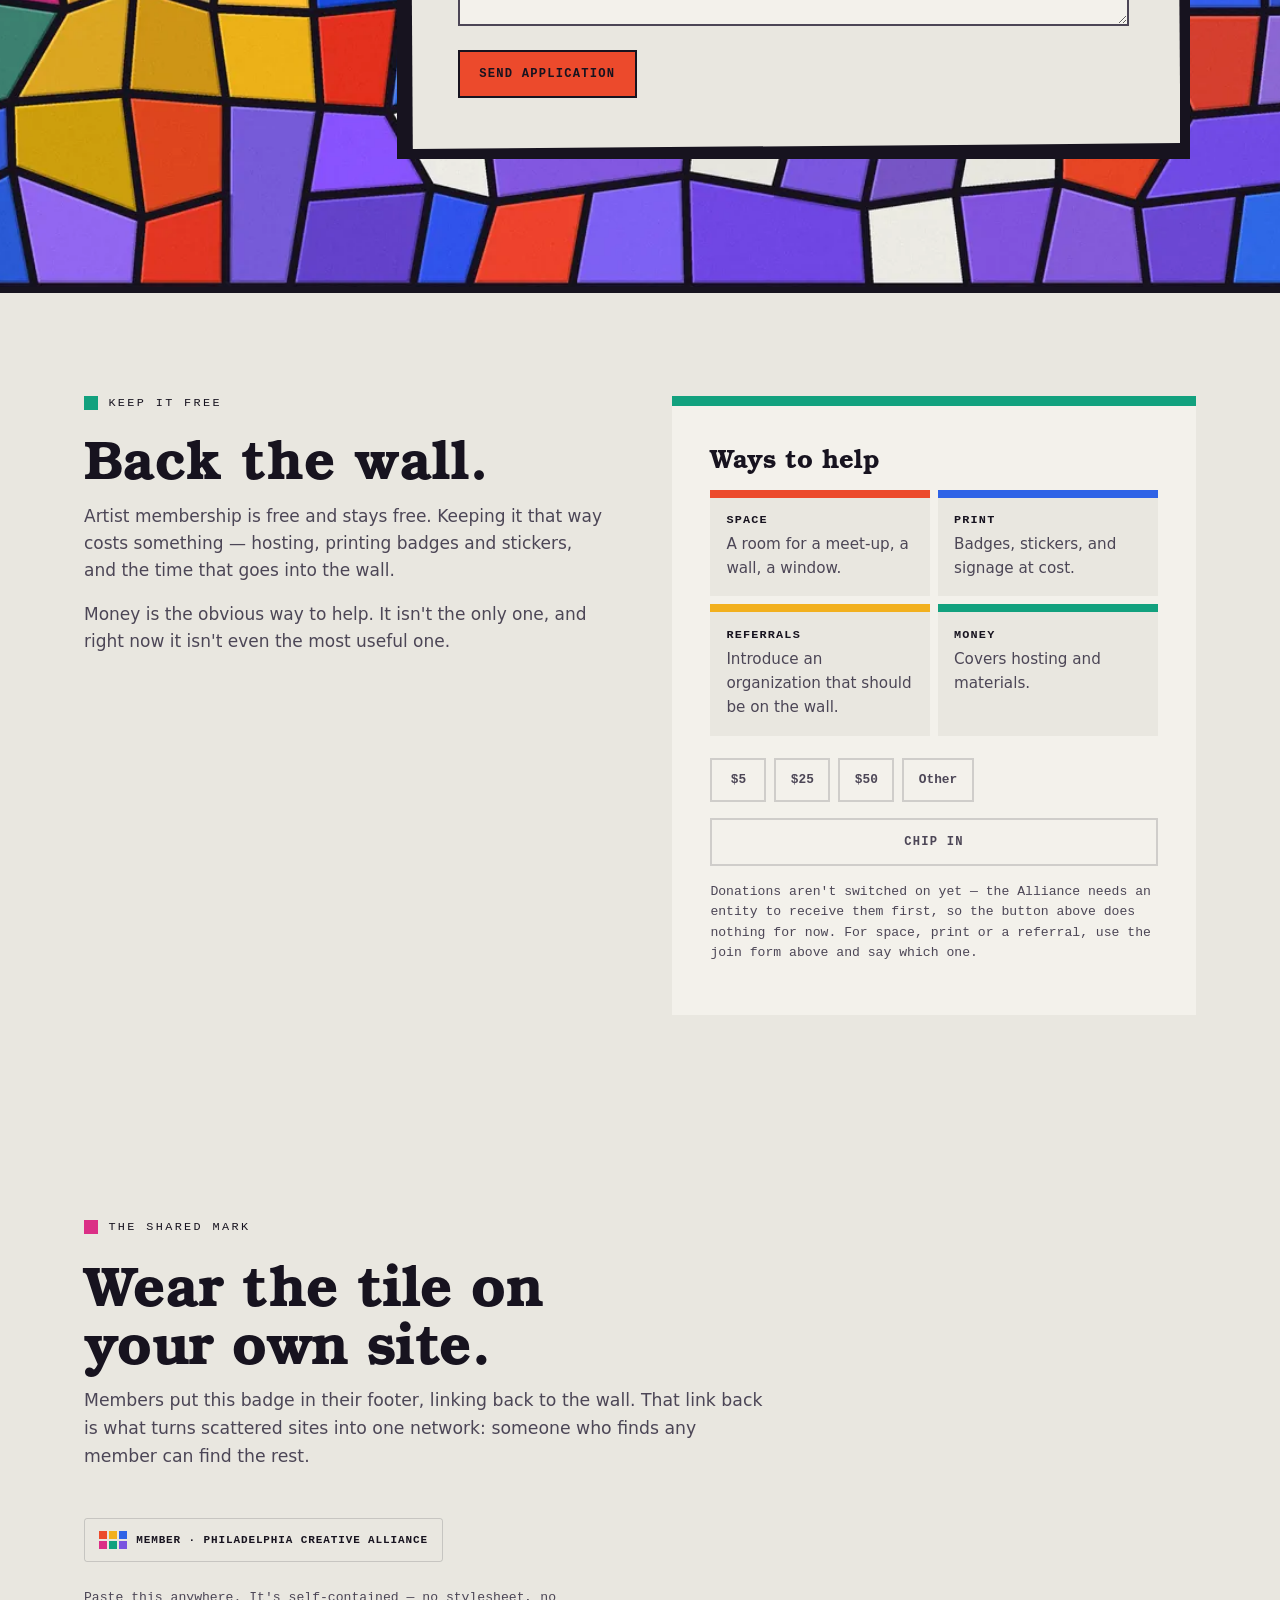
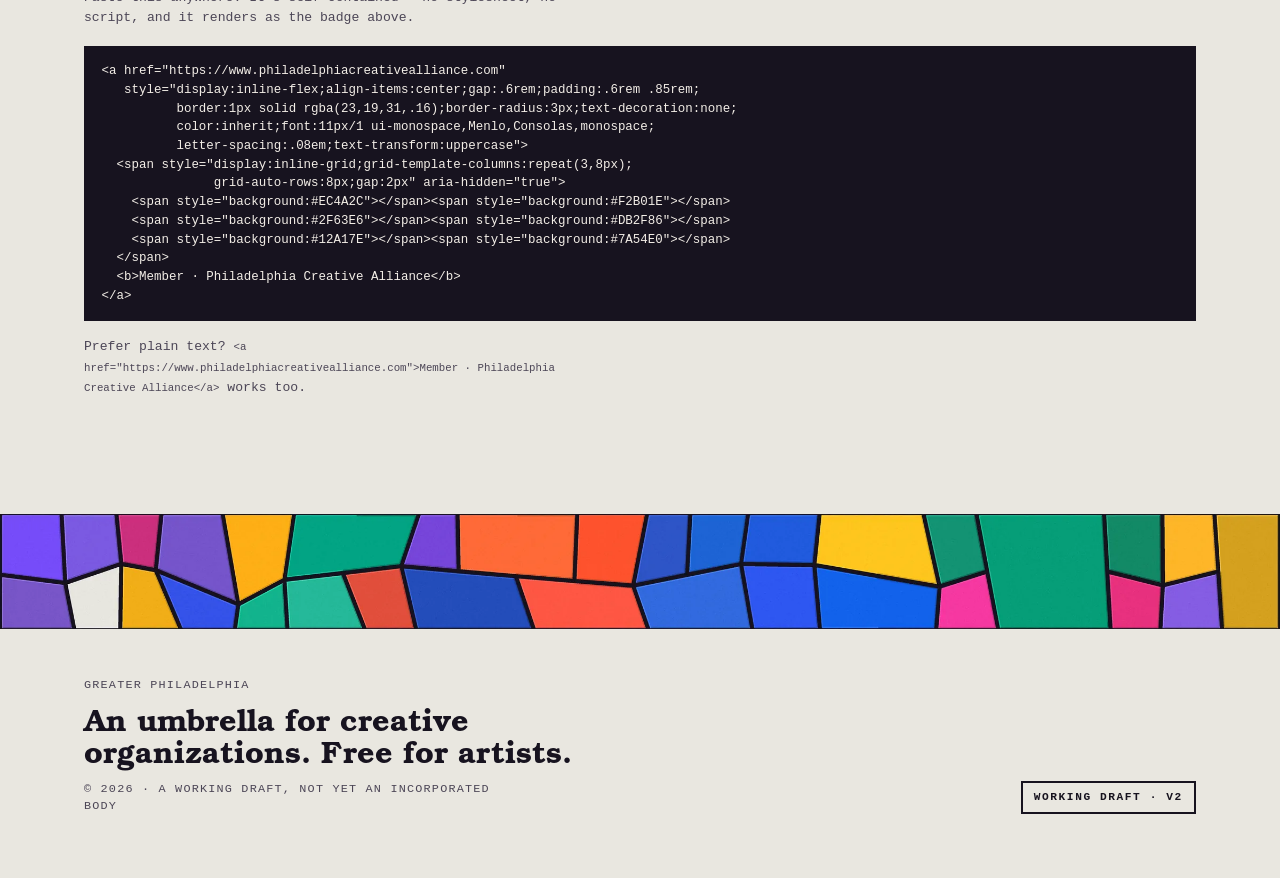
==== commit abf917d7: "Photos on member pages: Jeilah joins (with her two offers), Major Key and Slaw get their first image" ====
--- a/index.html
+++ b/index.html
@@ -656,7 +656,8 @@
 
     // GENERATED artists — tools/profiles.py rewrites this block, do not hand-edit
     artists: [
-      { slug:"major-key", name:"Major Key", disciplines:["musicians-sound", "dancers-performers"], url:"\/artists\/major-key\/", img:"\/img\/artists\/major-key\/tile.webp" },
+      { slug:"jeilah", name:"Jeilah", disciplines:["musicians-sound"], url:"\/artists\/jeilah\/", img:"\/img\/artists\/jeilah\/jeilah-home-hero.webp" },
+      { slug:"major-key", name:"Major Key", disciplines:["musicians-sound", "dancers-performers"], url:"\/artists\/major-key\/", img:"\/img\/artists\/major-key\/major-key-portrait-majorkey.webp" },
       { slug:"slaw", name:"Shaun \u201cSlaw\u201d Durbin", disciplines:["muralists-street"], url:"\/artists\/slaw\/", img:"\/img\/artists\/slaw\/tile.webp" }
     ],
     // END GENERATED artists
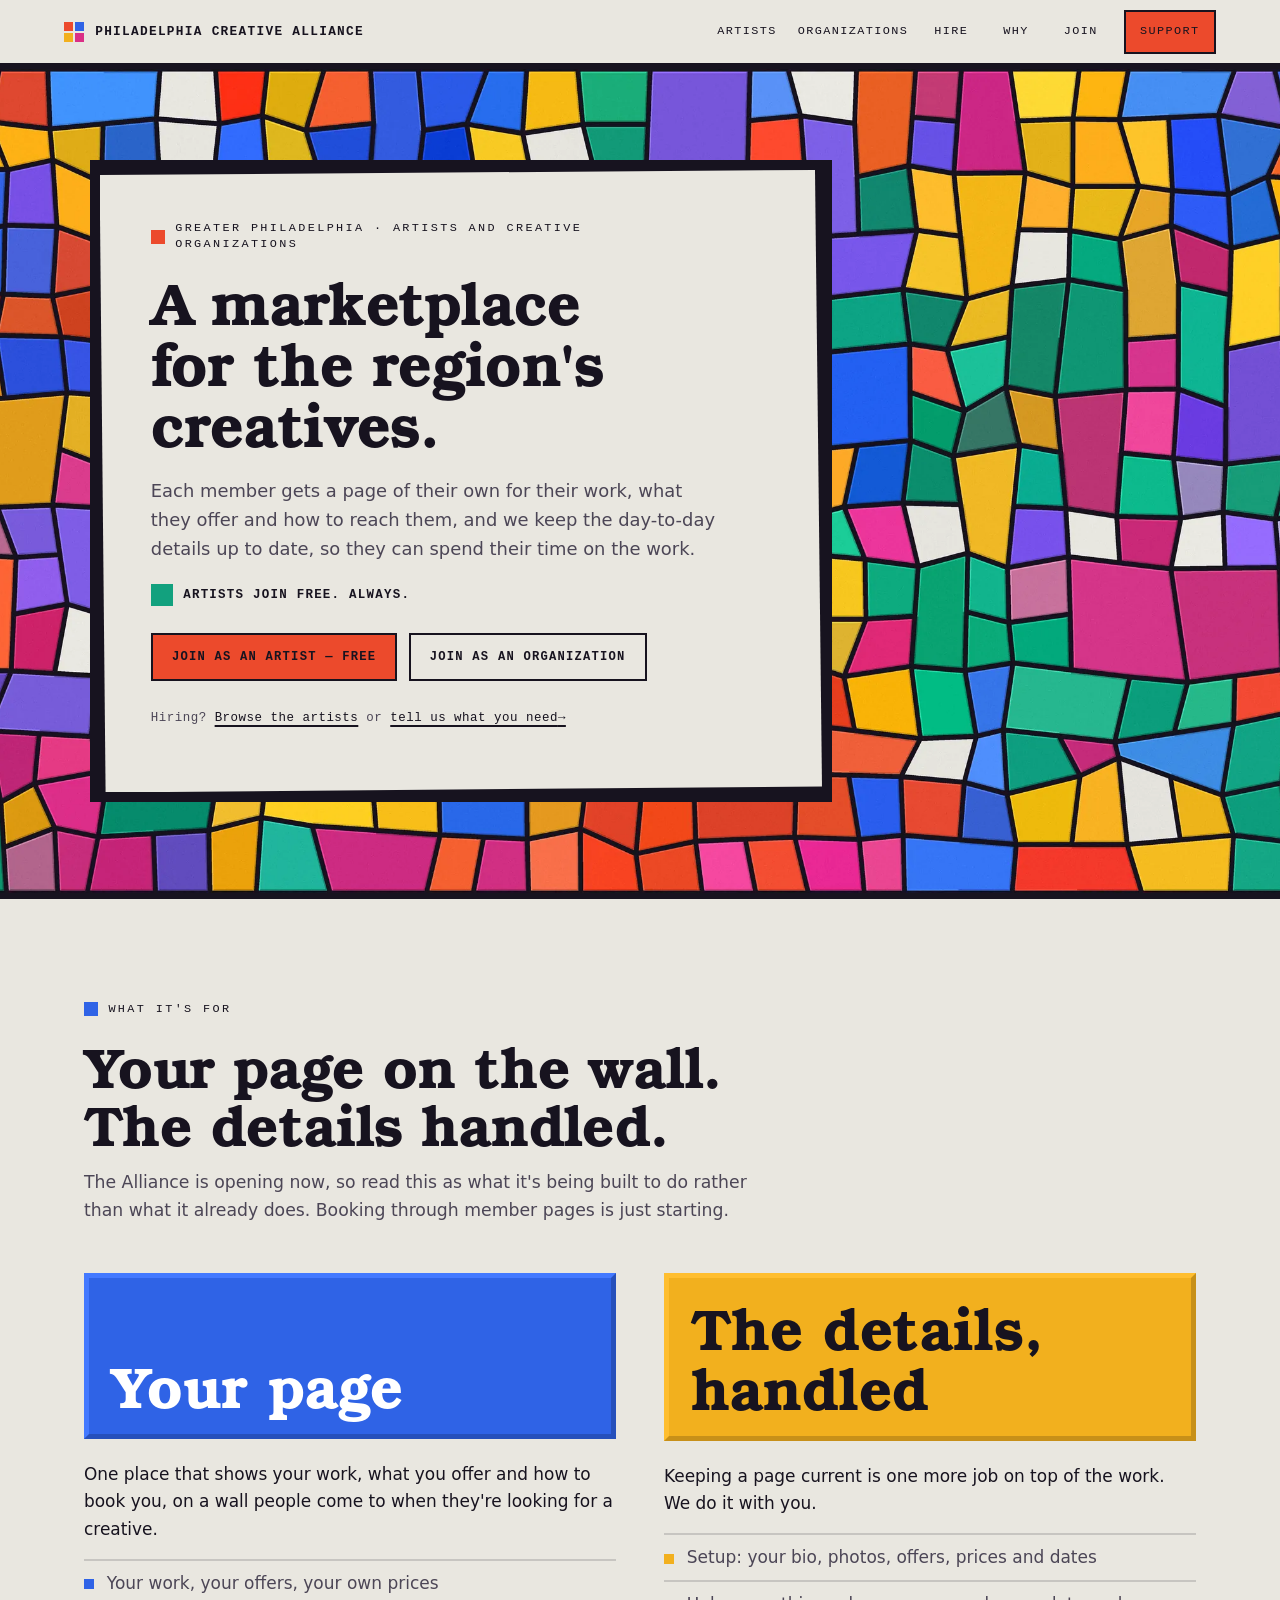
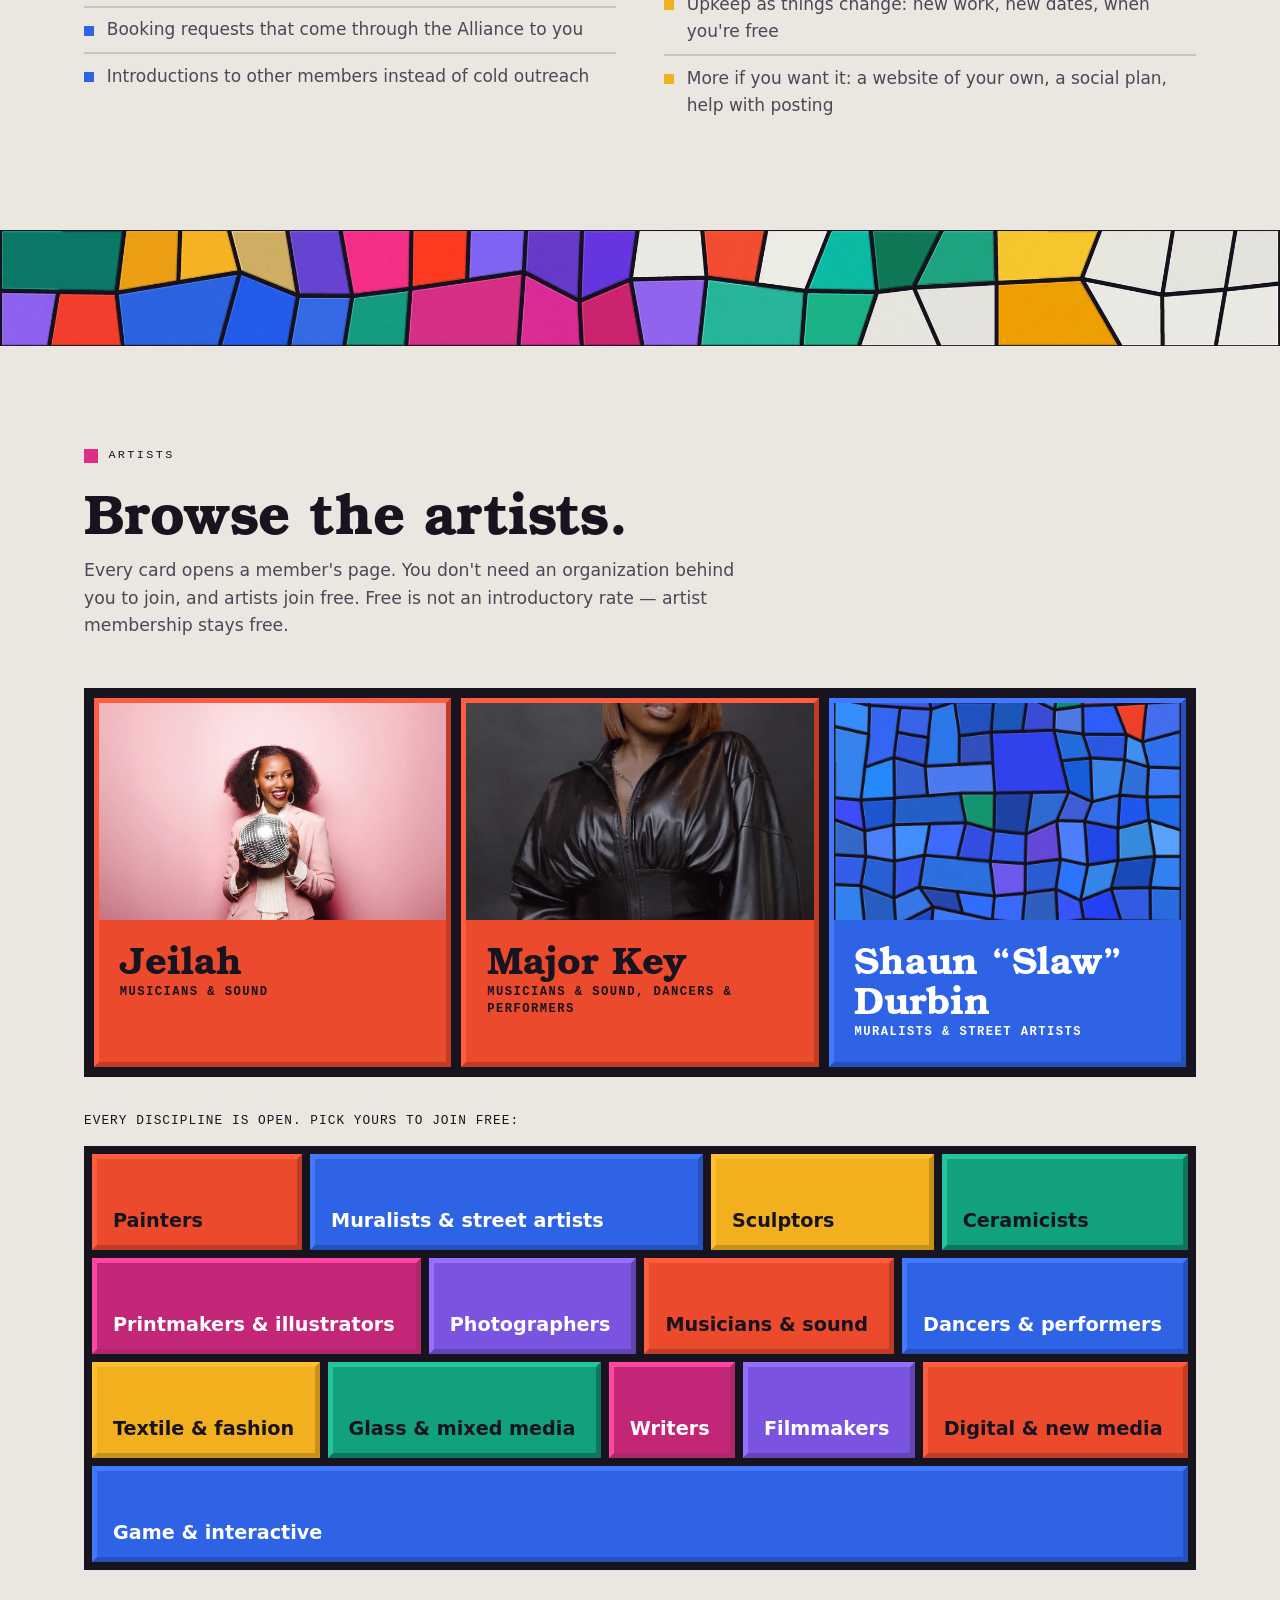
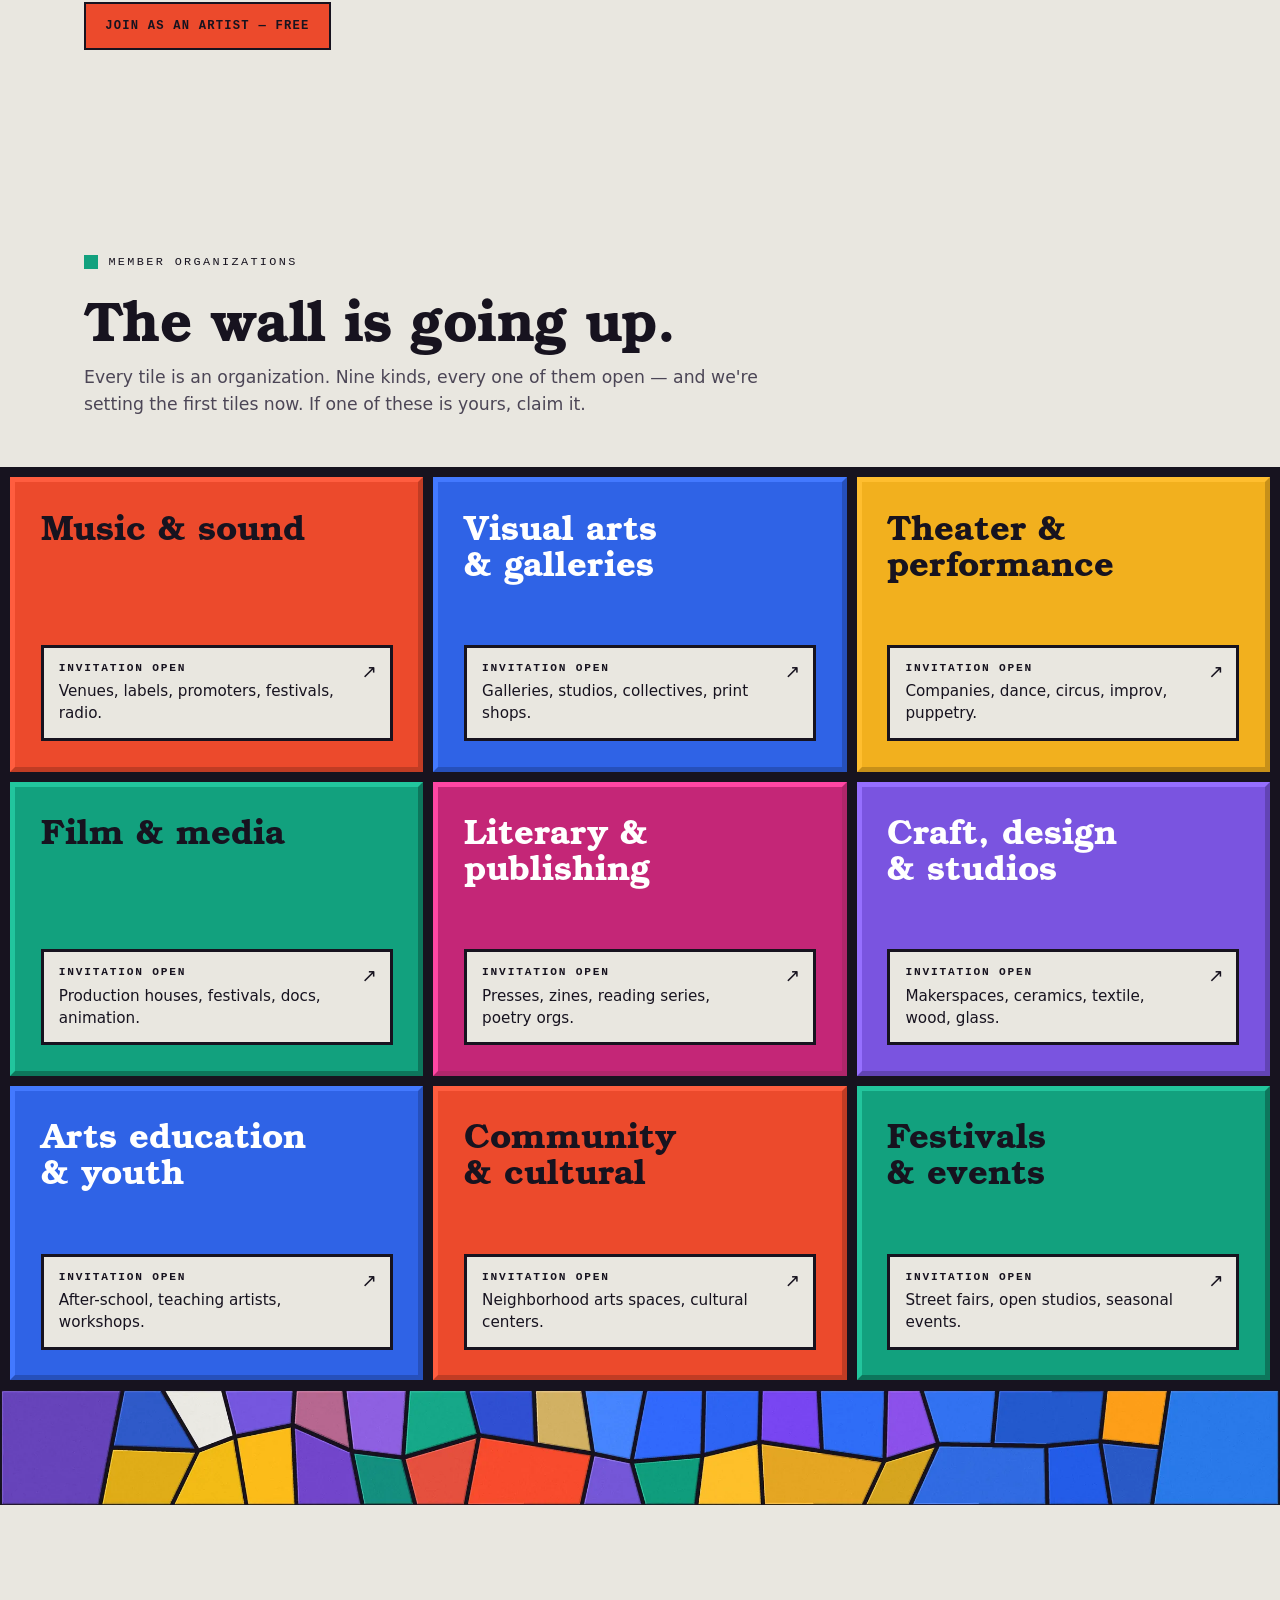
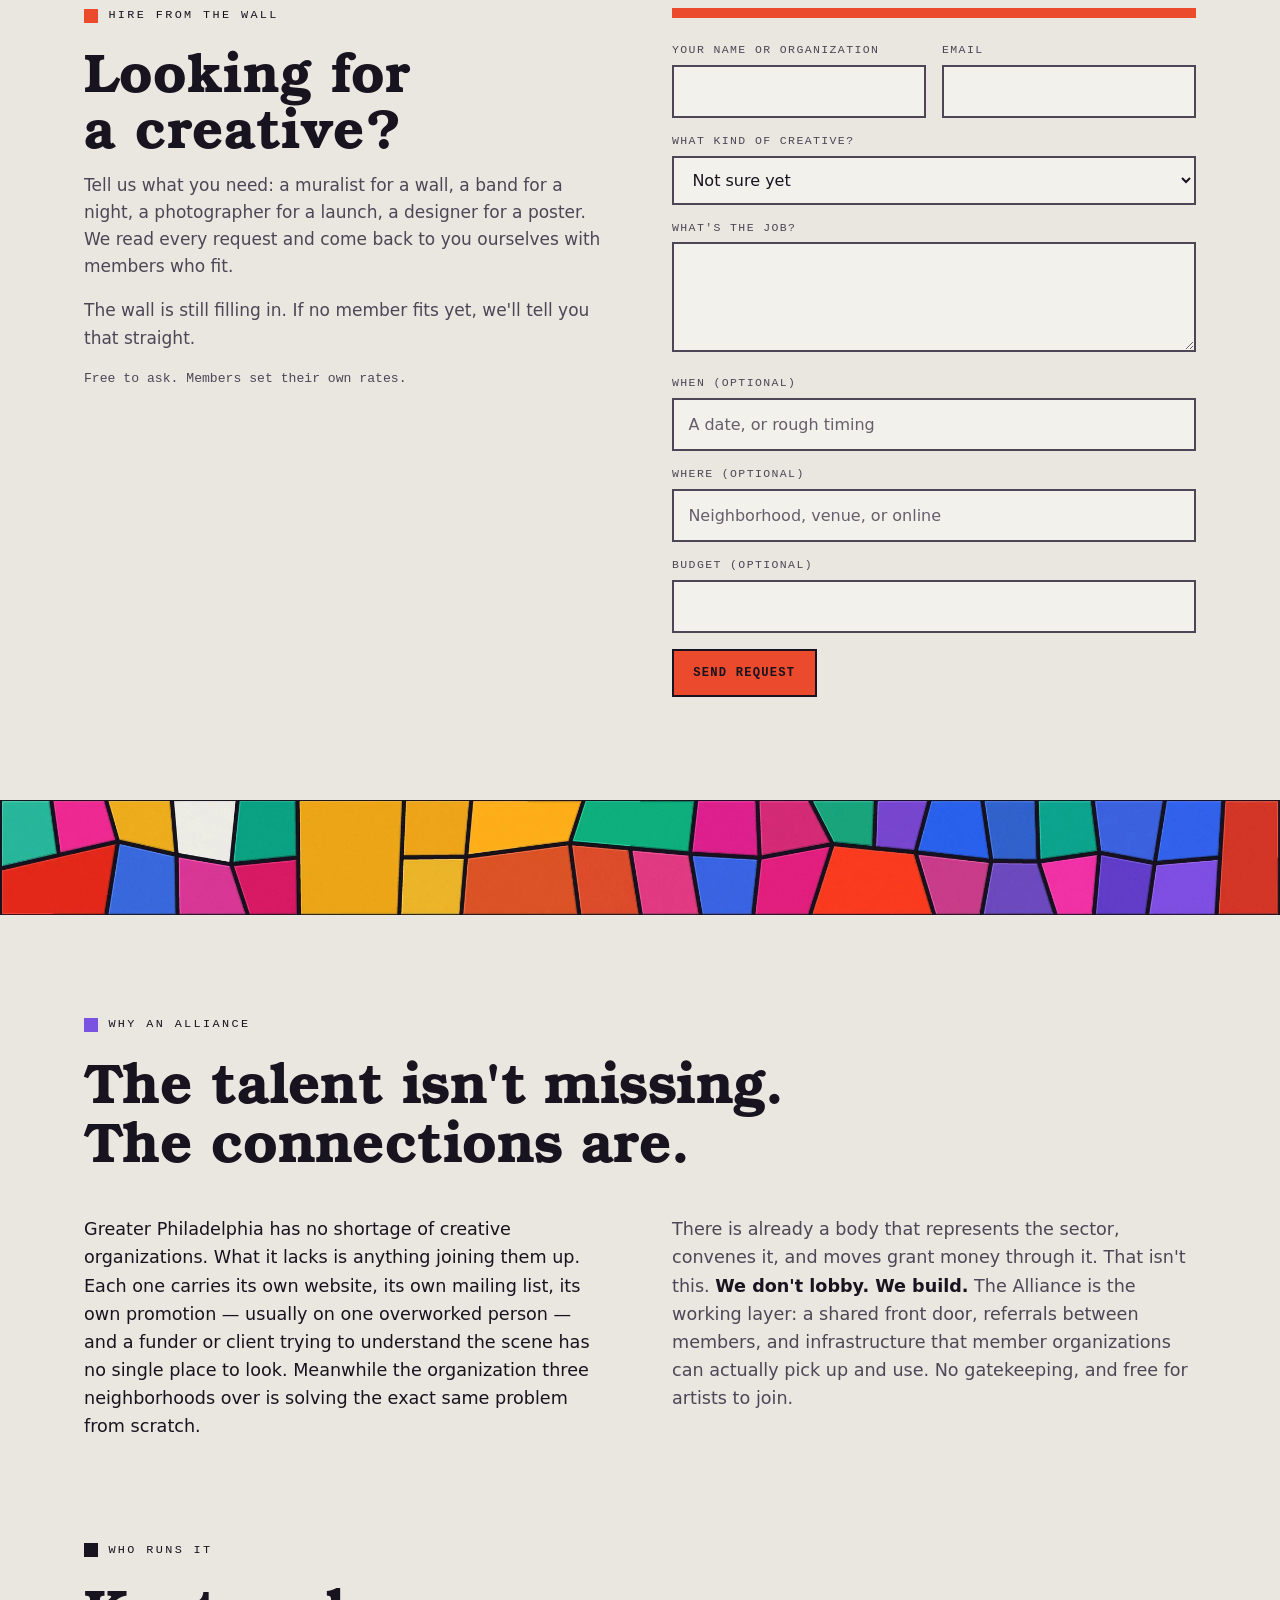
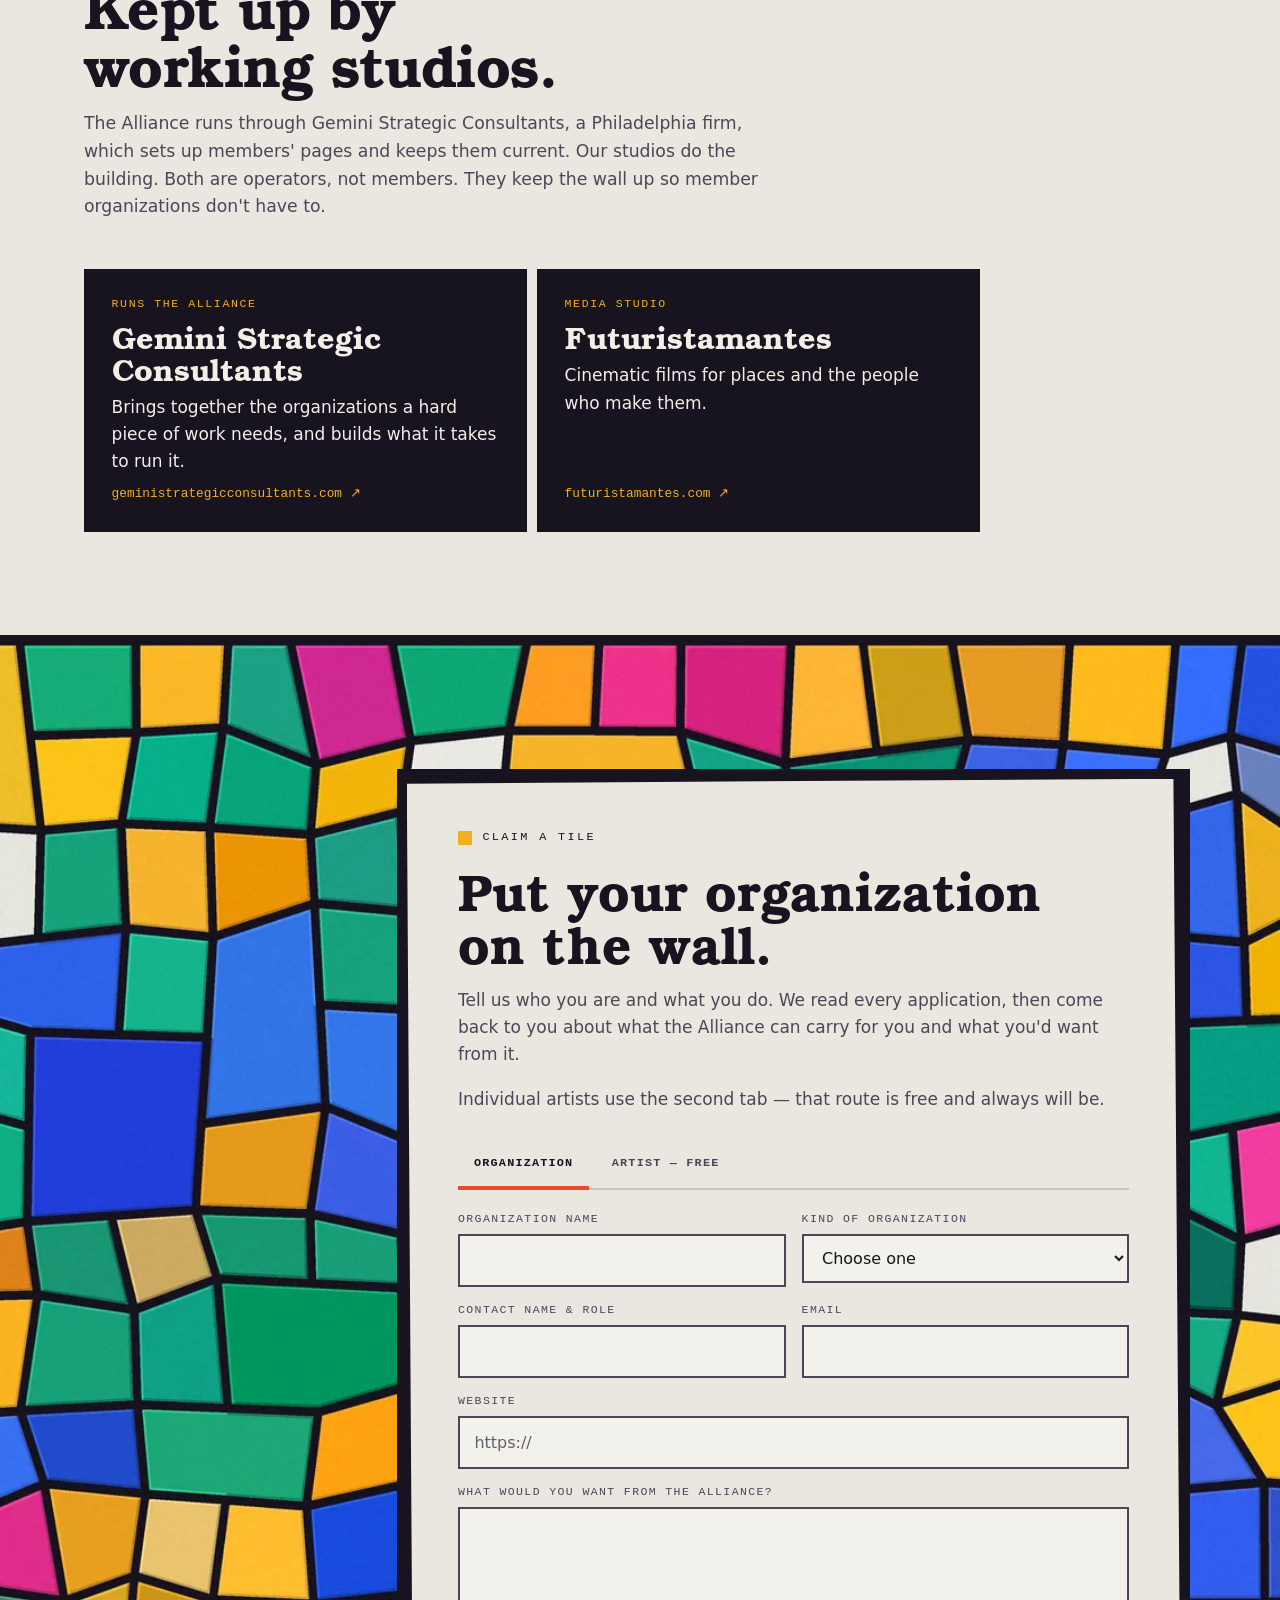
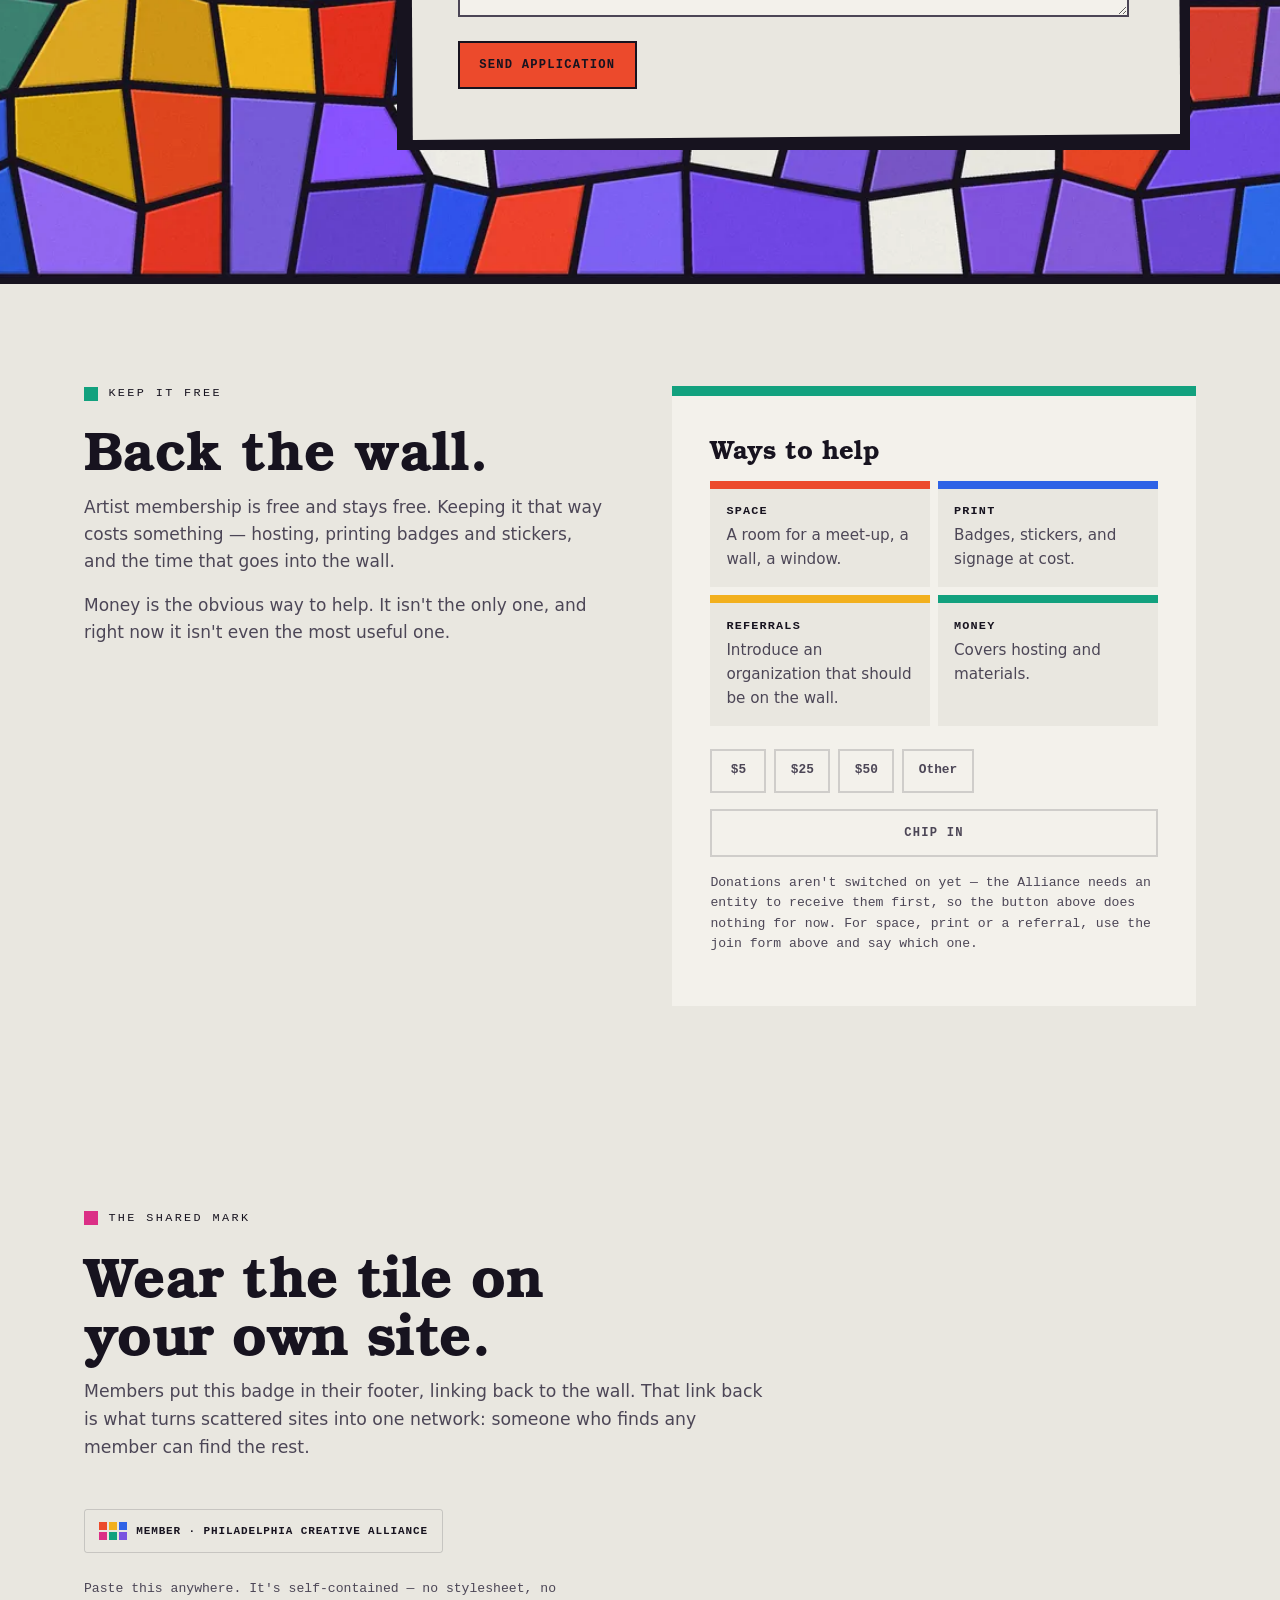
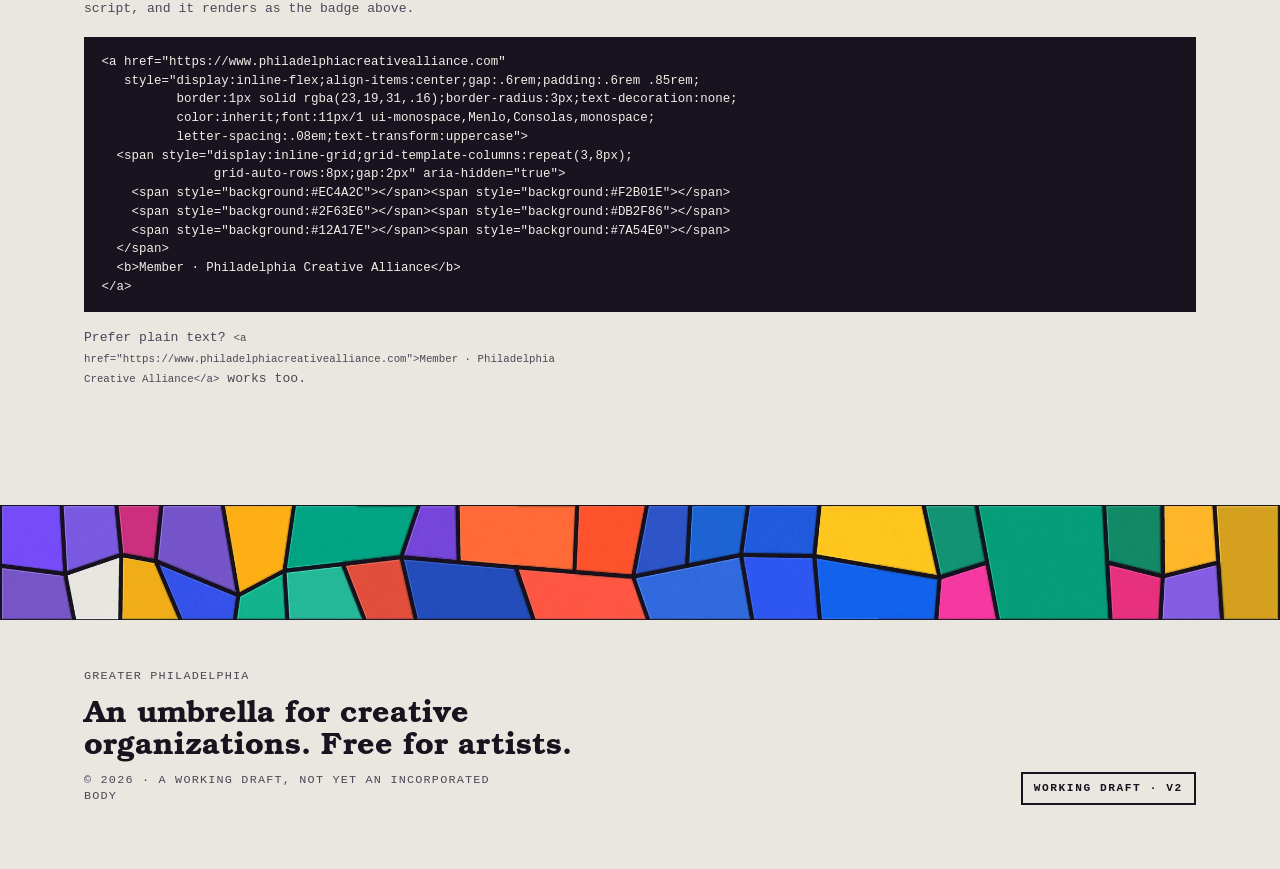
==== commit 2507e248: "Homepage: drop the repeated booking line from the hero (Ian's OK on the copy, 13 Nov)" ====
--- a/index.html
+++ b/index.html
@@ -335,7 +335,7 @@
       <div class="panel">
         <p class="eyebrow sq1">Greater Philadelphia · Artists and creative organizations</p>
         <h1 id="hero-h">A marketplace for the region's creatives.</h1>
-        <p class="lede">Each member gets a page of their own for their work, what they offer and how to reach them, and we keep the day-to-day details up to date, so they can spend their time on the work. Booking through member pages is just starting.</p>
+        <p class="lede">Each member gets a page of their own for their work, what they offer and how to reach them, and we keep the day-to-day details up to date, so they can spend their time on the work.</p>
         <p class="free">Artists join free. Always.</p>
         <div class="doors">
           <a class="btn solid" href="#join-artist">Join as an artist — free</a>
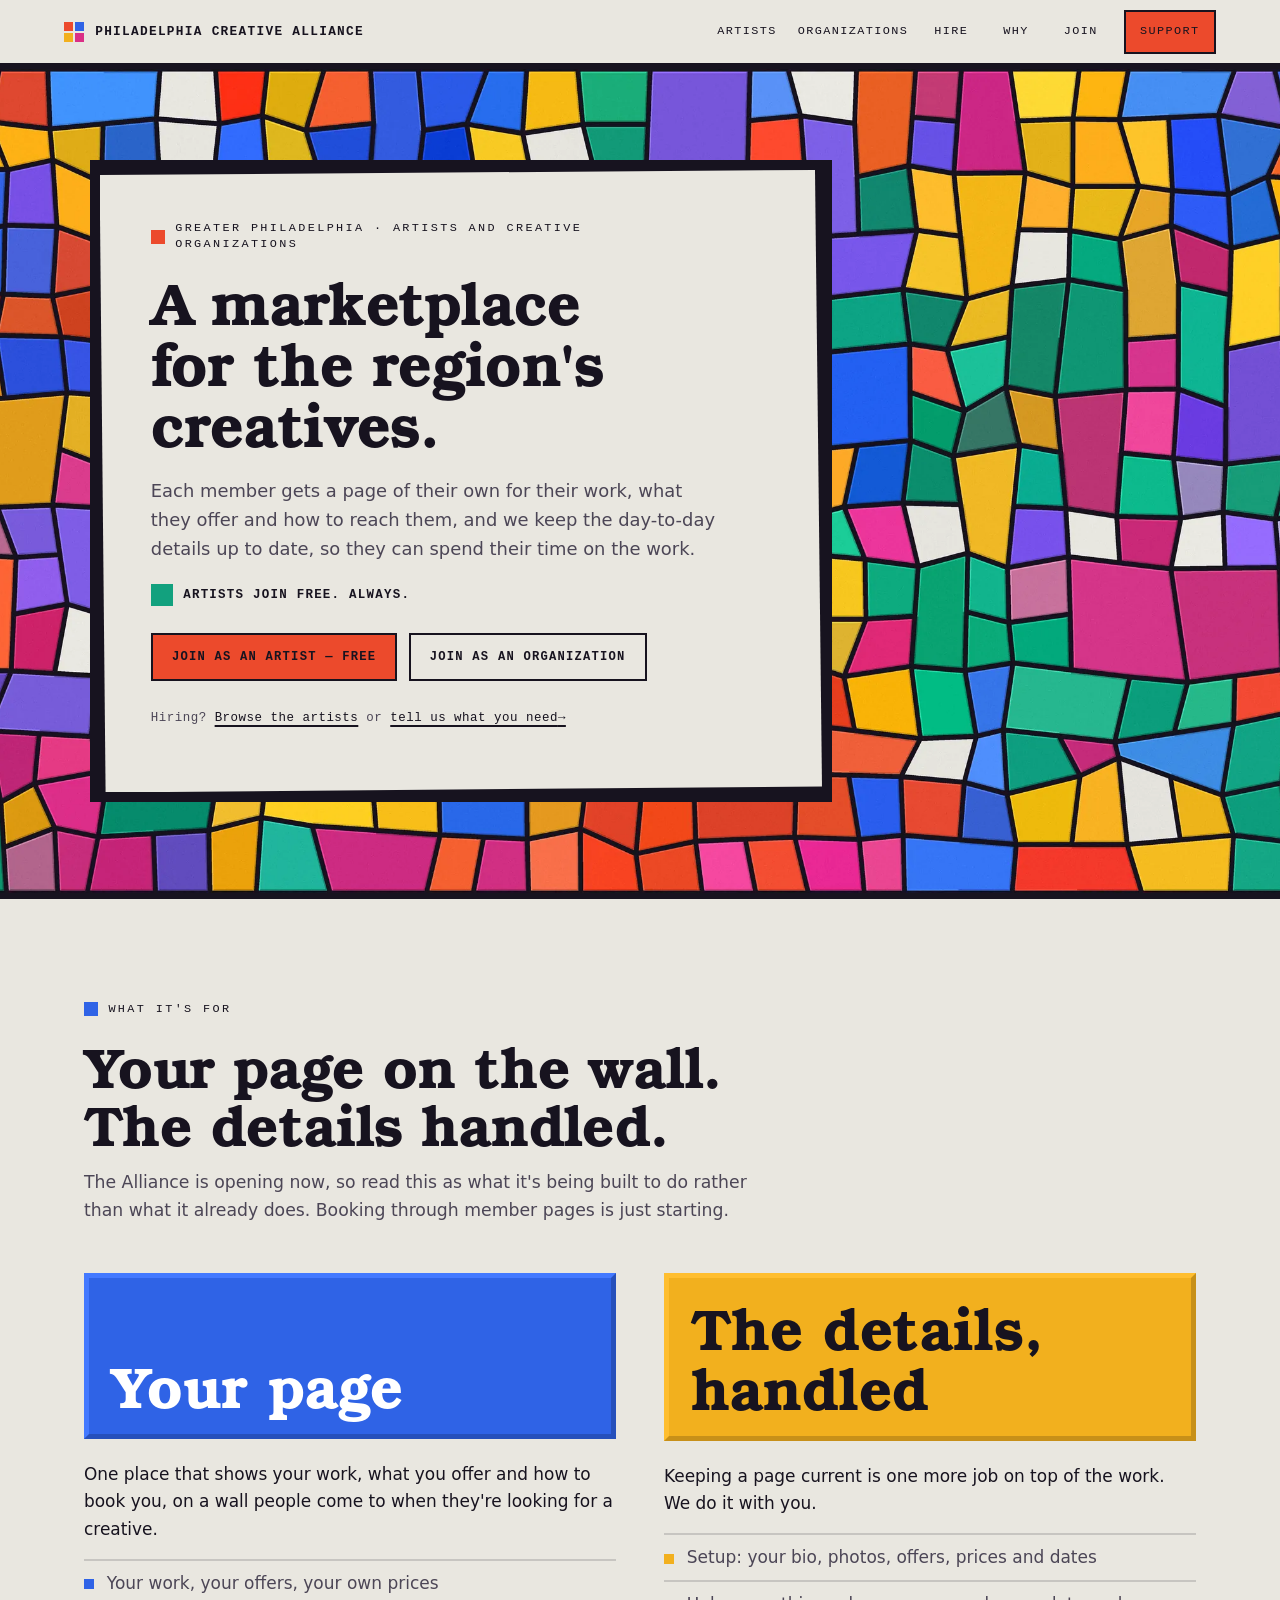
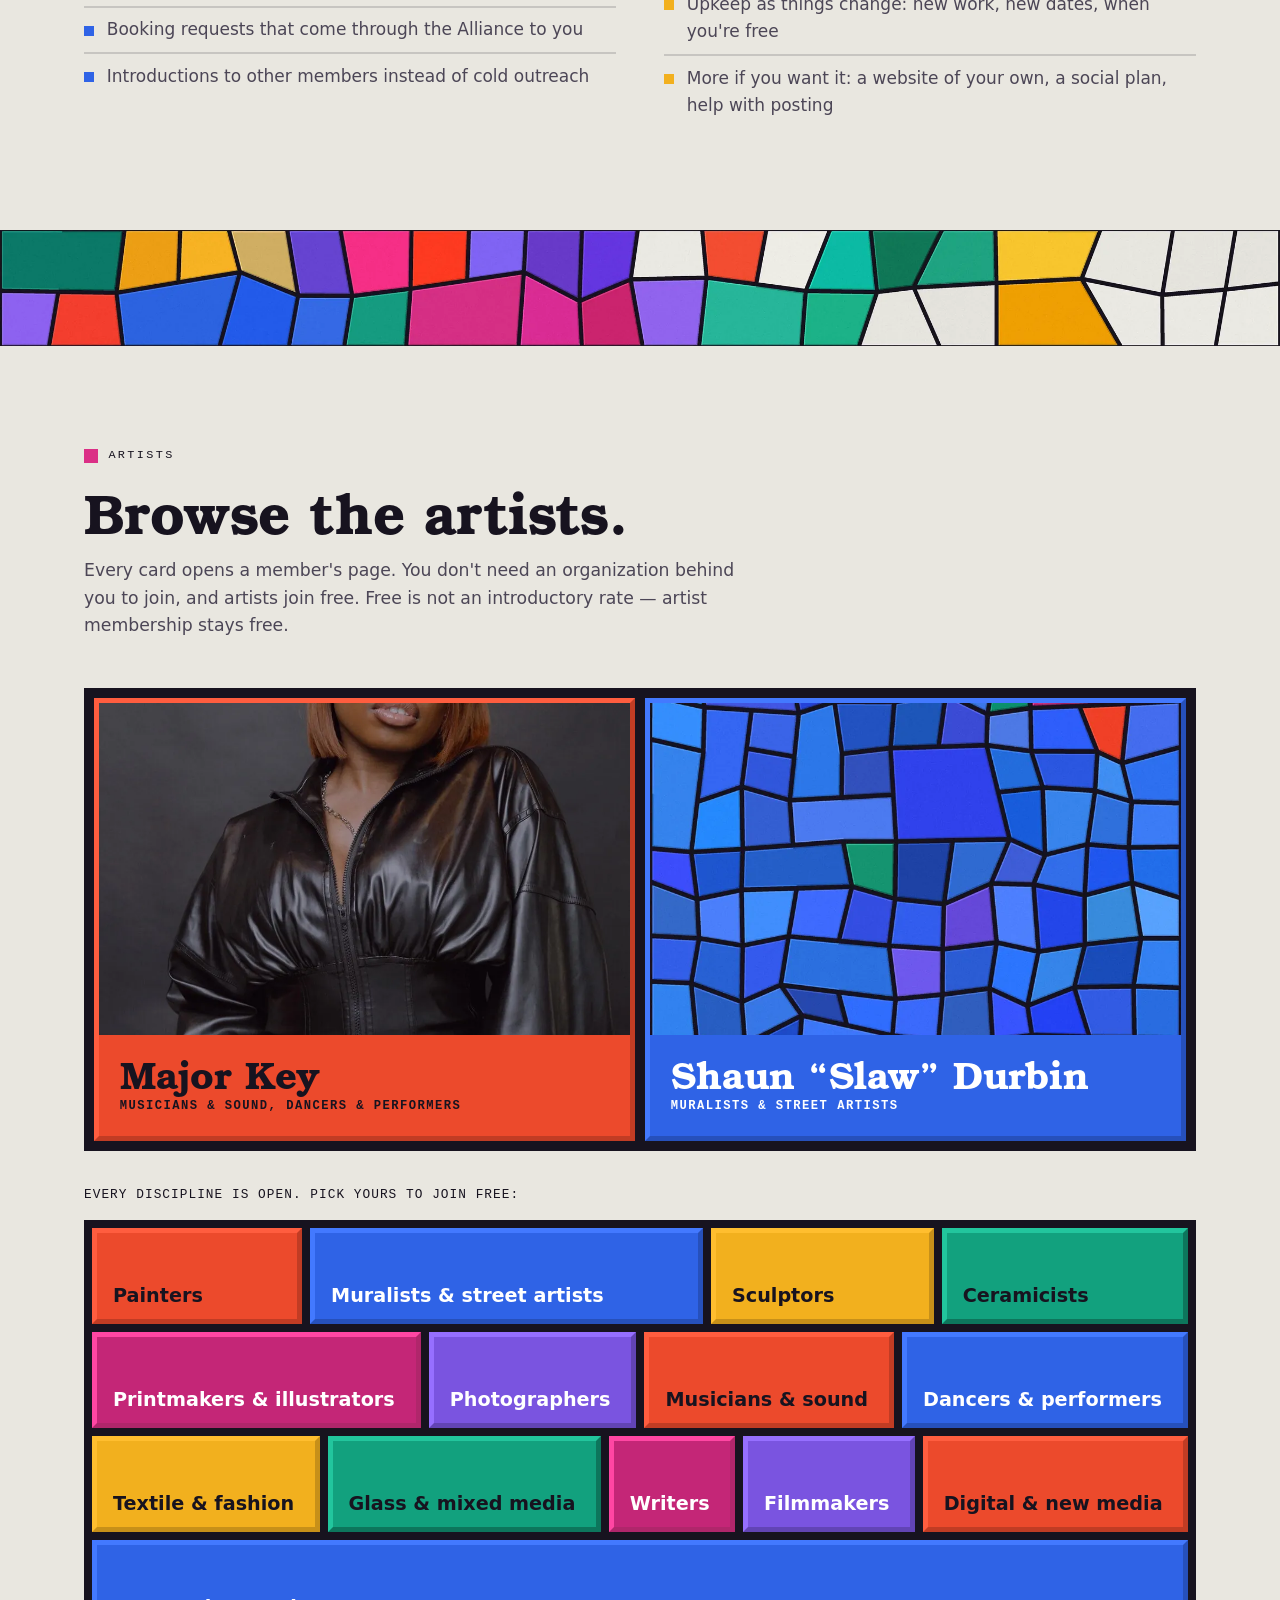
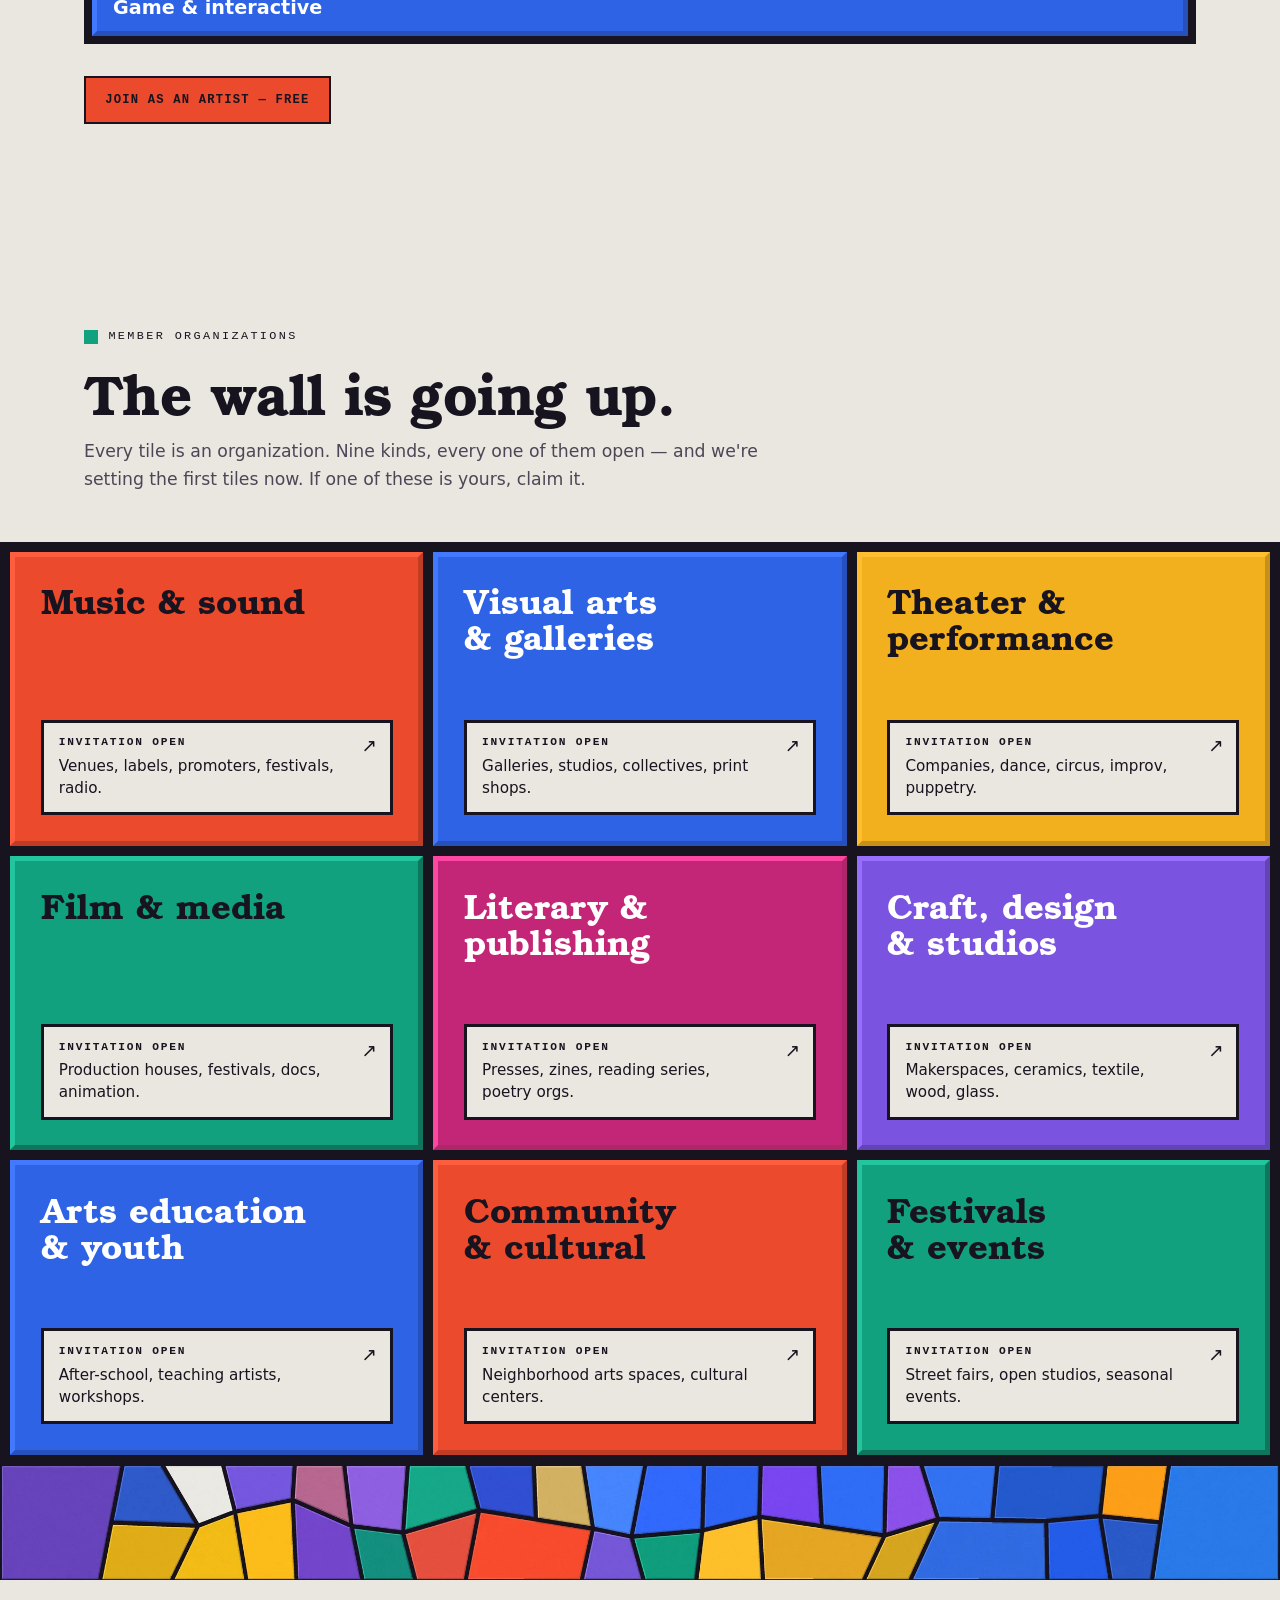
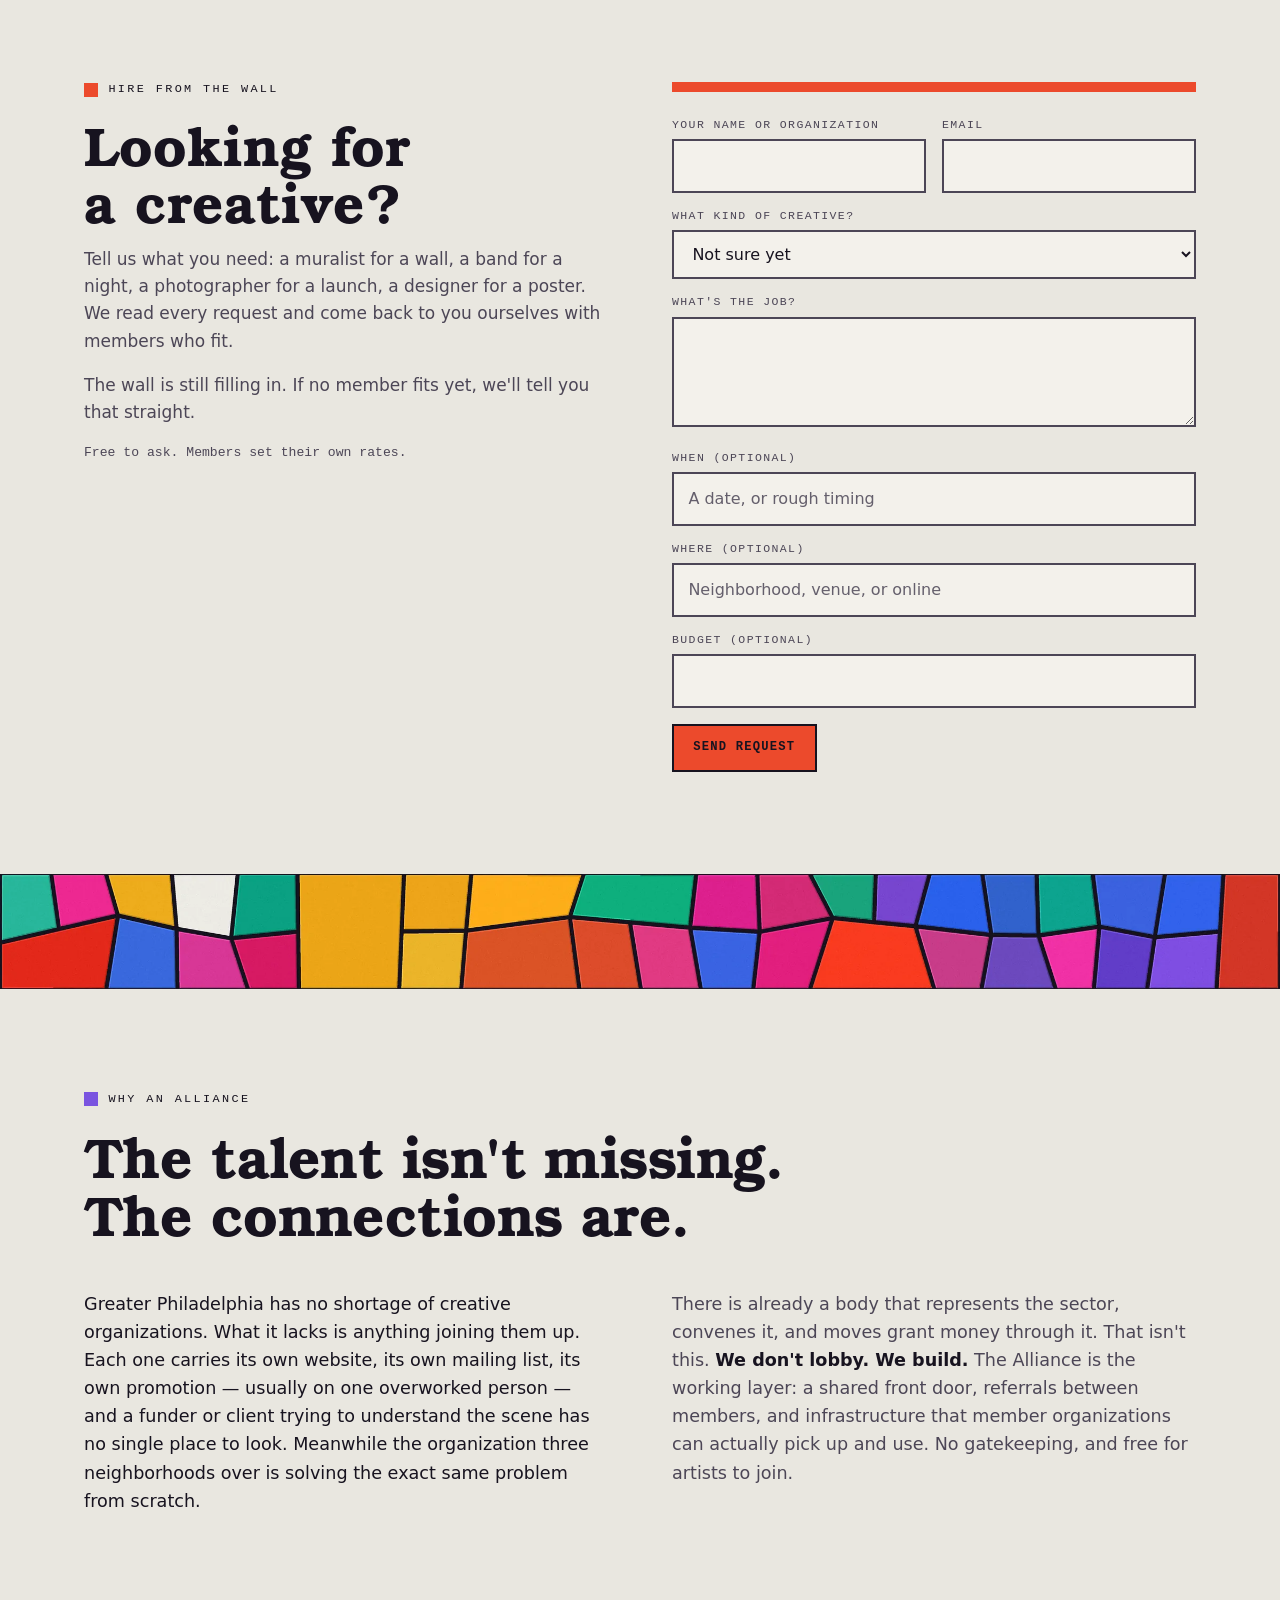
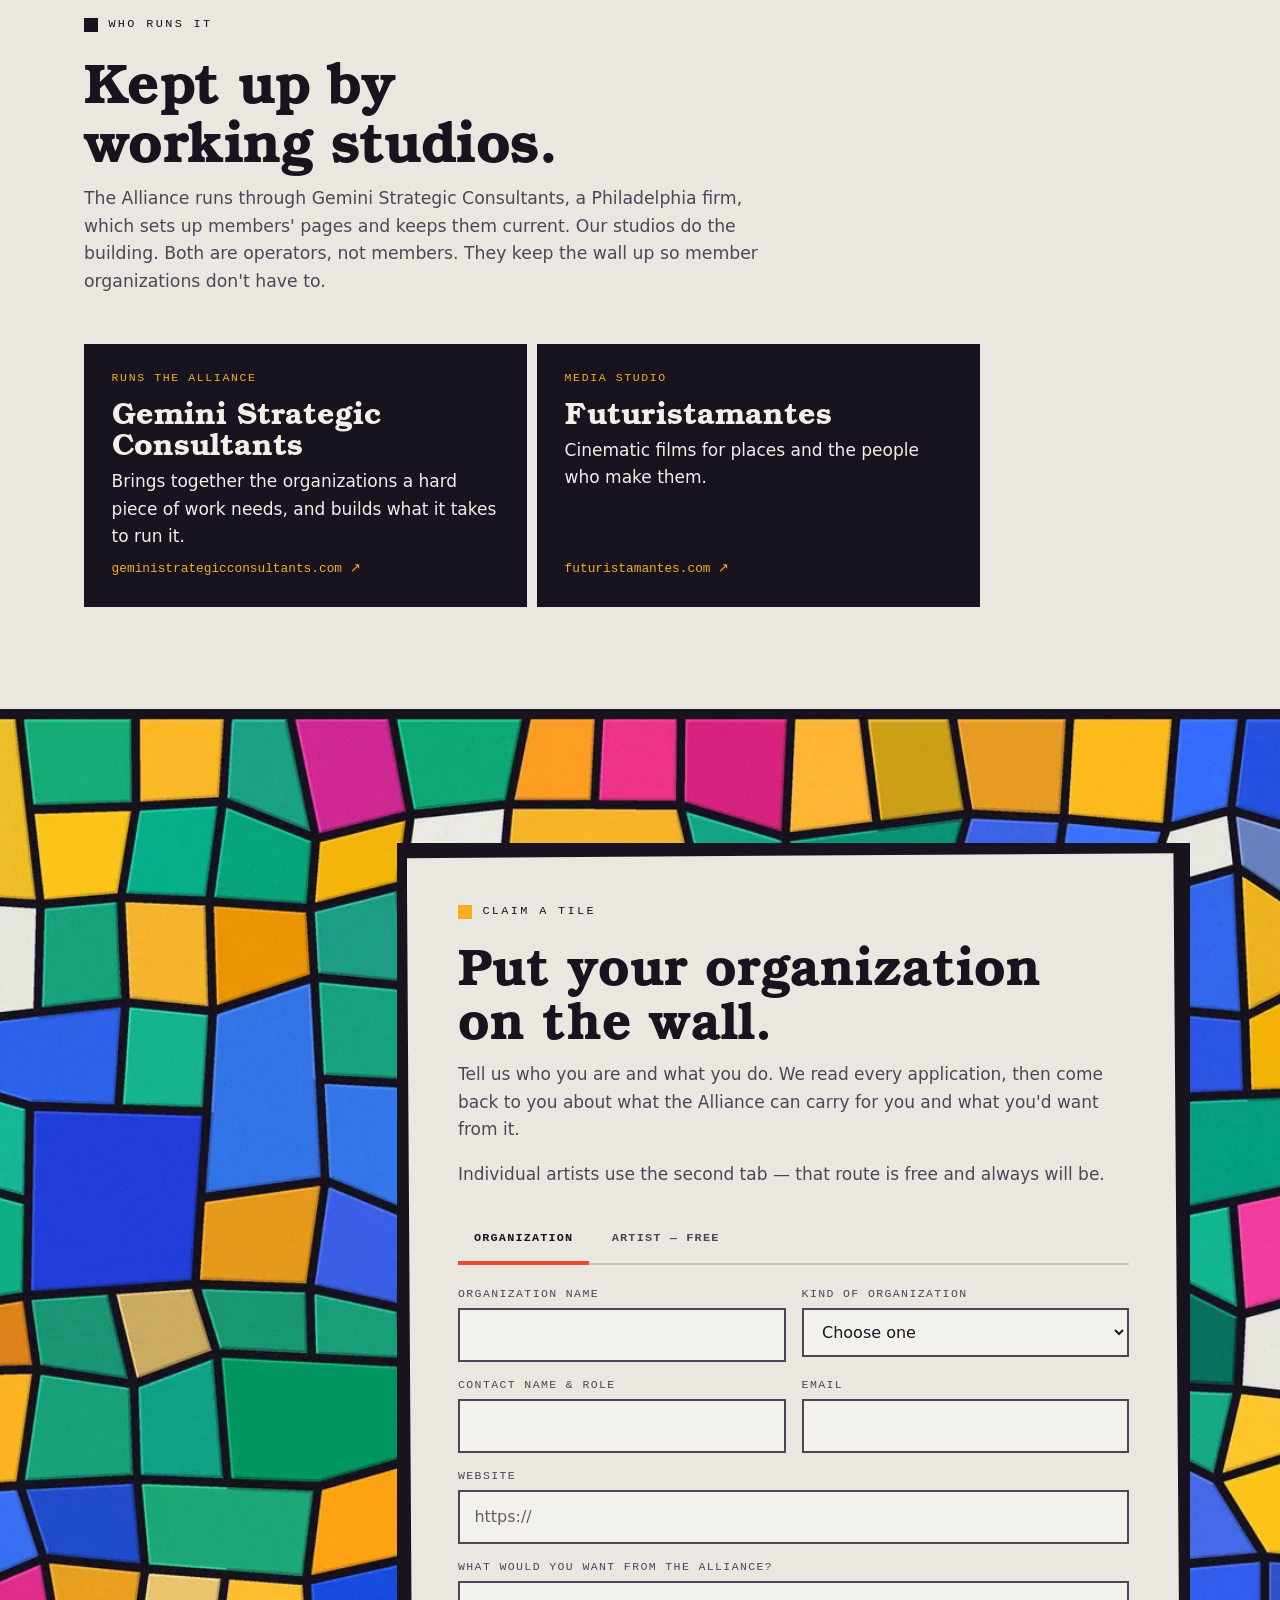
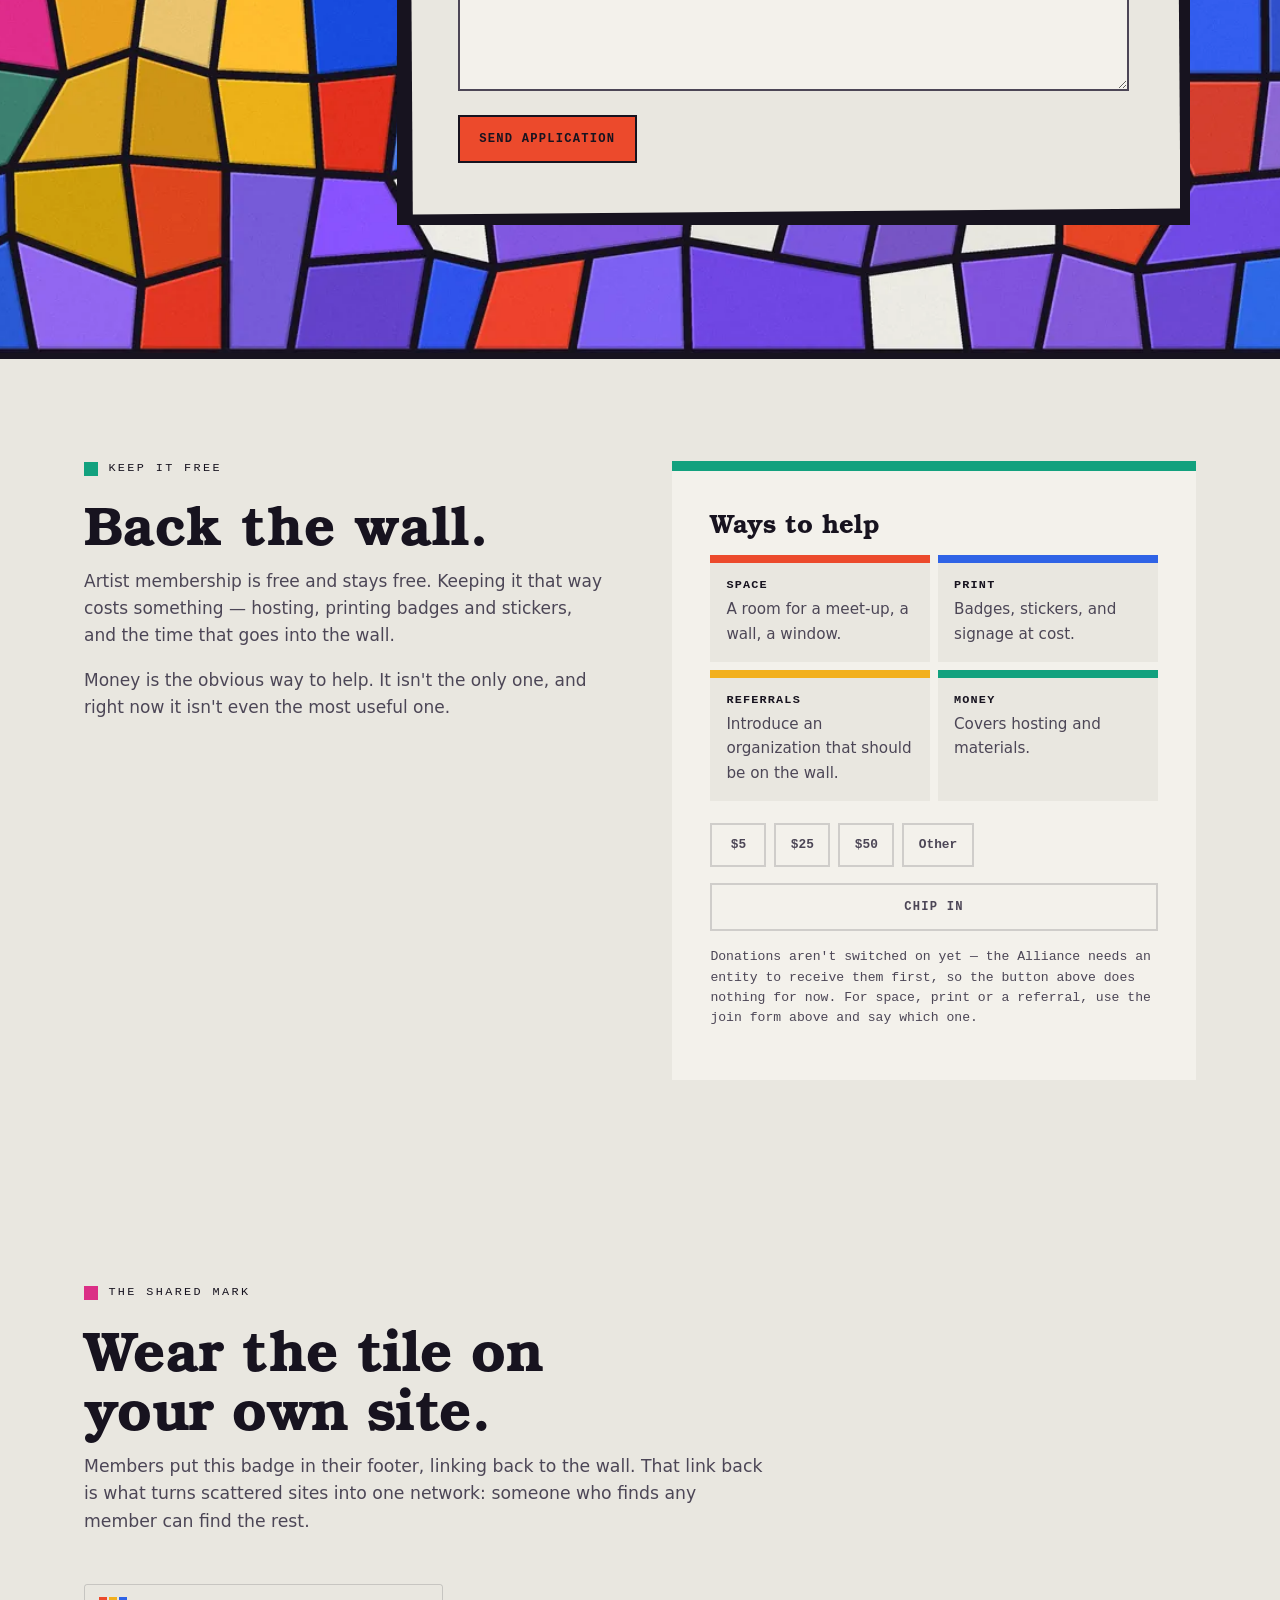
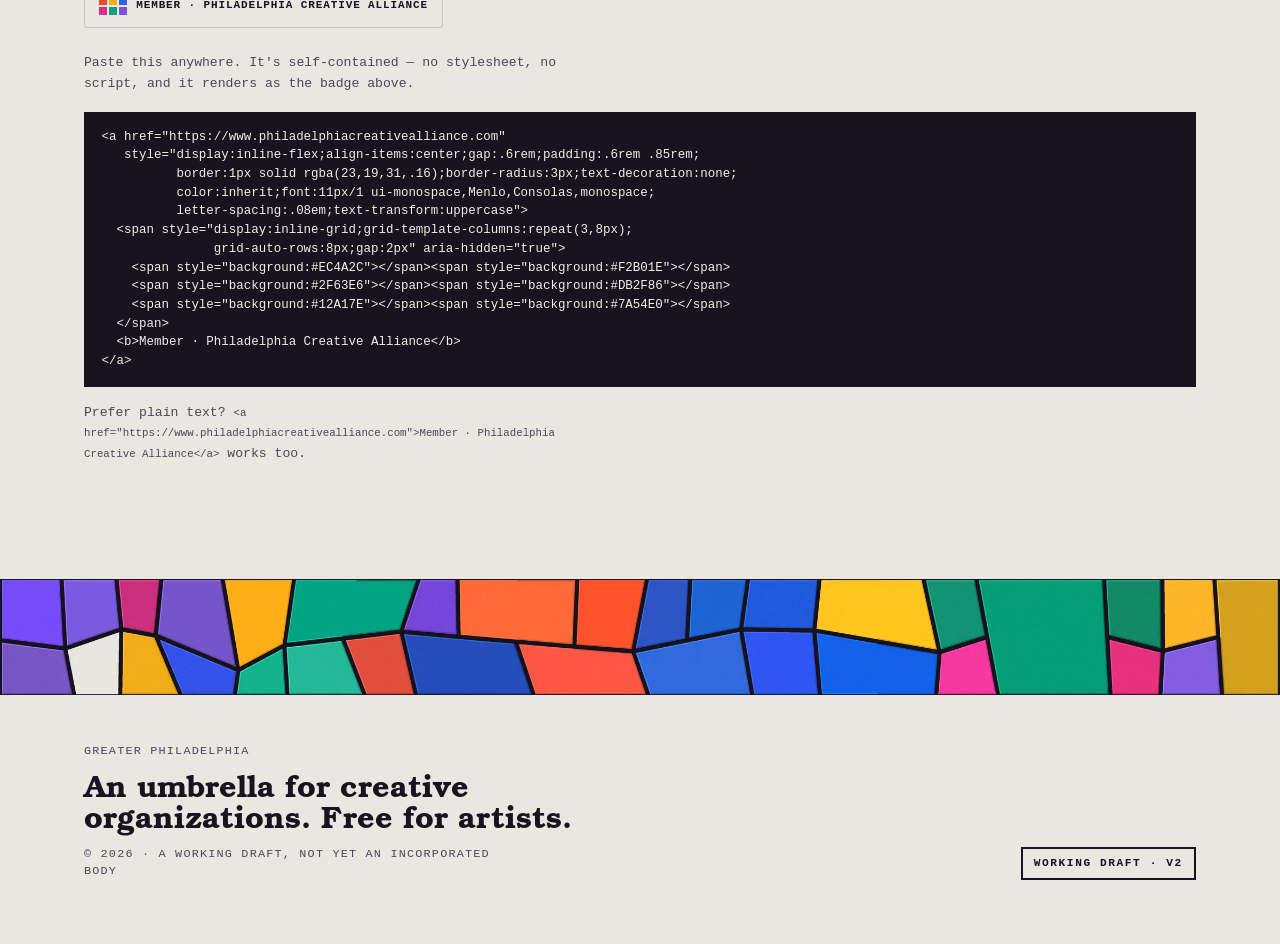
==== commit 9bd9265f: "Take Jeilah's member page down: Harry, 16 Nov, she has not agreed to be listed (record kept outside " ====
--- a/index.html
+++ b/index.html
@@ -656,7 +656,6 @@
 
     // GENERATED artists — tools/profiles.py rewrites this block, do not hand-edit
     artists: [
-      { slug:"jeilah", name:"Jeilah", disciplines:["musicians-sound"], url:"\/artists\/jeilah\/", img:"\/img\/artists\/jeilah\/jeilah-home-hero.webp" },
       { slug:"major-key", name:"Major Key", disciplines:["musicians-sound", "dancers-performers"], url:"\/artists\/major-key\/", img:"\/img\/artists\/major-key\/major-key-portrait-majorkey.webp" },
       { slug:"slaw", name:"Shaun \u201cSlaw\u201d Durbin", disciplines:["muralists-street"], url:"\/artists\/slaw\/", img:"\/img\/artists\/slaw\/tile.webp" }
     ],
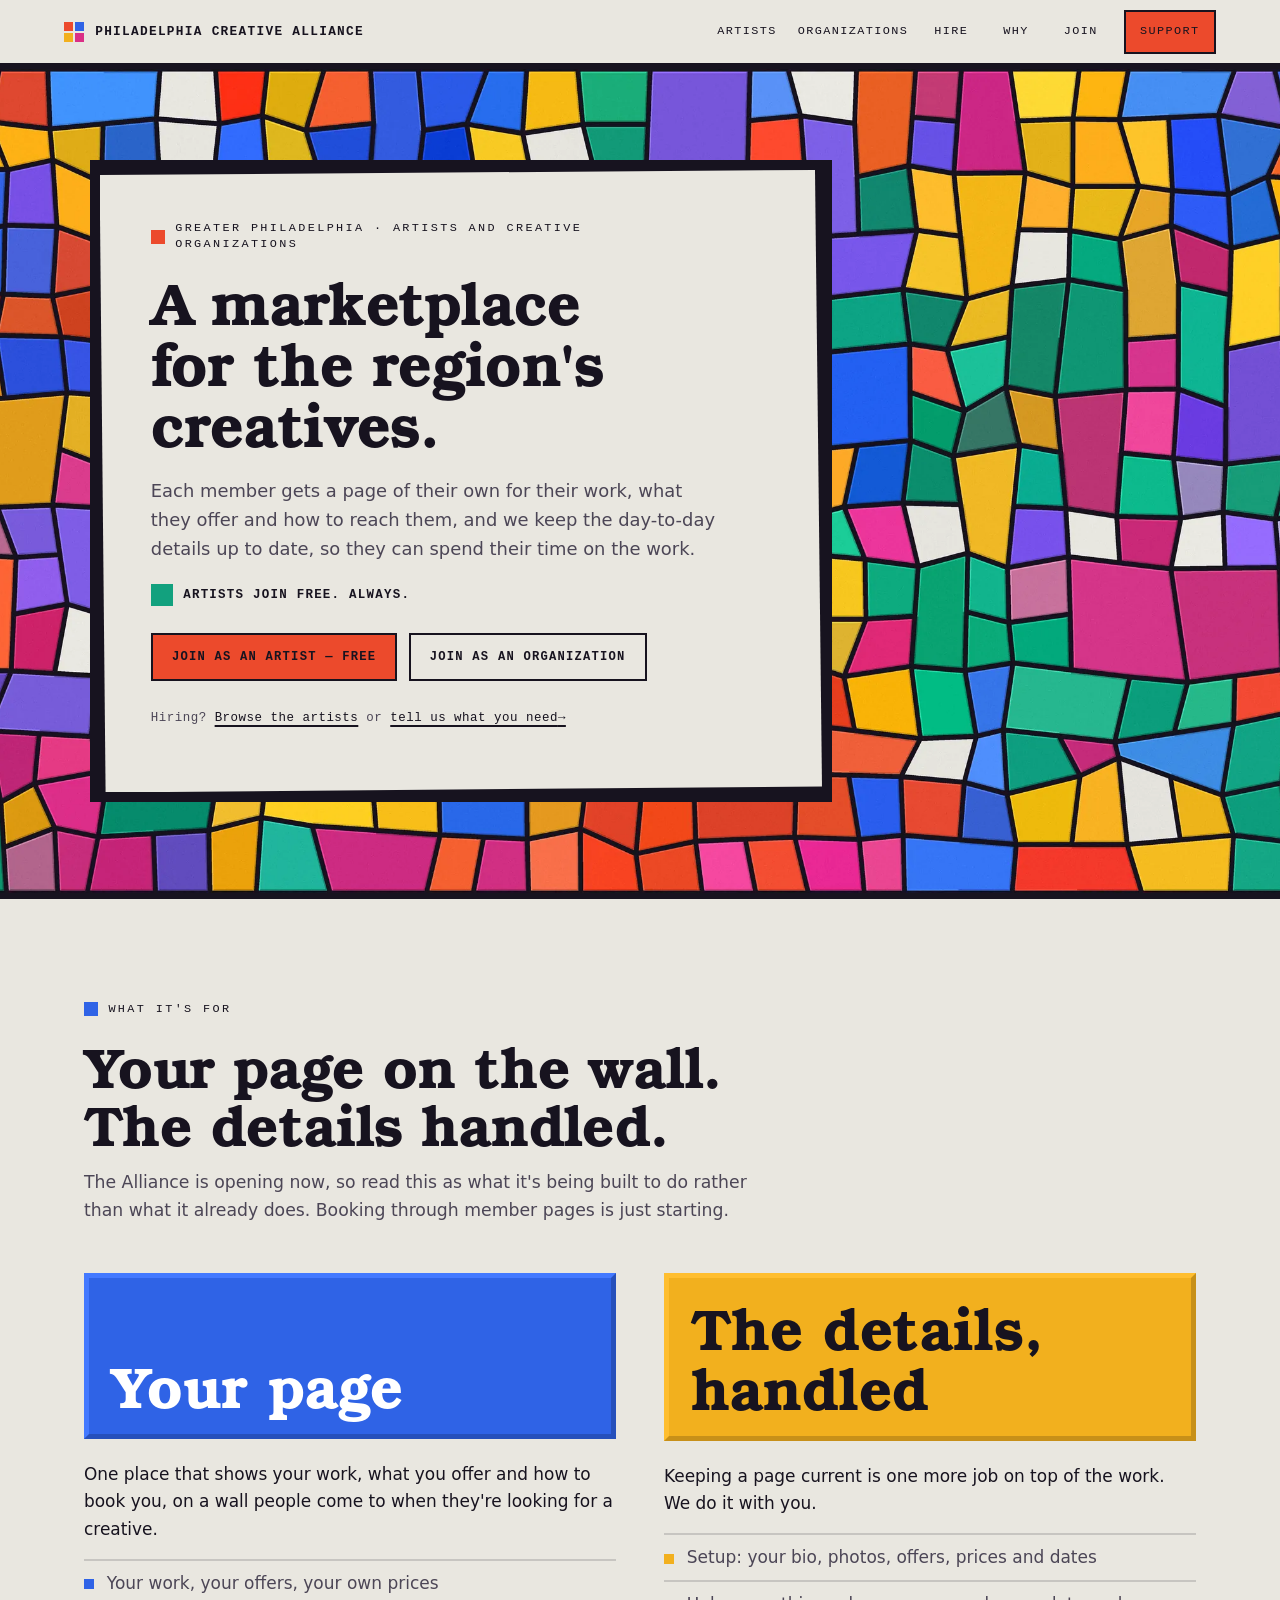
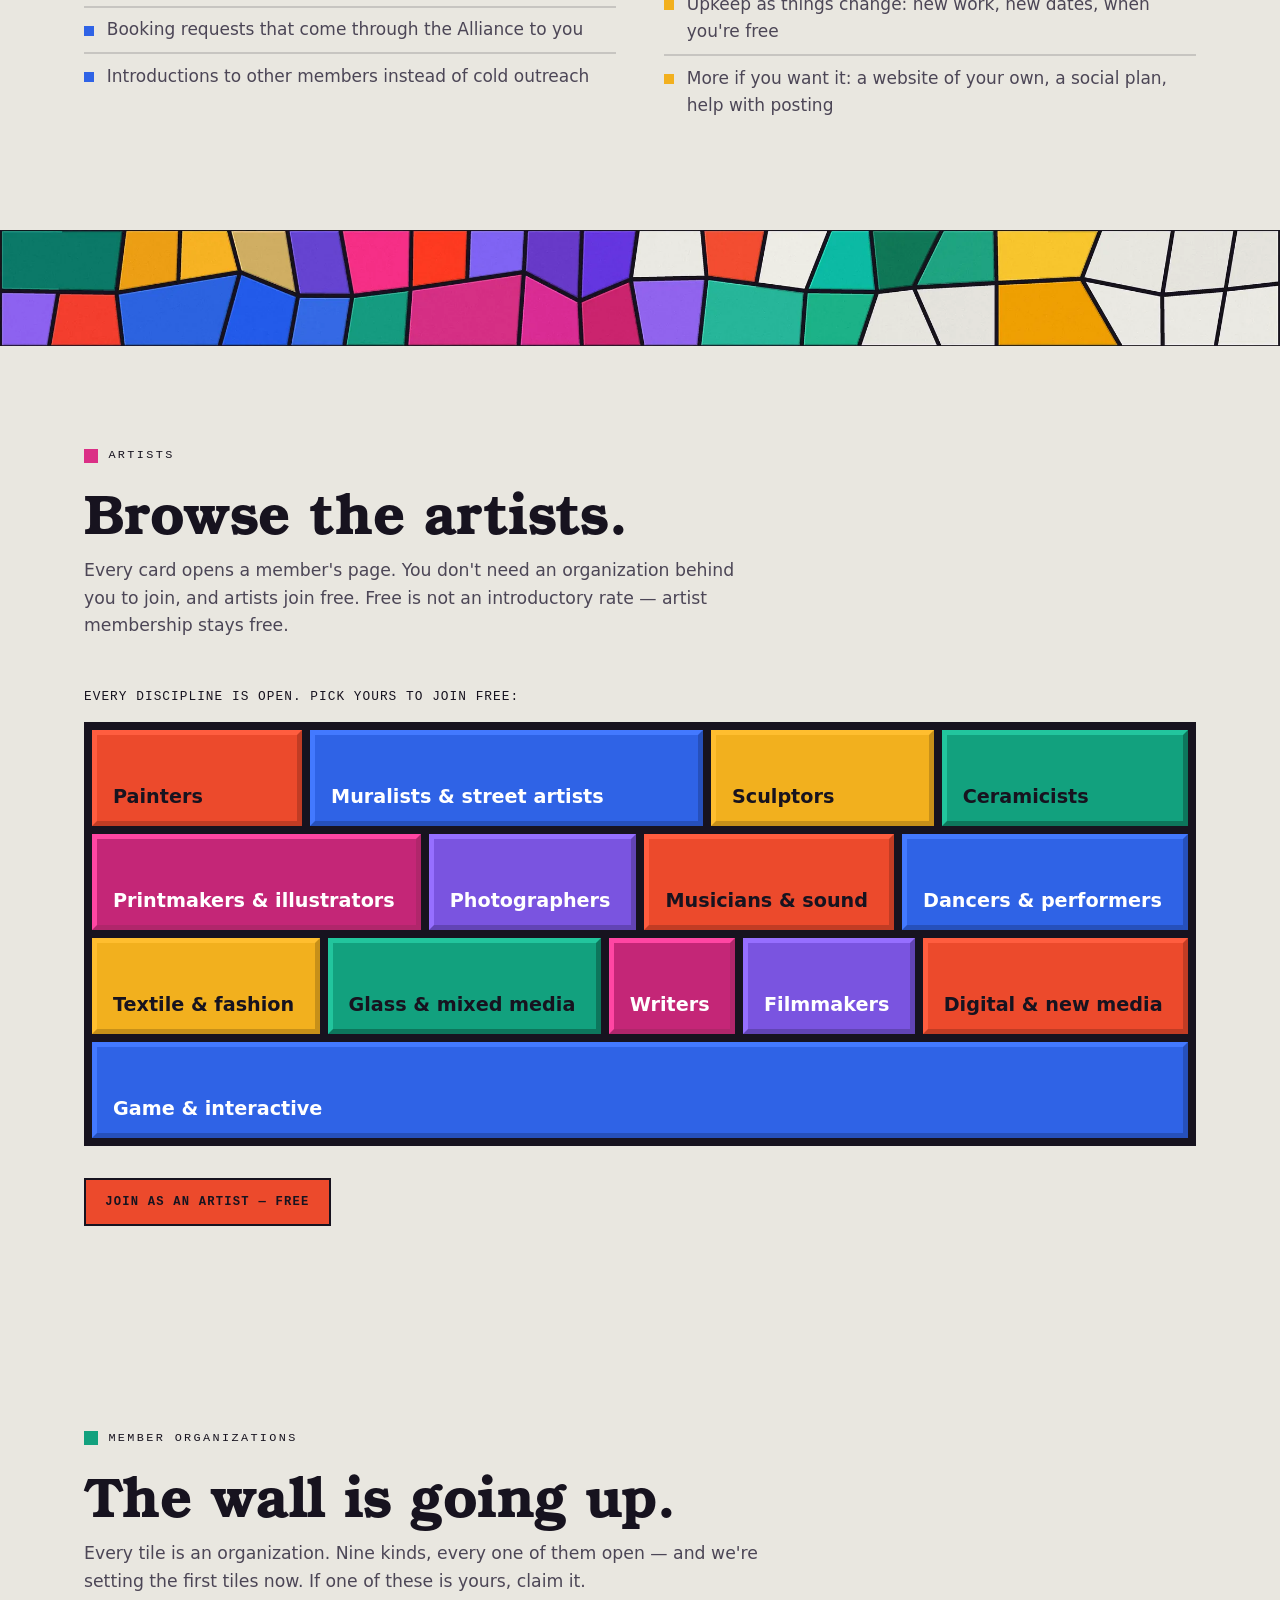
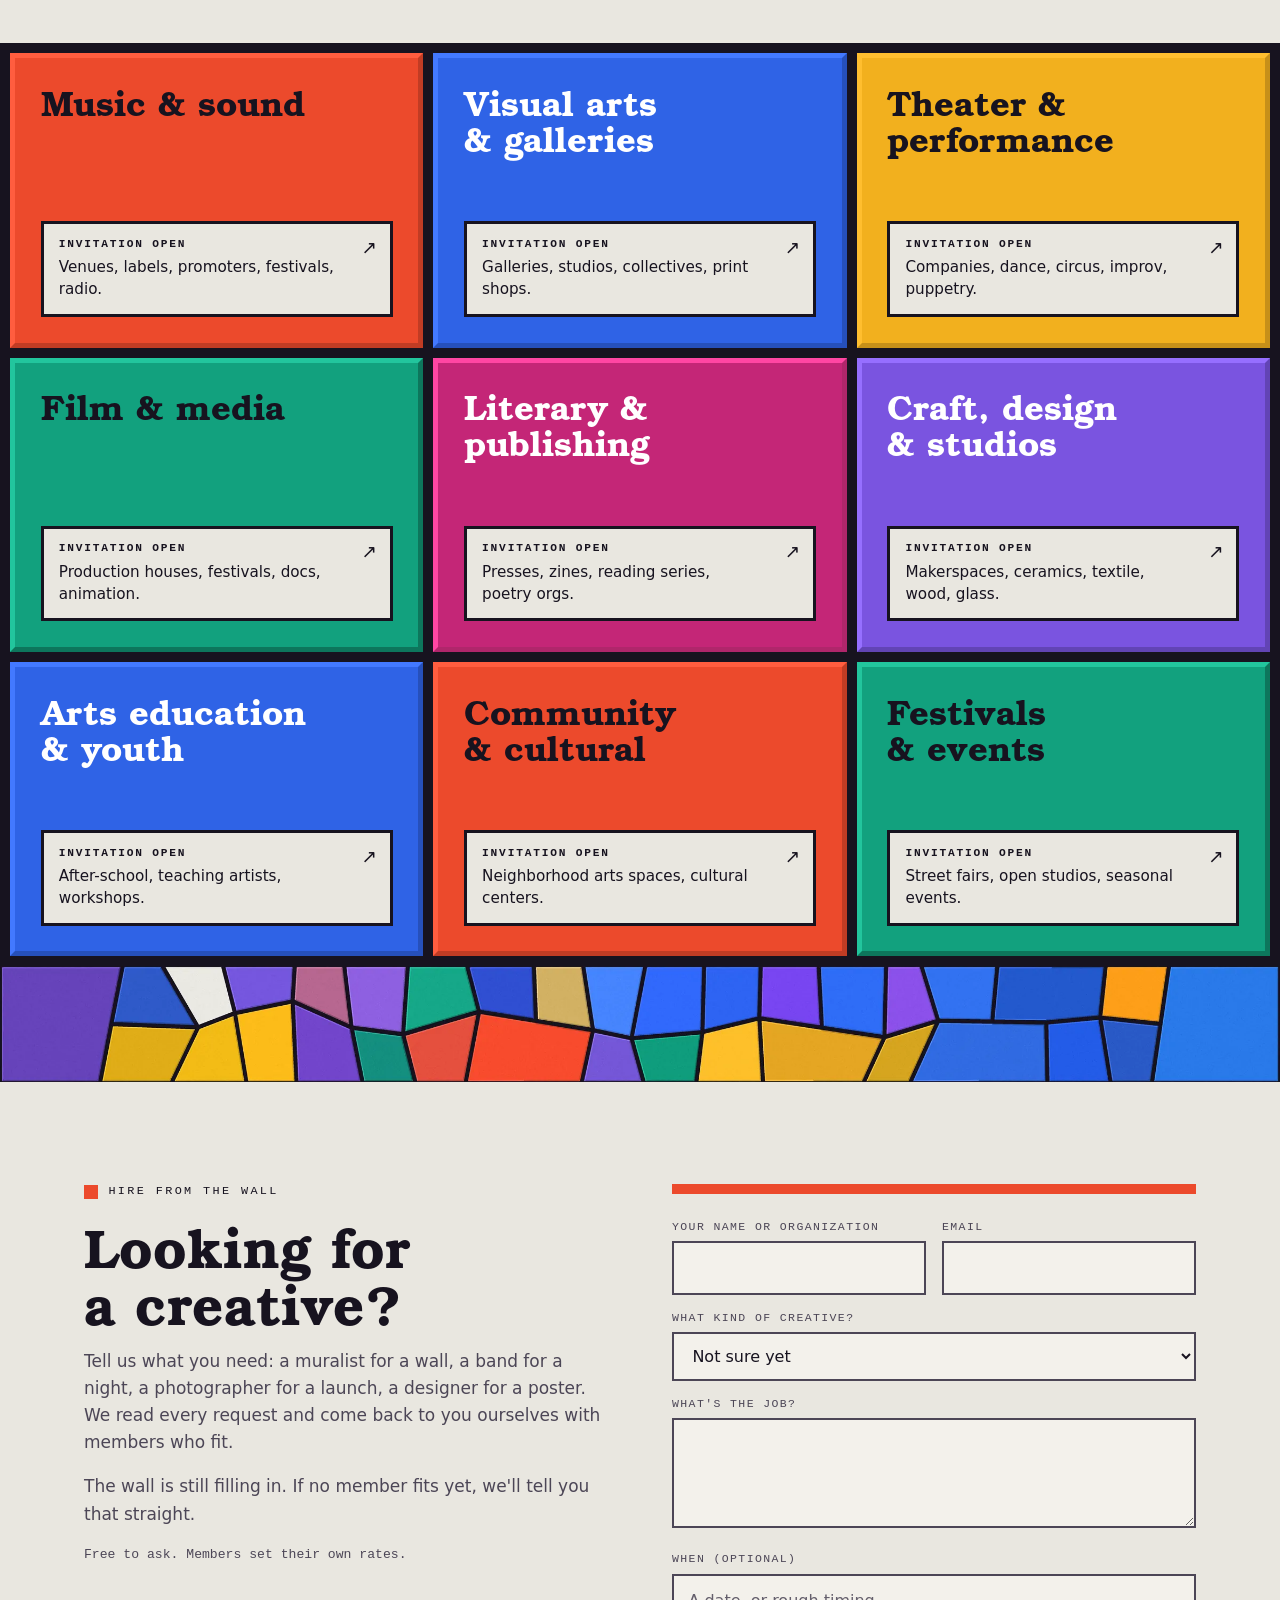
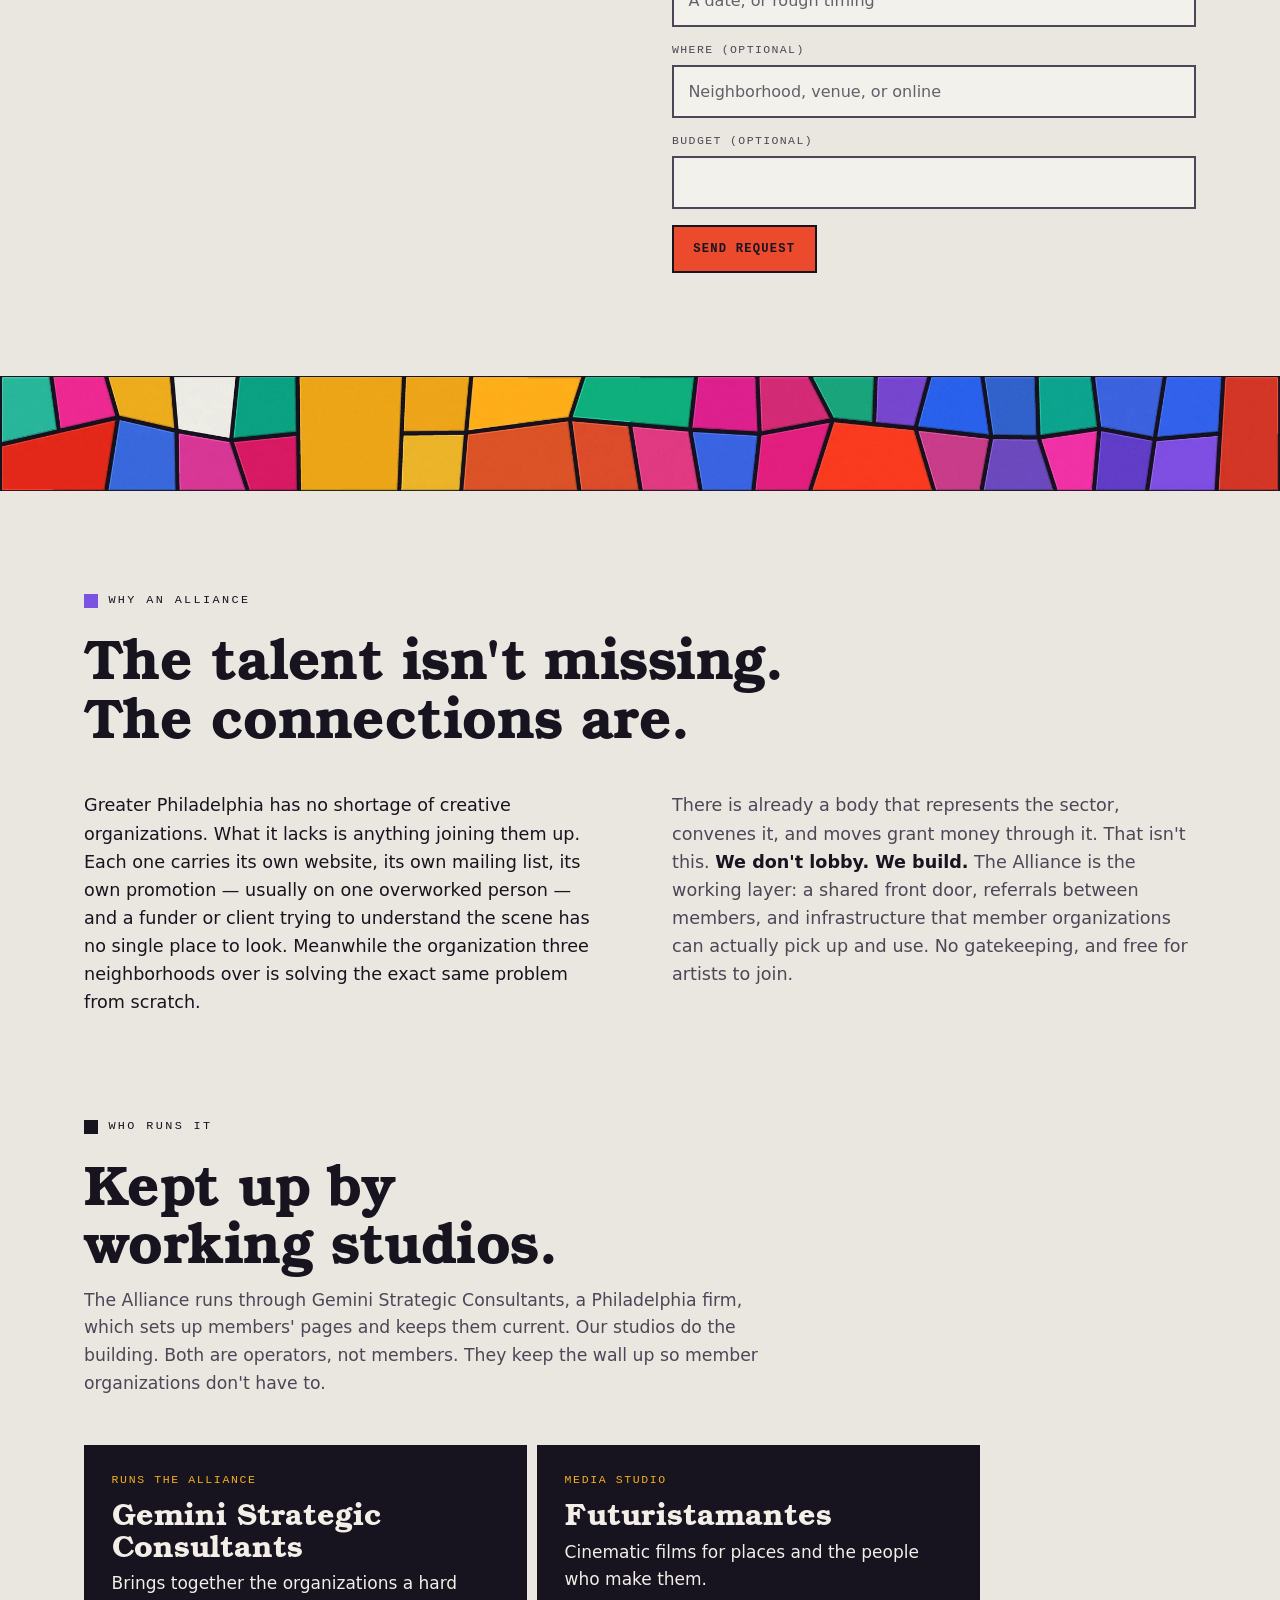
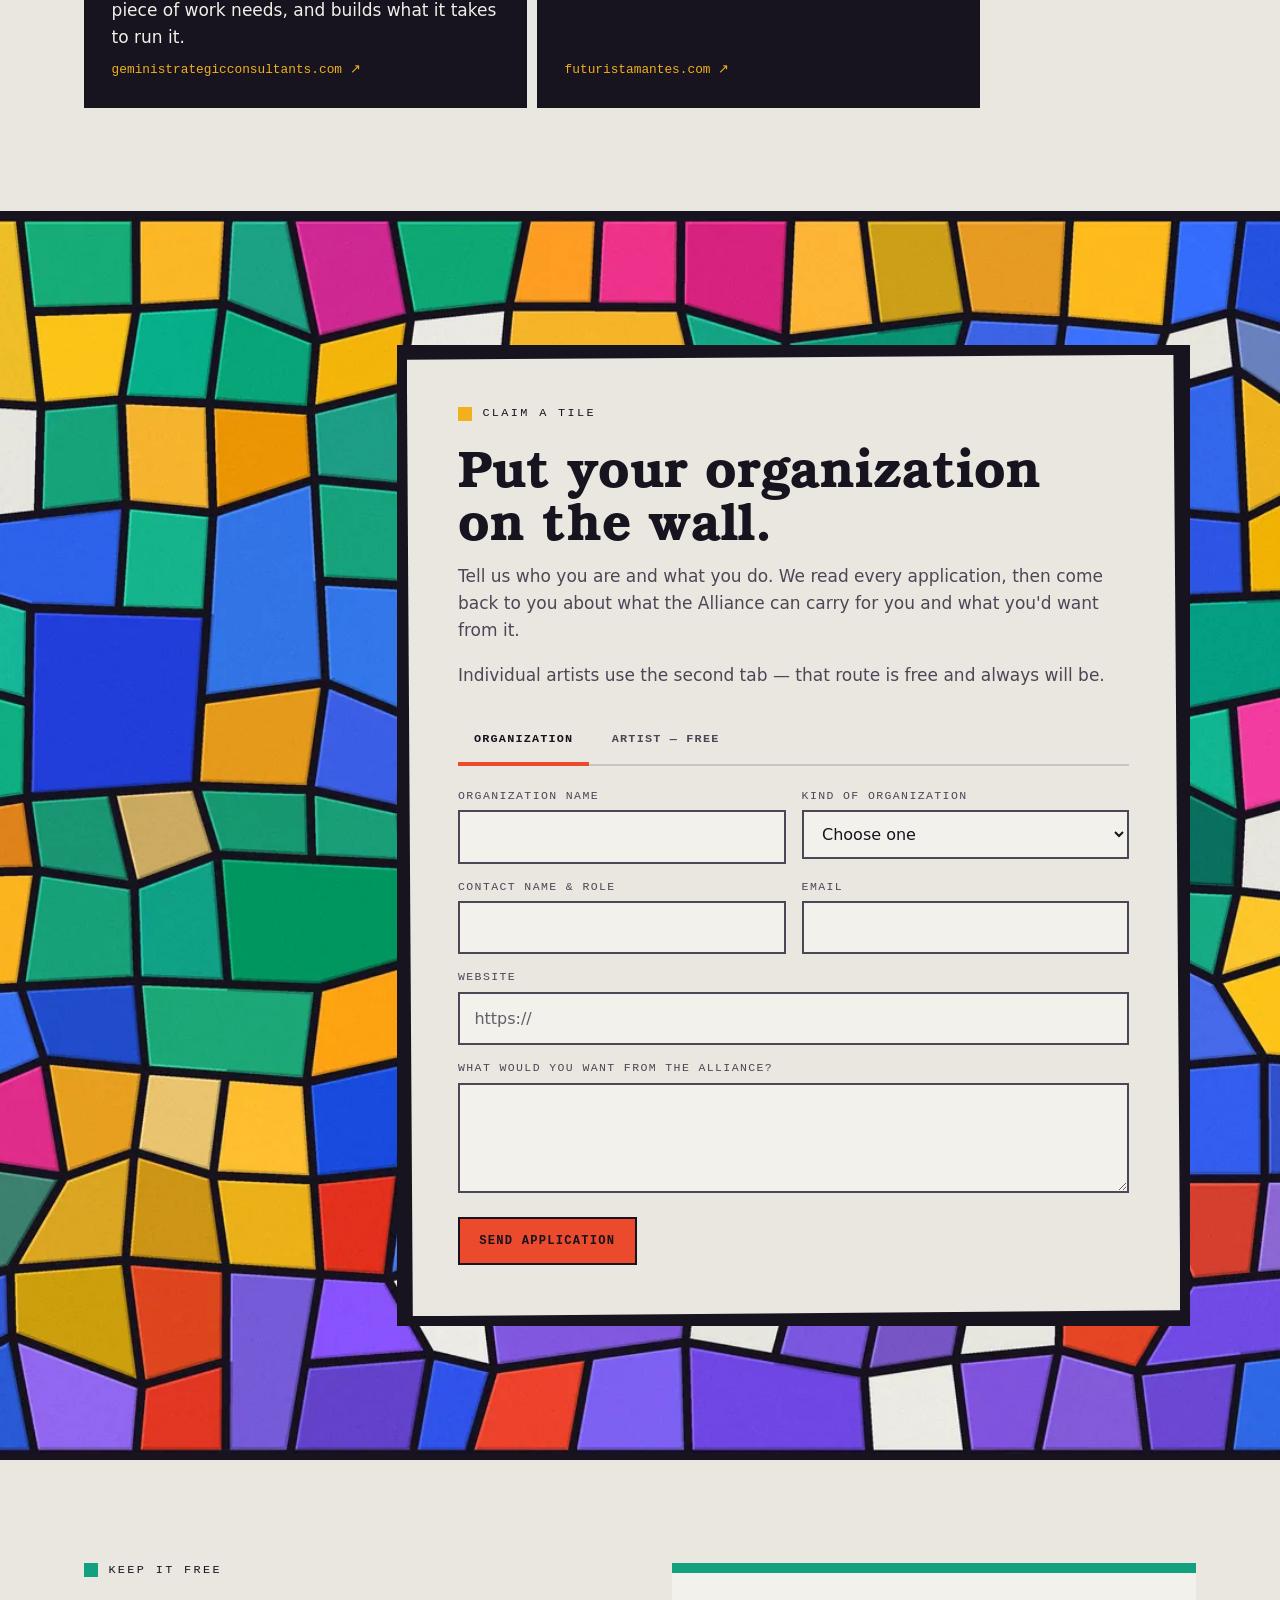
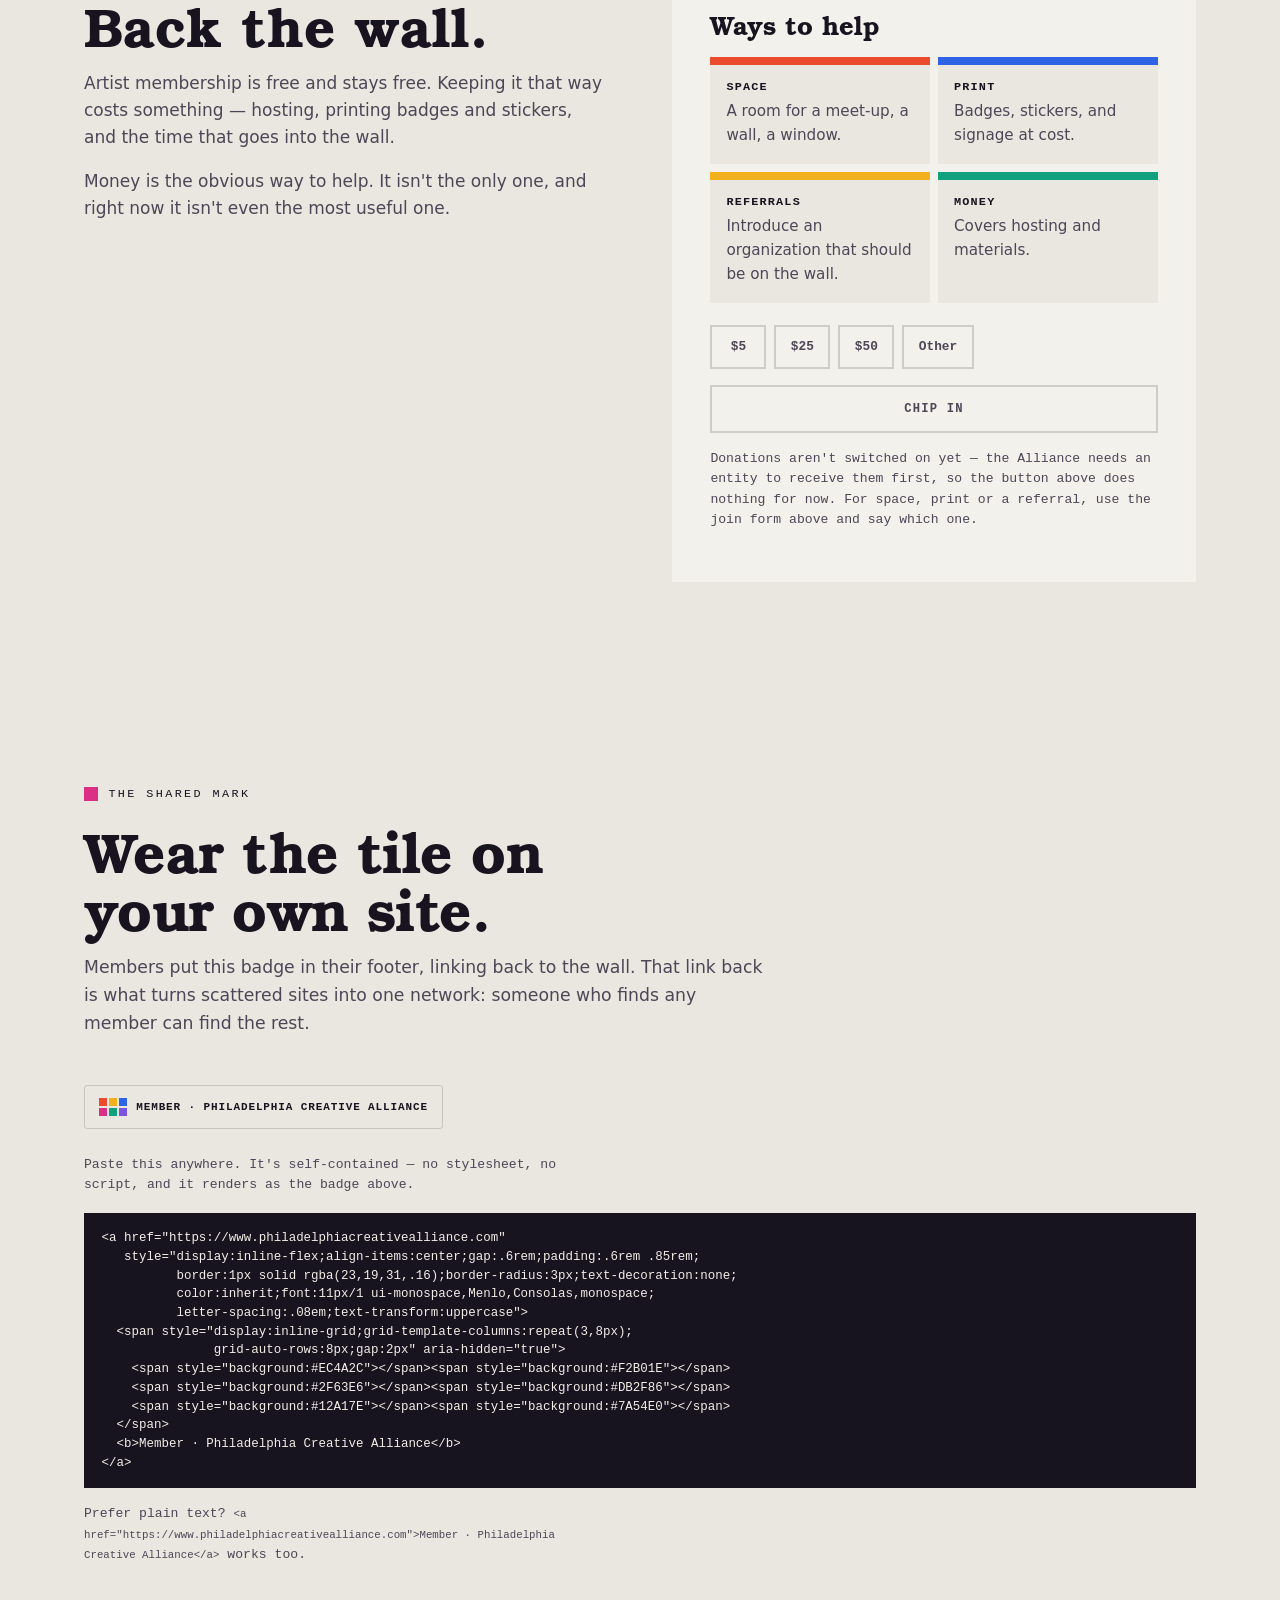
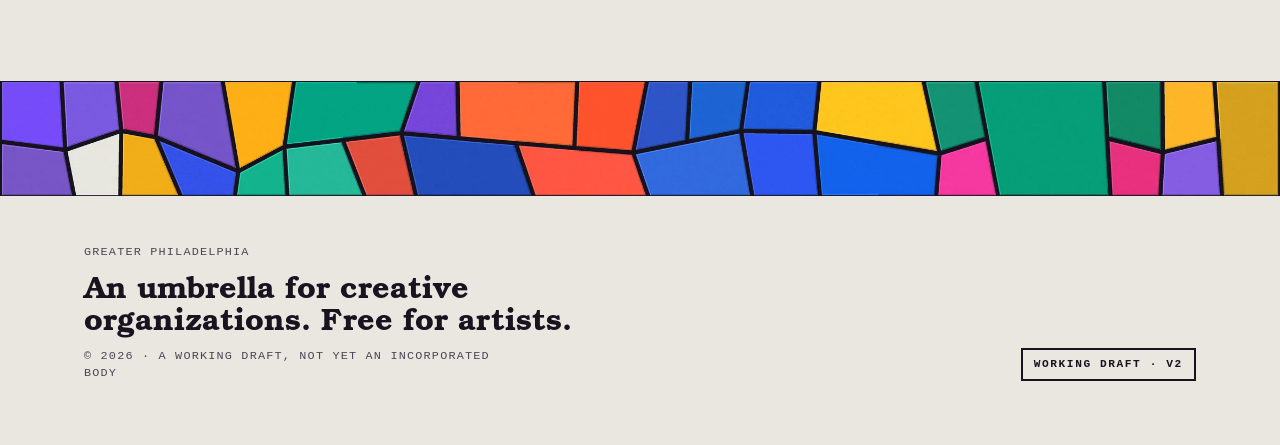
==== commit df419522: "Take every member down until each gives their own written OK (Ian, 16 Nov); records kept outside the" ====
--- a/index.html
+++ b/index.html
@@ -655,10 +655,7 @@
     // END GENERATED disciplines
 
     // GENERATED artists — tools/profiles.py rewrites this block, do not hand-edit
-    artists: [
-      { slug:"major-key", name:"Major Key", disciplines:["musicians-sound", "dancers-performers"], url:"\/artists\/major-key\/", img:"\/img\/artists\/major-key\/major-key-portrait-majorkey.webp" },
-      { slug:"slaw", name:"Shaun \u201cSlaw\u201d Durbin", disciplines:["muralists-street"], url:"\/artists\/slaw\/", img:"\/img\/artists\/slaw\/tile.webp" }
-    ],
+    artists: [],
     // END GENERATED artists
   };
 
